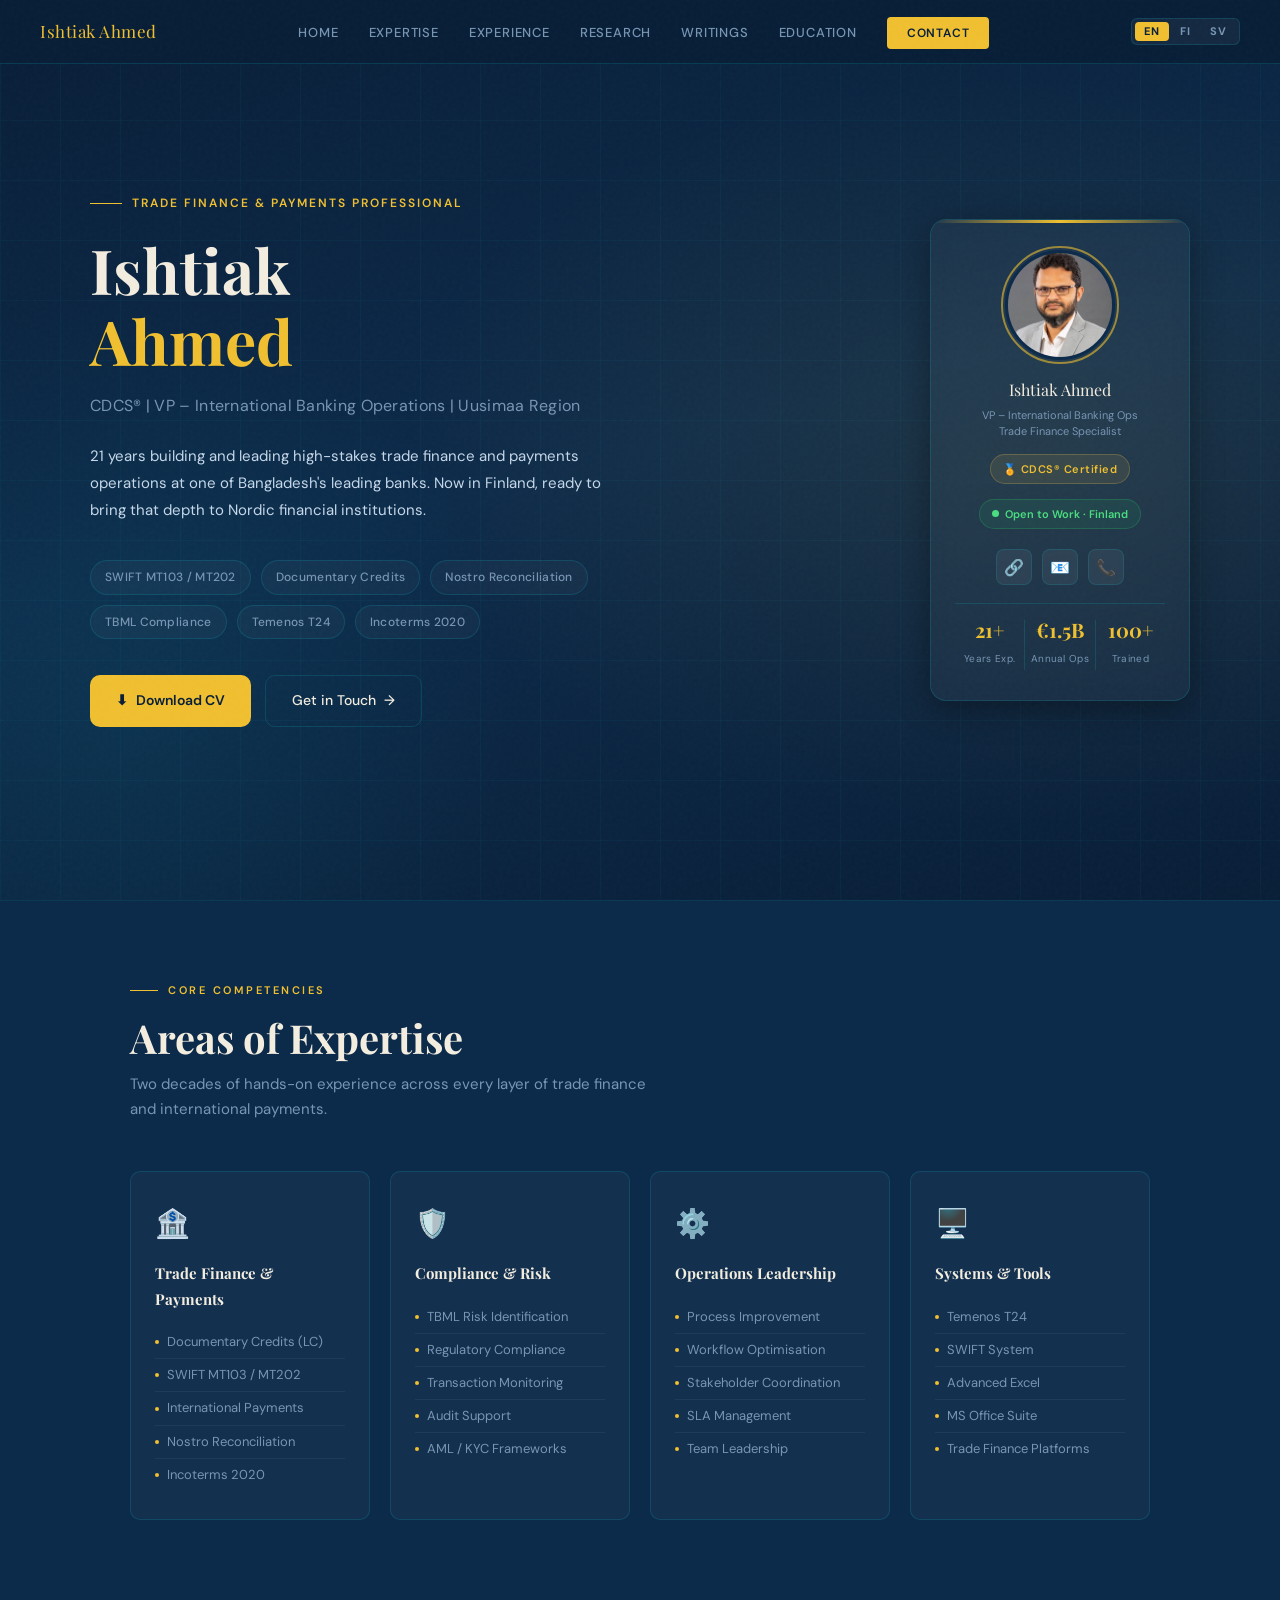
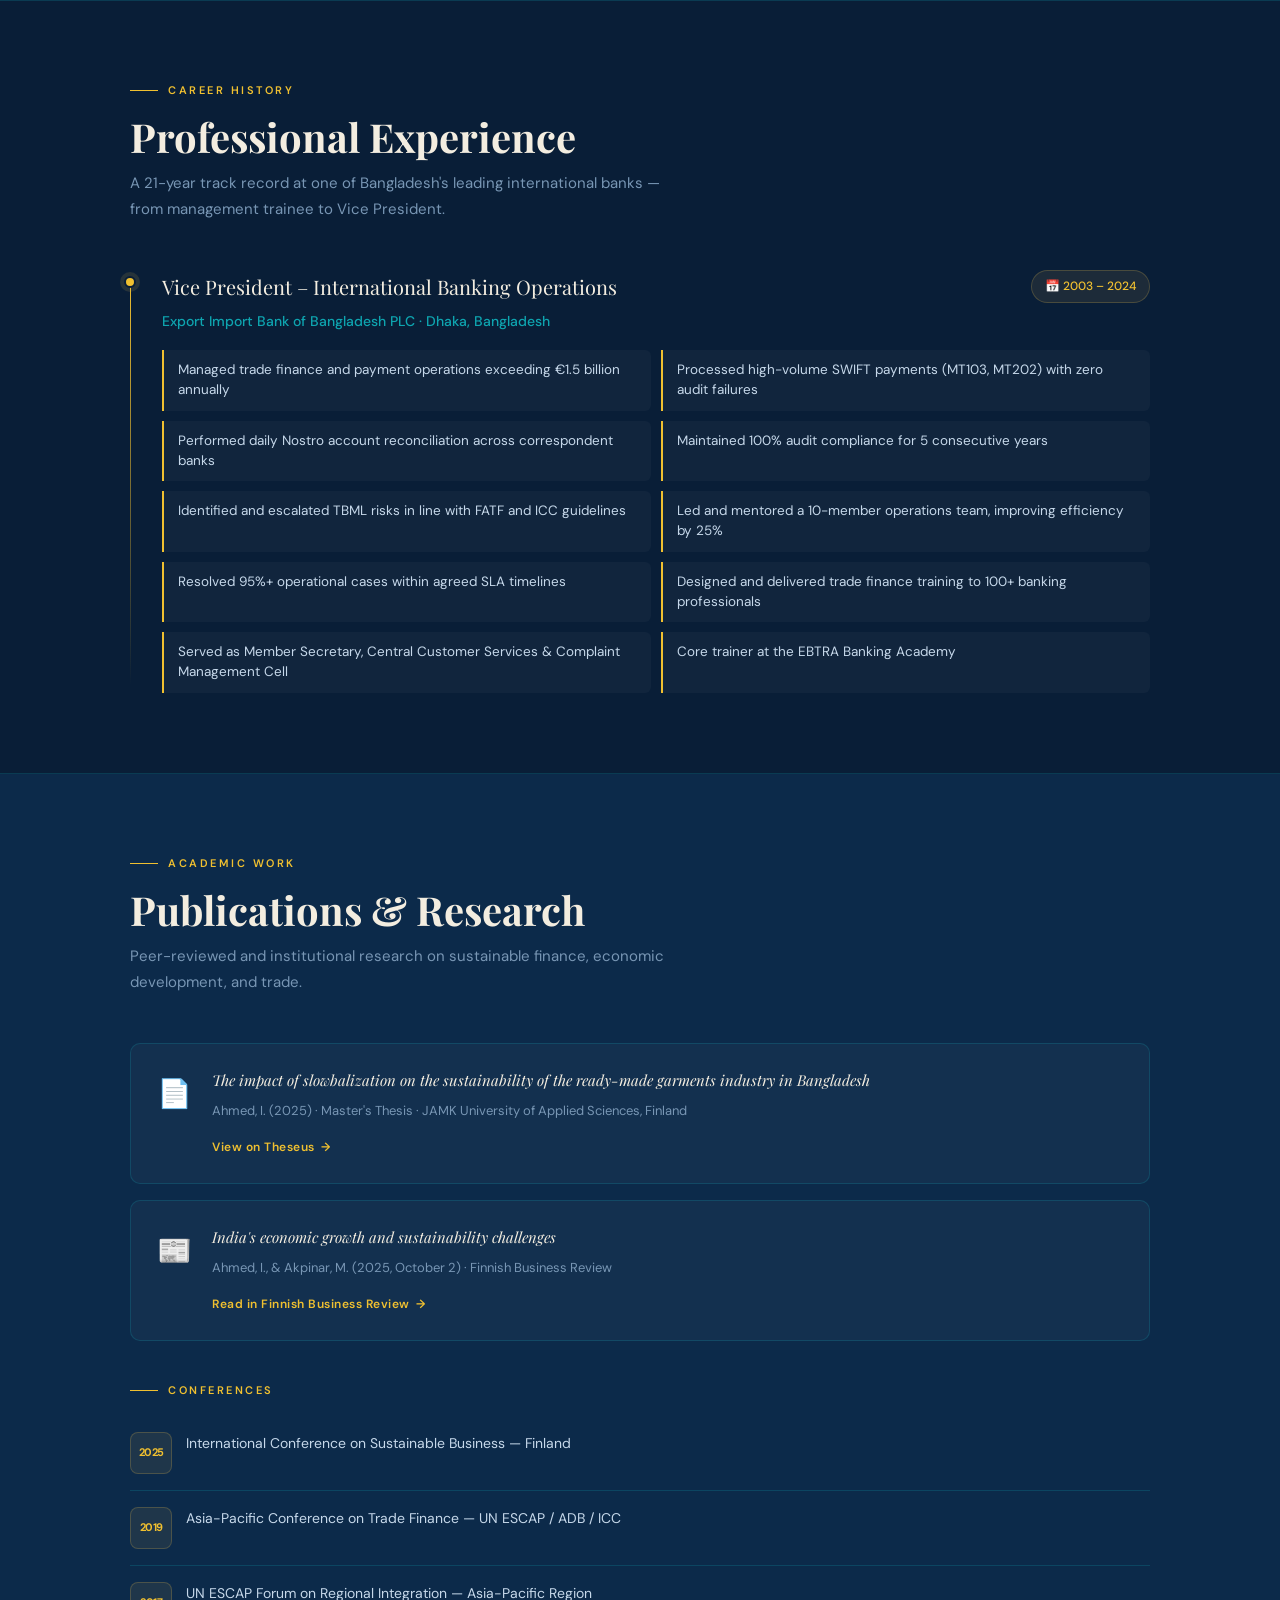
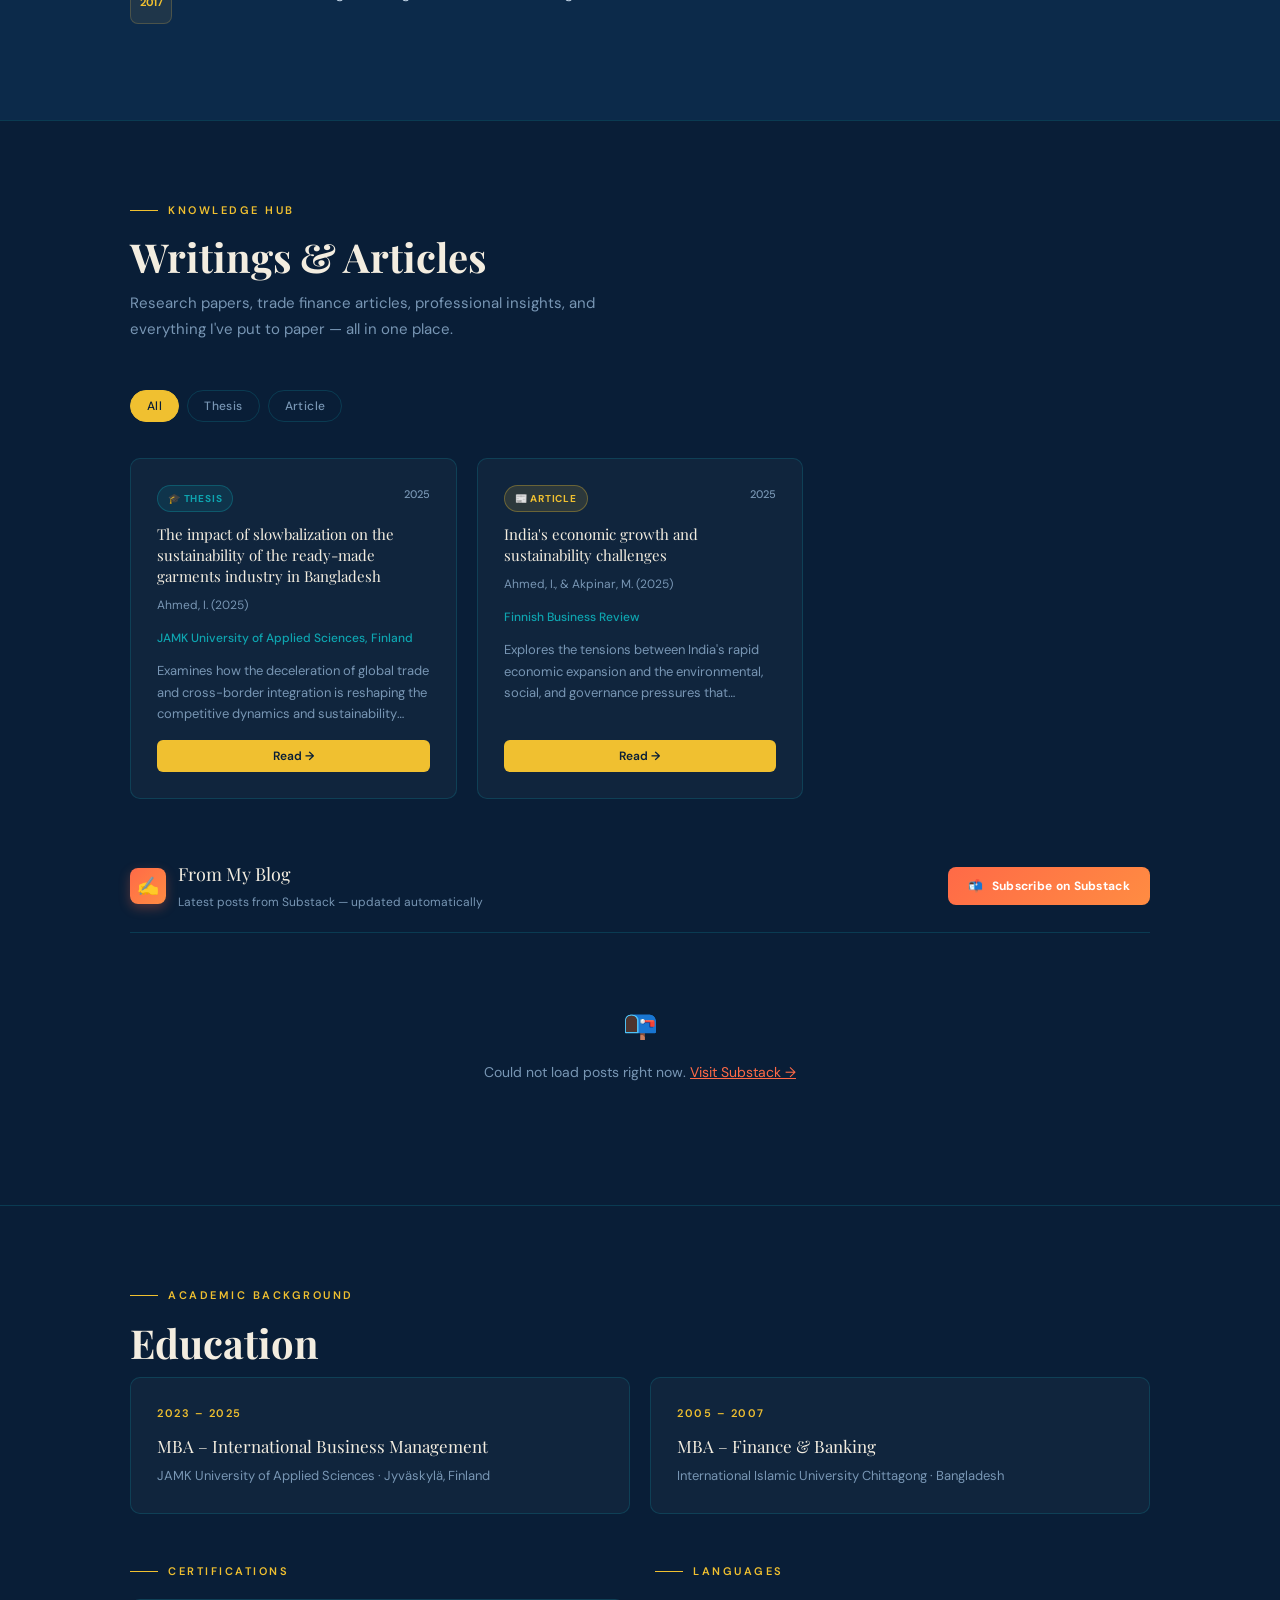
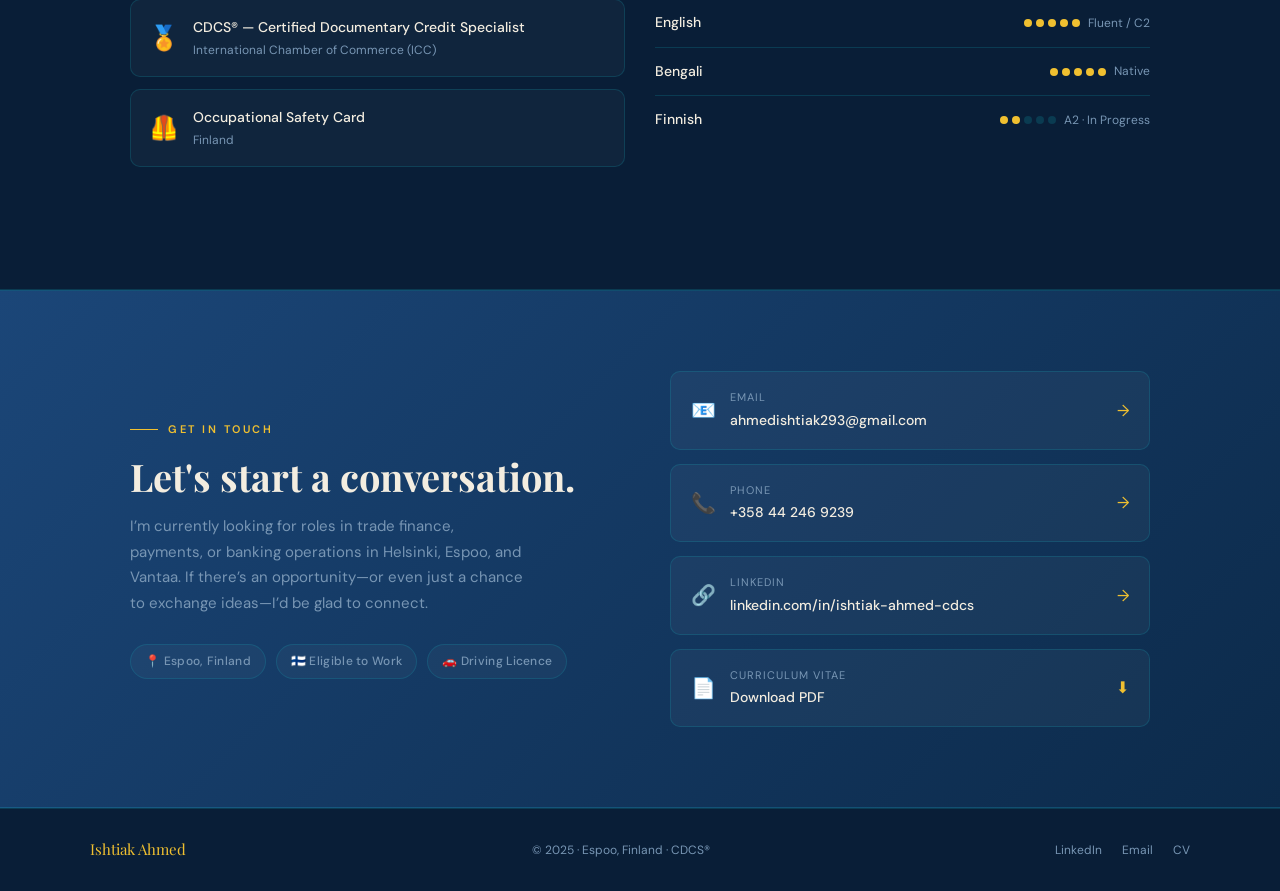
==== index.html @ c233788e "Update index.html" ====
<!DOCTYPE html>
<html lang="en">
<head>
<meta charset="UTF-8">
<meta name="viewport" content="width=device-width, initial-scale=1.0">
<title>Ishtiak Ahmed | Trade Finance & Payments Specialist</title>
<meta name="description" content="Banking and financial operations professional with 21+ years of experience in trade finance, SWIFT payments, and cross-border transactions. Based in Finland.">
<meta property="og:title" content="Ishtiak Ahmed | Trade Finance & Payments Specialist">
<meta property="og:description" content="21+ years in trade finance, SWIFT operations, and banking. CDCS certified. Based in Espoo, Finland.">
<link rel="preconnect" href="https://fonts.googleapis.com">
<link rel="preconnect" href="https://fonts.gstatic.com" crossorigin>
<link href="https://fonts.googleapis.com/css2?family=Playfair+Display:wght@500;700&family=DM+Sans:wght@300;400;500;600&display=swap" rel="stylesheet">

<style>
/* ─── VARIABLES ─── */
:root {
  --navy:      #091e37;        /* deep blue – primary background   */
  --navy-mid:  #0c2a4a;        /* mid blue  – alternate sections   */
  --navy-light:#1b4678;        /* light blue – hover / card bg     */
  --gold:      #f0c030;        /* yellow    – primary highlight    */
  --gold-light:#f7d96a;        /* yellow light – hover state       */
  --off-white: #f3ede0;        /* beige     – headings / off-white */
  --text:      #c6d8ea;        /* soft blue-white body text        */
  --text-dim:  #7896b4;        /* muted blue-grey secondary text   */
  --accent:    #0ea5b0;        /* teal blue – links / accents      */
  --border:    rgba(14,165,176,0.22);  /* teal border                */
  --radius:    10px;
  --shadow:    0 8px 32px rgba(0,0,0,0.35);
  --font-head: 'Playfair Display', serif;
  --font-body: 'DM Sans', sans-serif;
  --transition: 0.35s cubic-bezier(0.4,0,0.2,1);
}

/* ─── RESET & BASE ─── */
*, *::before, *::after { box-sizing: border-box; margin: 0; padding: 0; }

html { scroll-behavior: smooth; }

body {
  font-family: var(--font-body);
  background: var(--navy);
  color: var(--text);
  line-height: 1.7;
  overflow-x: hidden;
}

::selection { background: var(--gold); color: var(--navy); }

a { color: inherit; text-decoration: none; }

img { max-width: 100%; display: block; }

/* ─── SCROLLBAR ─── */
::-webkit-scrollbar { width: 6px; }
::-webkit-scrollbar-track { background: var(--navy); }

::-webkit-scrollbar-thumb { background: var(--gold); border-radius: 3px; }

/* ─── NOISE TEXTURE OVERLAY ─── */
body::before {
  content: '';
  position: fixed;
  inset: 0;
  background-image: url("data:image/svg+xml,%3Csvg viewBox='0 0 256 256' xmlns='http://www.w3.org/2000/svg'%3E%3Cfilter id='n'%3E%3CfeTurbulence type='fractalNoise' baseFrequency='0.9' numOctaves='4' stitchTiles='stitch'/%3E%3C/filter%3E%3Crect width='100%25' height='100%25' filter='url(%23n)' opacity='1'/%3E%3C/svg%3E");
  opacity: 0.025;
  pointer-events: none;
  z-index: 9999;
}

/* ─── NAV ─── */
nav {
  position: fixed;
  top: 0; left: 0; right: 0;
  z-index: 1000;
  display: flex;
  align-items: center;
  justify-content: space-between;
  padding: 0 40px;
  height: 64px;
  background: rgba(9,30,55,0.87);
  backdrop-filter: blur(16px);
  border-bottom: 1px solid var(--border);
  transition: var(--transition);
}

nav.scrolled {
  height: 56px;
  background: rgba(9,30,55,0.98);
}

.nav-brand {
  font-family: var(--font-head);
  font-size: 17px;
  color: var(--gold);
  letter-spacing: 0.5px;
}

.nav-links {
  display: flex;
  gap: 30px;
  list-style: none;
}

.nav-links a {
  font-size: 13px;
  font-weight: 500;
  letter-spacing: 0.8px;
  text-transform: uppercase;
  color: var(--text-dim);
  transition: color var(--transition);
  position: relative;
}

.nav-links a::after {
  content: '';
  position: absolute;
  bottom: -3px; left: 0;
  width: 0; height: 1px;
  background: var(--gold);
  transition: width var(--transition);
}

.nav-links a:hover { color: var(--gold); }
.nav-links a:hover::after { width: 100%; }

.nav-cta {
  padding: 8px 20px;
  background: var(--gold);
  color: var(--navy) !important;
  border-radius: 4px;
  font-weight: 600 !important;
  font-size: 12px !important;
  transition: background var(--transition) !important;
}

.nav-cta::after { display: none !important; }
.nav-cta:hover { background: var(--gold-light) !important; color: var(--navy) !important; }

.hamburger {
  display: none;
  flex-direction: column;
  gap: 5px;
  cursor: pointer;
  padding: 4px;
}

.hamburger span {
  display: block;
  width: 22px;
  height: 2px;
  background: var(--gold);
  transition: var(--transition);
}

.mobile-nav {
  display: none;
  position: fixed;
  inset: 0;
  top: 64px;
  background: rgba(9,30,55,0.99);
  z-index: 999;
  flex-direction: column;
  align-items: center;
  justify-content: center;
  gap: 36px;
}

.mobile-nav.open { display: flex; }

.mobile-nav a {
  font-family: var(--font-head);
  font-size: 24px;
  color: var(--off-white);
  transition: color var(--transition);
}

.mobile-nav a:hover { color: var(--gold); }

/* ─── HERO ─── */
.hero {
  min-height: 100vh;
  display: flex;
  align-items: center;
  padding: 80px 40px 60px;
  position: relative;
  overflow: hidden;
}

.hero-bg {
  position: absolute;
  inset: 0;
  background:
    radial-gradient(ellipse 70% 60% at 80% 50%, rgba(240,192,48,0.08) 0%, transparent 70%),
    radial-gradient(ellipse 50% 80% at 10% 80%, rgba(14,165,176,0.09) 0%, transparent 60%),
    linear-gradient(165deg, #091e37 0%, #0c2a4a 50%, #091e37 100%);
}

.hero-grid-lines {
  position: absolute;
  inset: 0;
  background-image:
    linear-gradient(rgba(14,165,176,0.06) 1px, transparent 1px),
    linear-gradient(90deg, rgba(14,165,176,0.06) 1px, transparent 1px);
  background-size: 60px 60px;
}

.hero-content {
  position: relative;
  max-width: 1100px;
  margin: 0 auto;
  display: grid;
  grid-template-columns: 1fr auto;
  gap: 60px;
  align-items: center;
  width: 100%;
}

.hero-text { max-width: 640px; }

.hero-eyebrow {
  display: flex;
  align-items: center;
  gap: 10px;
  font-size: 12px;
  font-weight: 600;
  letter-spacing: 2px;
  text-transform: uppercase;
  color: var(--gold);
  margin-bottom: 20px;
  flex-wrap: nowrap;
}

.hero-eyebrow span:first-child {
  display: inline-block;
  width: 32px;
  min-width: 32px;
  height: 1px;
  background: var(--gold);
  flex-shrink: 0;
}

.hero-eyebrow span:last-child {
  white-space: nowrap;
}

.hero h1 {
  font-family: var(--font-head);
  font-size: clamp(36px, 5vw, 62px);
  line-height: 1.15;
  color: var(--off-white);
  margin-bottom: 16px;
}

.hero h1 em {
  font-style: normal;
  color: var(--gold);
}

.hero-title {
  font-size: 16px;
  font-weight: 400;
  color: var(--text-dim);
  margin-bottom: 24px;
  letter-spacing: 0.3px;
}

.hero-desc {
  font-size: 15px;
  color: var(--text);
  max-width: 520px;
  margin-bottom: 36px;
  line-height: 1.8;
}

.hero-tags {
  display: flex;
  flex-wrap: wrap;
  gap: 10px;
  margin-bottom: 36px;
}

.hero-tag {
  padding: 6px 14px;
  border: 1px solid var(--border);
  border-radius: 30px;
  font-size: 12px;
  font-weight: 500;
  color: var(--text-dim);
  background: rgba(255,255,255,0.03);
  letter-spacing: 0.3px;
}

.hero-actions {
  display: flex;
  gap: 14px;
  flex-wrap: wrap;
}

.btn-primary {
  display: inline-flex;
  align-items: center;
  gap: 8px;
  padding: 13px 26px;
  background: var(--gold);
  color: var(--navy);
  font-family: var(--font-body);
  font-size: 14px;
  font-weight: 600;
  border-radius: var(--radius);
  border: none;
  cursor: pointer;
  transition: background var(--transition), transform var(--transition);
}

.btn-primary:hover { background: var(--gold-light); transform: translateY(-2px); }

.btn-secondary {
  display: inline-flex;
  align-items: center;
  gap: 8px;
  padding: 13px 26px;
  background: transparent;
  color: var(--off-white);
  font-family: var(--font-body);
  font-size: 14px;
  font-weight: 500;
  border: 1px solid var(--border);
  border-radius: var(--radius);
  cursor: pointer;
  transition: border-color var(--transition), color var(--transition), transform var(--transition);
}

.btn-secondary:hover {
  border-color: var(--gold);
  color: var(--gold);
  transform: translateY(-2px);
}

/* HERO CARD */
.hero-card {
  width: 260px;
  flex-shrink: 0;
}

.profile-card {
  background: rgba(255,255,255,0.04);
  border: 1px solid var(--border);
  border-radius: 16px;
  padding: 30px 24px;
  text-align: center;
  backdrop-filter: blur(8px);
  box-shadow: var(--shadow);
  position: relative;
  overflow: hidden;
}

.profile-card::before {
  content: '';
  position: absolute;
  top: 0; left: 0; right: 0;
  height: 3px;
  background: linear-gradient(90deg, transparent, var(--gold), transparent);
}

.profile-img-wrap {
  width: 110px;
  height: 110px;
  margin: 0 auto 16px;
  position: relative;
}

.profile-img-wrap::after {
  content: '';
  position: absolute;
  inset: -4px;
  border-radius: 50%;
  border: 2px solid var(--gold);
  opacity: 0.6;
}

.profile-img-wrap img {
  width: 110px;
  height: 110px;
  border-radius: 50%;
  object-fit: cover;
  border: 3px solid var(--navy-mid);
}

/* Placeholder when no photo */
.profile-placeholder {
  width: 110px;
  height: 110px;
  border-radius: 50%;
  background: linear-gradient(135deg, var(--navy-light), var(--navy-mid));
  display: flex;
  align-items: center;
  justify-content: center;
  font-family: var(--font-head);
  font-size: 36px;
  color: var(--gold);
  border: 3px solid var(--navy-mid);
}

.profile-name {
  font-family: var(--font-head);
  font-size: 16px;
  color: var(--off-white);
  margin-bottom: 4px;
}

.profile-role {
  font-size: 11px;
  color: var(--text-dim);
  margin-bottom: 14px;
  line-height: 1.5;
}

.cdcs-badge {
  display: inline-flex;
  align-items: center;
  gap: 6px;
  background: rgba(201,168,76,0.12);
  border: 1px solid rgba(201,168,76,0.3);
  color: var(--gold);
  padding: 5px 12px;
  border-radius: 20px;
  font-size: 11px;
  font-weight: 600;
  letter-spacing: 0.5px;
  margin-bottom: 14px;
}

.work-badge {
  display: inline-flex;
  align-items: center;
  gap: 6px;
  background: rgba(39,174,96,0.12);
  border: 1px solid rgba(39,174,96,0.3);
  color: #4ade80;
  padding: 5px 12px;
  border-radius: 20px;
  font-size: 11px;
  font-weight: 600;
  margin-bottom: 20px;
}

.work-badge::before {
  content: '';
  width: 7px;
  height: 7px;
  background: #4ade80;
  border-radius: 50%;
  animation: pulse-dot 2s infinite;
}

@keyframes pulse-dot {
  0%, 100% { opacity: 1; transform: scale(1); }
  50% { opacity: 0.6; transform: scale(0.8); }
}

.social-row {
  display: flex;
  justify-content: center;
  gap: 10px;
}

.social-btn {
  width: 36px;
  height: 36px;
  border-radius: 8px;
  background: rgba(255,255,255,0.06);
  border: 1px solid var(--border);
  display: flex;
  align-items: center;
  justify-content: center;
  font-size: 16px;
  transition: background var(--transition), border-color var(--transition), transform var(--transition);
  cursor: pointer;
}

.social-btn:hover {
  background: rgba(201,168,76,0.15);
  border-color: var(--gold);
  transform: translateY(-2px);
}

/* STATS ROW */
.stats-row {
  display: flex;
  gap: 0;
  border-top: 1px solid var(--border);
  margin-top: 18px;
  padding-top: 16px;
}

.stat {
  flex: 1;
  text-align: center;
  padding: 0 4px;
  border-right: 1px solid var(--border);
}

.stat:last-child { border-right: none; }

.stat-num {
  display: block;
  font-family: var(--font-head);
  font-size: 20px;
  color: var(--gold);
  font-weight: 700;
  line-height: 1;
  margin-bottom: 3px;
}

.stat-label {
  font-size: 10px;
  color: var(--text-dim);
  letter-spacing: 0.3px;
  line-height: 1.3;
}

/* ─── SECTION WRAPPER ─── */
.section {
  max-width: 1100px;
  margin: 0 auto;
  padding: 80px 40px;
}

.section-label {
  display: flex;
  align-items: center;
  gap: 10px;
  font-size: 11px;
  font-weight: 600;
  letter-spacing: 2.5px;
  text-transform: uppercase;
  color: var(--gold);
  margin-bottom: 14px;
  flex-wrap: nowrap;
}

.section-label span:first-child {
  display: inline-block;
  width: 28px;
  min-width: 28px;
  height: 1px;
  background: var(--gold);
  flex-shrink: 0;
}

.section-label span:last-child {
  white-space: nowrap;
}

.section-title {
  font-family: var(--font-head);
  font-size: clamp(28px, 4vw, 40px);
  color: var(--off-white);
  margin-bottom: 10px;
  line-height: 1.2;
}

.section-sub {
  font-size: 15px;
  color: var(--text-dim);
  max-width: 540px;
  margin-bottom: 48px;
  line-height: 1.7;
}

/* DIVIDER */
.divider {
  border: none;
  border-top: 1px solid var(--border);
  margin: 0;
}

/* ─── EXPERTISE SECTION ─── */
.expertise-section { background: var(--navy-mid); }

.expertise-grid {
  display: grid;
  grid-template-columns: repeat(auto-fill, minmax(230px, 1fr));
  gap: 20px;
}

.expertise-card {
  background: rgba(255,255,255,0.03);
  border: 1px solid var(--border);
  border-radius: var(--radius);
  padding: 28px 24px;
  transition: border-color var(--transition), transform var(--transition), background var(--transition);
  cursor: default;
}

.expertise-card:hover {
  border-color: rgba(201,168,76,0.5);
  background: rgba(201,168,76,0.04);
  transform: translateY(-4px);
}

.expertise-icon {
  font-size: 28px;
  margin-bottom: 14px;
}

.expertise-card h3 {
  font-family: var(--font-head);
  font-size: 15px;
  color: var(--off-white);
  margin-bottom: 14px;
}

.expertise-card ul {
  list-style: none;
  padding: 0;
}

.expertise-card li {
  font-size: 13px;
  color: var(--text-dim);
  padding: 5px 0;
  border-bottom: 1px solid rgba(255,255,255,0.05);
  display: flex;
  align-items: center;
  gap: 8px;
}

.expertise-card li:last-child { border-bottom: none; }

.expertise-card li::before {
  content: '';
  width: 4px;
  height: 4px;
  background: var(--gold);
  border-radius: 50%;
  flex-shrink: 0;
}

/* ─── EXPERIENCE ─── */
.experience-section { background: var(--navy); }

.timeline {
  position: relative;
  padding-left: 32px;
}

.timeline::before {
  content: '';
  position: absolute;
  left: 0; top: 8px; bottom: 8px;
  width: 1px;
  background: linear-gradient(to bottom, var(--gold), transparent);
}

.timeline-item {
  position: relative;
  margin-bottom: 50px;
  padding-bottom: 50px;
  border-bottom: 1px solid var(--border);
}

.timeline-item:last-child {
  border-bottom: none;
  margin-bottom: 0;
  padding-bottom: 0;
}

.timeline-dot {
  position: absolute;
  left: -38px; top: 6px;
  width: 12px;
  height: 12px;
  border-radius: 50%;
  background: var(--gold);
  border: 2px solid var(--navy);
  box-shadow: 0 0 0 4px rgba(201,168,76,0.15);
}

.timeline-header {
  display: flex;
  align-items: flex-start;
  justify-content: space-between;
  gap: 20px;
  margin-bottom: 6px;
  flex-wrap: wrap;
}

.timeline-role {
  font-family: var(--font-head);
  font-size: 20px;
  color: var(--off-white);
}

.timeline-date {
  display: inline-flex;
  align-items: center;
  gap: 6px;
  padding: 5px 13px;
  background: rgba(201,168,76,0.1);
  border: 1px solid rgba(201,168,76,0.25);
  border-radius: 20px;
  font-size: 12px;
  color: var(--gold);
  font-weight: 500;
  white-space: nowrap;
  flex-shrink: 0;
}

.timeline-org {
  font-size: 14px;
  color: var(--accent);
  margin-bottom: 16px;
  font-weight: 500;
}

.achievement-list {
  list-style: none;
  padding: 0;
  display: grid;
  grid-template-columns: 1fr 1fr;
  gap: 10px;
}

.achievement-list li {
  font-size: 13.5px;
  color: var(--text);
  padding: 10px 14px;
  background: rgba(255,255,255,0.03);
  border-left: 2px solid var(--gold);
  border-radius: 0 6px 6px 0;
  line-height: 1.5;
}

/* ─── PUBLICATIONS ─── */
.publications-section { background: var(--navy-mid); }

.pub-card {
  background: rgba(255,255,255,0.03);
  border: 1px solid var(--border);
  border-radius: var(--radius);
  padding: 24px 26px;
  margin-bottom: 16px;
  display: flex;
  gap: 20px;
  align-items: flex-start;
  transition: border-color var(--transition), transform var(--transition);
}

.pub-card:hover {
  border-color: rgba(201,168,76,0.4);
  transform: translateX(4px);
}

.pub-icon {
  font-size: 28px;
  flex-shrink: 0;
  margin-top: 2px;
}

.pub-body { flex: 1; }

.pub-title {
  font-family: var(--font-head);
  font-size: 15px;
  color: var(--off-white);
  margin-bottom: 6px;
  font-style: italic;
}

.pub-meta {
  font-size: 13px;
  color: var(--text-dim);
  margin-bottom: 10px;
}

.pub-link {
  display: inline-flex;
  align-items: center;
  gap: 6px;
  font-size: 12px;
  font-weight: 600;
  color: var(--gold);
  letter-spacing: 0.5px;
  transition: gap var(--transition);
}

.pub-link:hover { gap: 10px; }

/* ─── EDUCATION ─── */
.edu-grid {
  display: grid;
  grid-template-columns: 1fr 1fr;
  gap: 20px;
}

.edu-card {
  background: rgba(255,255,255,0.03);
  border: 1px solid var(--border);
  border-radius: var(--radius);
  padding: 26px;
  transition: border-color var(--transition);
  position: relative;
  overflow: hidden;
}

.edu-card::after {
  content: '';
  position: absolute;
  bottom: 0; left: 0; right: 0;
  height: 2px;
  background: linear-gradient(90deg, var(--gold), transparent);
  opacity: 0;
  transition: opacity var(--transition);
}

.edu-card:hover { border-color: rgba(201,168,76,0.4); }
.edu-card:hover::after { opacity: 1; }

.edu-year {
  font-size: 11px;
  font-weight: 600;
  letter-spacing: 1.5px;
  text-transform: uppercase;
  color: var(--gold);
  margin-bottom: 10px;
}

.edu-degree {
  font-family: var(--font-head);
  font-size: 17px;
  color: var(--off-white);
  margin-bottom: 4px;
}

.edu-school {
  font-size: 13px;
  color: var(--text-dim);
}

/* ─── CERTIFICATIONS & LANGUAGES ─── */
.certs-lang-grid {
  display: grid;
  grid-template-columns: 1fr 1fr;
  gap: 30px;
  margin-bottom: 30px;
}

.cert-item {
  display: flex;
  align-items: center;
  gap: 14px;
  padding: 16px 18px;
  background: rgba(255,255,255,0.03);
  border: 1px solid var(--border);
  border-radius: var(--radius);
  margin-bottom: 12px;
  transition: border-color var(--transition);
}

.cert-item:hover { border-color: rgba(201,168,76,0.4); }

.cert-icon { font-size: 24px; }

.cert-name {
  font-size: 14px;
  color: var(--off-white);
  font-weight: 500;
}

.cert-body { font-size: 12px; color: var(--text-dim); }

.lang-item {
  display: flex;
  align-items: center;
  justify-content: space-between;
  padding: 12px 0;
  border-bottom: 1px solid var(--border);
}

.lang-item:last-child { border-bottom: none; }

.lang-name { font-size: 14px; color: var(--off-white); font-weight: 500; }

.lang-level {
  display: flex;
  align-items: center;
  gap: 8px;
  font-size: 12px;
  color: var(--text-dim);
}

.lang-dots { display: flex; gap: 4px; }

.lang-dot {
  width: 8px; height: 8px;
  border-radius: 50%;
  background: var(--border);
}

.lang-dot.filled { background: var(--gold); }

/* ─── CONFERENCES ─── */
.conf-list { list-style: none; padding: 0; }

.conf-list li {
  display: flex;
  align-items: flex-start;
  gap: 14px;
  padding: 16px 0;
  border-bottom: 1px solid var(--border);
  font-size: 14px;
  color: var(--text);
}

.conf-list li:last-child { border-bottom: none; }

.conf-year {
  flex-shrink: 0;
  width: 42px;
  height: 42px;
  border-radius: 8px;
  background: rgba(201,168,76,0.1);
  border: 1px solid rgba(201,168,76,0.25);
  display: flex;
  align-items: center;
  justify-content: center;
  font-size: 11px;
  font-weight: 700;
  color: var(--gold);
  letter-spacing: -0.5px;
}

/* ─── CONTACT ─── */
.contact-section {
  background: linear-gradient(135deg, var(--navy-light), var(--navy-mid));
  border-top: 1px solid var(--border);
  border-bottom: 1px solid var(--border);
}

.contact-grid {
  display: grid;
  grid-template-columns: 1fr 1fr;
  gap: 60px;
  align-items: center;
}

.contact-cta h2 {
  font-family: var(--font-head);
  font-size: clamp(28px, 3.5vw, 38px);
  color: var(--off-white);
  margin-bottom: 14px;
  line-height: 1.25;
}

.contact-cta p {
  font-size: 15px;
  color: var(--text-dim);
  margin-bottom: 28px;
  max-width: 400px;
}

.contact-details { display: flex; flex-direction: column; gap: 14px; }

.contact-item {
  display: flex;
  align-items: center;
  gap: 14px;
  padding: 16px 20px;
  background: rgba(255,255,255,0.04);
  border: 1px solid var(--border);
  border-radius: var(--radius);
  transition: border-color var(--transition), transform var(--transition);
  text-decoration: none;
  color: inherit;
}

.contact-item:hover {
  border-color: var(--gold);
  transform: translateX(4px);
}

.contact-item-icon { font-size: 20px; }

.contact-item-info { flex: 1; }

.contact-item-label {
  font-size: 11px;
  text-transform: uppercase;
  letter-spacing: 1px;
  color: var(--text-dim);
  margin-bottom: 2px;
}

.contact-item-value {
  font-size: 14px;
  color: var(--off-white);
  font-weight: 500;
}

.contact-item-arrow { color: var(--gold); font-size: 16px; }

/* ─── FOOTER ─── */
footer {
  background: var(--navy);
  border-top: 1px solid var(--border);
  padding: 28px 40px;
  text-align: center;
}

.footer-inner {
  max-width: 1100px;
  margin: 0 auto;
  display: flex;
  align-items: center;
  justify-content: space-between;
  gap: 20px;
  flex-wrap: wrap;
}

.footer-brand {
  font-family: var(--font-head);
  font-size: 15px;
  color: var(--gold);
}

.footer-copy {
  font-size: 12px;
  color: var(--text-dim);
}

.footer-links {
  display: flex;
  gap: 20px;
}

.footer-links a {
  font-size: 12px;
  color: var(--text-dim);
  transition: color var(--transition);
}

.footer-links a:hover { color: var(--gold); }

/* ─── SCROLL ANIMATIONS ─── */
.reveal {
  opacity: 0;
  transform: translateY(24px);
  transition: opacity 0.7s cubic-bezier(0.4,0,0.2,1),
              transform 0.7s cubic-bezier(0.4,0,0.2,1);
}

.reveal.visible {
  opacity: 1;
  transform: none;
}

.reveal-delay-1 { transition-delay: 0.1s; }
.reveal-delay-2 { transition-delay: 0.2s; }
.reveal-delay-3 { transition-delay: 0.3s; }
.reveal-delay-4 { transition-delay: 0.4s; }

/* ─── BACK TO TOP ─── */
.back-to-top {
  position: fixed;
  bottom: 28px; right: 28px;
  width: 44px; height: 44px;
  border-radius: 50%;
  background: var(--gold);
  color: var(--navy);
  border: none;
  cursor: pointer;
  font-size: 18px;
  display: flex;
  align-items: center;
  justify-content: center;
  z-index: 500;
  opacity: 0;
  transform: translateY(12px);
  transition: opacity var(--transition), transform var(--transition), background var(--transition);
  box-shadow: 0 4px 16px rgba(201,168,76,0.4);
}

.back-to-top.visible {
  opacity: 1;
  transform: none;
}

.back-to-top:hover { background: var(--gold-light); transform: translateY(-2px); }

/* ─── WRITINGS ─── */
.writings-section { background: var(--navy); }

.filter-bar {
  display: flex;
  flex-wrap: wrap;
  gap: 8px;
  margin-bottom: 36px;
}

.filter-btn {
  padding: 7px 16px;
  border-radius: 30px;
  border: 1px solid var(--border);
  background: transparent;
  color: var(--text-dim);
  font-family: var(--font-body);
  font-size: 12px;
  font-weight: 500;
  letter-spacing: 0.4px;
  cursor: pointer;
  transition: all var(--transition);
}

.filter-btn:hover,
.filter-btn.active {
  background: var(--gold);
  border-color: var(--gold);
  color: var(--navy);
}

.writings-grid {
  display: grid;
  grid-template-columns: repeat(auto-fill, minmax(300px, 1fr));
  gap: 20px;
}

.writing-card {
  background: rgba(255,255,255,0.03);
  border: 1px solid var(--border);
  border-radius: var(--radius);
  padding: 26px;
  display: flex;
  flex-direction: column;
  gap: 12px;
  transition: border-color var(--transition), transform var(--transition), background var(--transition);
  cursor: default;
}

.writing-card:hover {
  border-color: rgba(201,168,76,0.45);
  background: rgba(201,168,76,0.03);
  transform: translateY(-4px);
}

.writing-card-top {
  display: flex;
  align-items: flex-start;
  justify-content: space-between;
  gap: 10px;
}

.writing-type-badge {
  display: inline-flex;
  align-items: center;
  gap: 5px;
  padding: 4px 10px;
  border-radius: 20px;
  font-size: 10px;
  font-weight: 700;
  letter-spacing: 0.8px;
  text-transform: uppercase;
  flex-shrink: 0;
}

.badge-thesis     { background: rgba(14,165,176,0.12); border: 1px solid rgba(14,165,176,0.32);  color: var(--accent); }
.badge-article    { background: rgba(240,192,48,0.12); border: 1px solid rgba(240,192,48,0.32);  color: var(--gold); }
.badge-report     { background: rgba(39,174,96,0.12);  border: 1px solid rgba(39,174,96,0.3);   color: #4ade80; }
.badge-post       { background: rgba(168,85,247,0.12); border: 1px solid rgba(168,85,247,0.3);  color: #c084fc; }
.badge-conference { background: rgba(251,146,60,0.12); border: 1px solid rgba(251,146,60,0.3);  color: #fb923c; }
.badge-other      { background: rgba(156,163,175,0.12);border: 1px solid rgba(156,163,175,0.3); color: #9ca3af; }
.badge-blog       { background: rgba(255,106,71,0.12); border: 1px solid rgba(255,106,71,0.35); color: #ff6a47; }

/* ─── SUBSTACK BLOG FEED ─── */
.blog-feed-wrap {
  margin-top: 60px;
}

.blog-feed-header {
  display: flex;
  align-items: center;
  justify-content: space-between;
  flex-wrap: wrap;
  gap: 14px;
  margin-bottom: 28px;
  padding-bottom: 20px;
  border-bottom: 1px solid var(--border);
}

.blog-feed-header-left {
  display: flex;
  align-items: center;
  gap: 12px;
}

.substack-icon {
  width: 36px;
  height: 36px;
  background: linear-gradient(135deg, #ff6a47, #ff8c42);
  border-radius: 8px;
  display: flex;
  align-items: center;
  justify-content: center;
  font-size: 18px;
  flex-shrink: 0;
  box-shadow: 0 4px 12px rgba(255,106,71,0.3);
}

.blog-feed-title {
  font-family: var(--font-head);
  font-size: 18px;
  color: var(--off-white);
}

.blog-feed-sub {
  font-size: 12px;
  color: var(--text-dim);
  margin-top: 2px;
}

.btn-substack {
  display: inline-flex;
  align-items: center;
  gap: 8px;
  padding: 9px 20px;
  border-radius: 8px;
  background: linear-gradient(135deg, #ff6a47, #ff8c42);
  color: #fff;
  font-family: var(--font-body);
  font-size: 12px;
  font-weight: 700;
  letter-spacing: 0.3px;
  text-decoration: none;
  transition: all var(--transition);
  border: none;
  cursor: pointer;
  flex-shrink: 0;
}

.btn-substack:hover {
  transform: translateY(-2px);
  box-shadow: 0 6px 20px rgba(255,106,71,0.4);
}

/* Skeleton loading */
.blog-skeletons {
  display: grid;
  grid-template-columns: repeat(auto-fill, minmax(300px, 1fr));
  gap: 20px;
}

.blog-skeleton-card {
  background: rgba(255,255,255,0.03);
  border: 1px solid var(--border);
  border-radius: var(--radius);
  padding: 26px;
  display: flex;
  flex-direction: column;
  gap: 12px;
  animation: skeletonPulse 1.6s ease-in-out infinite;
}

.skel {
  background: rgba(255,255,255,0.06);
  border-radius: 4px;
}
.skel-badge { width: 70px; height: 22px; }
.skel-title-1 { width: 90%; height: 14px; }
.skel-title-2 { width: 65%; height: 14px; }
.skel-line { width: 100%; height: 11px; }
.skel-line-sm { width: 75%; height: 11px; }
.skel-btn { width: 100%; height: 36px; border-radius: 6px; margin-top: 8px; }

@keyframes skeletonPulse {
  0%, 100% { opacity: 1; }
  50%       { opacity: 0.45; }
}

/* Blog status message */
.blog-status {
  text-align: center;
  padding: 40px 20px;
  color: var(--text-dim);
  font-size: 14px;
  display: flex;
  flex-direction: column;
  align-items: center;
  gap: 12px;
}

.blog-status a {
  color: #ff6a47;
  text-decoration: underline;
}

.blog-status-icon { font-size: 28px; }

.writing-year {
  font-size: 11px;
  color: var(--text-dim);
  font-weight: 500;
  flex-shrink: 0;
}

.writing-title {
  font-family: var(--font-head);
  font-size: 15px;
  color: var(--off-white);
  line-height: 1.4;
}

.writing-authors {
  font-size: 12px;
  color: var(--text-dim);
  margin-top: -4px;
}

.writing-venue {
  font-size: 12px;
  color: var(--accent);
  font-weight: 500;
}

.writing-excerpt {
  font-size: 13px;
  color: var(--text-dim);
  line-height: 1.65;
  display: -webkit-box;
  -webkit-line-clamp: 3;
  -webkit-box-orient: vertical;
  overflow: hidden;
}

.writing-actions {
  display: flex;
  gap: 10px;
  margin-top: auto;
  padding-top: 4px;
}

.writing-btn {
  display: inline-flex;
  align-items: center;
  gap: 6px;
  padding: 8px 16px;
  border-radius: 6px;
  font-family: var(--font-body);
  font-size: 12px;
  font-weight: 600;
  cursor: pointer;
  border: none;
  transition: all var(--transition);
  text-decoration: none;
}

.writing-btn-read {
  background: var(--gold);
  color: var(--navy);
  flex: 1;
  justify-content: center;
}

.writing-btn-read:hover { background: var(--gold-light); transform: translateY(-1px); }

.writing-btn-dl {
  background: rgba(255,255,255,0.06);
  border: 1px solid var(--border);
  color: var(--text-dim);
}

.writing-btn-dl:hover {
  border-color: var(--gold);
  color: var(--gold);
  background: rgba(201,168,76,0.08);
  transform: translateY(-1px);
}

.writings-empty {
  grid-column: 1 / -1;
  text-align: center;
  padding: 50px 20px;
  color: var(--text-dim);
  font-size: 14px;
}

/* ADD WRITING GUIDE */
.writings-guide {
  margin-top: 40px;
  padding: 22px 26px;
  background: rgba(255,255,255,0.02);
  border: 1px dashed rgba(201,168,76,0.25);
  border-radius: var(--radius);
  display: flex;
  gap: 16px;
  align-items: flex-start;
}

.writings-guide-icon { font-size: 22px; flex-shrink: 0; margin-top: 2px; }

.writings-guide h4 {
  font-size: 13px;
  font-weight: 600;
  color: var(--off-white);
  margin-bottom: 6px;
}

.writings-guide p {
  font-size: 12px;
  color: var(--text-dim);
  line-height: 1.7;
  margin-bottom: 4px;
}

.writings-guide code {
  font-size: 11px;
  background: rgba(201,168,76,0.1);
  color: var(--gold);
  padding: 1px 6px;
  border-radius: 4px;
  font-family: 'Courier New', monospace;
}

/* ─── MODAL ─── */
.modal-overlay {
  position: fixed;
  inset: 0;
  background: rgba(4,16,32,0.93);
  backdrop-filter: blur(10px);
  z-index: 2000;
  display: flex;
  align-items: center;
  justify-content: center;
  padding: 20px;
  opacity: 0;
  pointer-events: none;
  transition: opacity 0.3s ease;
}

.modal-overlay.open {
  opacity: 1;
  pointer-events: all;
}

.modal {
  background: var(--navy-mid);
  border: 1px solid var(--border);
  border-radius: 14px;
  width: 100%;
  max-width: 900px;
  max-height: 90vh;
  display: flex;
  flex-direction: column;
  box-shadow: 0 24px 80px rgba(0,0,0,0.6);
  transform: scale(0.96) translateY(12px);
  transition: transform 0.3s cubic-bezier(0.4,0,0.2,1);
  overflow: hidden;
}

.modal-overlay.open .modal {
  transform: scale(1) translateY(0);
}

.modal-header {
  display: flex;
  align-items: flex-start;
  gap: 16px;
  padding: 22px 24px 18px;
  border-bottom: 1px solid var(--border);
  flex-shrink: 0;
}

.modal-title-wrap { flex: 1; min-width: 0; }

.modal-badge { margin-bottom: 8px; }

.modal-title {
  font-family: var(--font-head);
  font-size: 17px;
  color: var(--off-white);
  line-height: 1.35;
  margin-bottom: 4px;
}

.modal-meta {
  font-size: 12px;
  color: var(--text-dim);
}

.modal-header-actions {
  display: flex;
  gap: 8px;
  flex-shrink: 0;
  align-items: flex-start;
}

.modal-close {
  width: 34px; height: 34px;
  border-radius: 8px;
  background: rgba(255,255,255,0.06);
  border: 1px solid var(--border);
  color: var(--text-dim);
  font-size: 18px;
  display: flex;
  align-items: center;
  justify-content: center;
  cursor: pointer;
  transition: all var(--transition);
  line-height: 1;
}

.modal-close:hover { background: rgba(255,0,0,0.1); border-color: rgba(255,0,0,0.3); color: #f87171; }

.modal-body {
  flex: 1;
  overflow: hidden;
  position: relative;
  min-height: 400px;
  background: #1a1a1a;
}

.modal-iframe {
  width: 100%;
  height: 100%;
  min-height: 500px;
  border: none;
  display: block;
}

.modal-ext-link {
  display: flex;
  flex-direction: column;
  align-items: center;
  justify-content: center;
  height: 100%;
  min-height: 260px;
  gap: 16px;
  padding: 40px;
  text-align: center;
}

.modal-ext-icon { font-size: 48px; }

.modal-ext-text { font-size: 14px; color: var(--text-dim); line-height: 1.6; max-width: 320px; }

.modal-ext-btn {
  display: inline-flex;
  align-items: center;
  gap: 8px;
  padding: 12px 24px;
  background: var(--gold);
  color: var(--navy);
  border-radius: 8px;
  font-weight: 600;
  font-size: 14px;
  text-decoration: none;
  transition: background var(--transition);
  margin-top: 6px;
}

.modal-ext-btn:hover { background: var(--gold-light); }

/* ─── LANGUAGE SWITCHER ─── */
.nav-right {
  display: flex;
  align-items: center;
  gap: 10px;
}

.lang-switcher {
  display: flex;
  align-items: center;
  gap: 2px;
  background: rgba(255,255,255,0.05);
  border: 1px solid var(--border);
  border-radius: 6px;
  padding: 3px;
}

.lang-btn {
  padding: 4px 9px;
  border-radius: 4px;
  border: none;
  background: transparent;
  color: var(--text-dim);
  font-family: var(--font-body);
  font-size: 11px;
  font-weight: 700;
  letter-spacing: 0.8px;
  cursor: pointer;
  transition: all var(--transition);
  line-height: 1;
}

.lang-btn.active {
  background: var(--gold);
  color: var(--navy);
}

.lang-btn:hover:not(.active) {
  color: var(--off-white);
  background: rgba(255,255,255,0.08);
}

/* ─── RESPONSIVE ─── */
@media (max-width: 900px) {
  nav { padding: 0 24px; }
  .nav-links { display: none; }
  .hamburger { display: flex; }

  .hero { padding: 90px 24px 50px; }
  .hero-content { grid-template-columns: 1fr; gap: 40px; }
  .hero-card { width: 100%; max-width: 320px; margin: 0 auto; }

  .section { padding: 60px 24px; }

  .achievement-list { grid-template-columns: 1fr; }
  .edu-grid { grid-template-columns: 1fr; }
  .certs-lang-grid { grid-template-columns: 1fr; }
  .contact-grid { grid-template-columns: 1fr; gap: 40px; }
  .footer-inner { flex-direction: column; text-align: center; }
}

@media (max-width: 600px) {
  .writings-grid { grid-template-columns: 1fr; }
  .modal { max-height: 95vh; }
  .modal-iframe { min-height: 380px; }
  .hero-actions { flex-direction: column; }
  .btn-primary, .btn-secondary { justify-content: center; }
}
</style>
</head>
<body>

<!-- NAV -->
<nav id="mainNav">
  <div class="nav-brand">Ishtiak Ahmed</div>
  <ul class="nav-links">
    <li><a href="https://ahmedishtiak.com" data-i18n="nav_home">Home</a></li>
    <li><a href="#expertise" data-i18n="nav_expertise">Expertise</a></li>
    <li><a href="#experience" data-i18n="nav_experience">Experience</a></li>
    <li><a href="#publications" data-i18n="nav_research">Research</a></li>
    <li><a href="#writings" data-i18n="nav_writings">Writings</a></li>
    <li><a href="#education" data-i18n="nav_education">Education</a></li>
    <li><a href="#contact" class="nav-cta" data-i18n="nav_contact">Contact</a></li>
  </ul>
  <div class="nav-right">
    <div class="lang-switcher" id="langSwitcher">
      <button class="lang-btn active" data-lang="en">EN</button>
      <button class="lang-btn" data-lang="fi">FI</button>
      <button class="lang-btn" data-lang="sv">SV</button>
    </div>
    <div class="hamburger" id="hamburger" aria-label="Menu">
      <span></span><span></span><span></span>
    </div>
  </div>
</nav>

<!-- MOBILE NAV -->
<div class="mobile-nav" id="mobileNav">
  <a href="https://ahmedishtiak.com" class="mobile-link" data-i18n="nav_home">Home</a>
  <a href="#expertise" class="mobile-link" data-i18n="nav_expertise">Expertise</a>
  <a href="#experience" class="mobile-link" data-i18n="nav_experience">Experience</a>
  <a href="#publications" class="mobile-link" data-i18n="nav_research">Research</a>
  <a href="#writings" class="mobile-link" data-i18n="nav_writings">Writings</a>
  <a href="#education" class="mobile-link" data-i18n="nav_education">Education</a>
  <a href="#contact" class="mobile-link" data-i18n="nav_contact">Contact</a>
</div>

<!-- HERO -->
<section class="hero" id="home">
  <div class="hero-bg"></div>
  <div class="hero-grid-lines"></div>

  <div class="hero-content">
    <div class="hero-text">
      <div class="hero-eyebrow">
        <span></span>
        <span data-i18n="hero_eyebrow">Trade Finance & Payments Professional</span>
      </div>

      <h1>
        Ishtiak<br><em>Ahmed</em>
      </h1>

      <p class="hero-title" data-i18n="hero_title">CDCS® | VP – International Banking Operations | Uusimaa Region</p>

      <p class="hero-desc" data-i18n="hero_desc">
        21 years building and leading high-stakes trade finance and payments operations at one of Bangladesh's
        leading banks. Now in Finland, ready to bring that depth to Nordic financial institutions.
      </p>

      <div class="hero-tags">
        <span class="hero-tag">SWIFT MT103 / MT202</span>
        <span class="hero-tag">Documentary Credits</span>
        <span class="hero-tag">Nostro Reconciliation</span>
        <span class="hero-tag">TBML Compliance</span>
        <span class="hero-tag">Temenos T24</span>
        <span class="hero-tag">Incoterms 2020</span>
      </div>

      <div class="hero-actions">
        <a href="Ishtiak_Ahmed_CV.pdf" download class="btn-primary">
          ⬇ <span data-i18n="btn_cv">Download CV</span>
        </a>
        <a href="#contact" class="btn-secondary">
          <span data-i18n="btn_contact">Get in Touch</span> →
        </a>
      </div>
    </div>

    <!-- PROFILE CARD -->
    <div class="hero-card">
      <div class="profile-card">
        <div class="profile-img-wrap">
          <!-- If profile.jpg is present it will load; otherwise shows initials -->
          <img src="profile.jpg" alt="Ishtiak Ahmed"
               onerror="this.style.display='none'; this.nextElementSibling.style.display='flex';">
          <div class="profile-placeholder" style="display:none;">IA</div>
        </div>

        <p class="profile-name">Ishtiak Ahmed</p>
        <p class="profile-role" data-i18n="profile_role">VP – International Banking Ops<br>Trade Finance Specialist</p>

        <div class="cdcs-badge">🏅 CDCS® Certified</div><br>
        <div class="work-badge" data-i18n="work_badge">Open to Work · Finland</div>

        <div class="social-row">
          <a href="https://www.linkedin.com/in/ishtiak-ahmed-cdcs/" target="_blank"
             class="social-btn" title="LinkedIn">🔗</a>
          <a href="mailto:ahmedishtiak293@gmail.com" class="social-btn" title="Email">📧</a>
          <a href="tel:+358442469239" class="social-btn" title="Phone">📞</a>
        </div>

        <div class="stats-row">
          <div class="stat">
            <span class="stat-num">21+</span>
            <span class="stat-label" data-i18n="stat_years">Years Exp.</span>
          </div>
          <div class="stat">
            <span class="stat-num">€1.5B</span>
            <span class="stat-label" data-i18n="stat_ops">Annual Ops</span>
          </div>
          <div class="stat">
            <span class="stat-num">100+</span>
            <span class="stat-label" data-i18n="stat_trained">Trained</span>
          </div>
        </div>
      </div>
    </div>
  </div>
</section>

<hr class="divider">

<!-- EXPERTISE -->
<section class="expertise-section" id="expertise">
  <div class="section">
    <div class="reveal">
      <div class="section-label"><span></span> <span data-i18n="exp_label">Core Competencies</span></div>
      <h2 class="section-title" data-i18n="exp_title">Areas of Expertise</h2>
      <p class="section-sub" data-i18n="exp_sub">Two decades of hands-on experience across every layer of trade finance and international payments.</p>
    </div>

    <div class="expertise-grid">
      <div class="expertise-card reveal reveal-delay-1">
        <div class="expertise-icon">🏦</div>
        <h3 data-i18n="card_trade_title">Trade Finance & Payments</h3>
        <ul>
          <li>Documentary Credits (LC)</li>
          <li>SWIFT MT103 / MT202</li>
          <li>International Payments</li>
          <li>Nostro Reconciliation</li>
          <li>Incoterms 2020</li>
        </ul>
      </div>

      <div class="expertise-card reveal reveal-delay-2">
        <div class="expertise-icon">🛡️</div>
        <h3 data-i18n="card_comp_title">Compliance & Risk</h3>
        <ul>
          <li>TBML Risk Identification</li>
          <li>Regulatory Compliance</li>
          <li>Transaction Monitoring</li>
          <li>Audit Support</li>
          <li>AML / KYC Frameworks</li>
        </ul>
      </div>

      <div class="expertise-card reveal reveal-delay-3">
        <div class="expertise-icon">⚙️</div>
        <h3 data-i18n="card_ops_title">Operations Leadership</h3>
        <ul>
          <li data-i18n="ops_li1">Process Improvement</li>
          <li data-i18n="ops_li2">Workflow Optimisation</li>
          <li data-i18n="ops_li3">Stakeholder Coordination</li>
          <li>SLA Management</li>
          <li data-i18n="ops_li5">Team Leadership</li>
        </ul>
      </div>

      <div class="expertise-card reveal reveal-delay-4">
        <div class="expertise-icon">🖥️</div>
        <h3 data-i18n="card_sys_title">Systems & Tools</h3>
        <ul>
          <li>Temenos T24</li>
          <li>SWIFT System</li>
          <li>Advanced Excel</li>
          <li>MS Office Suite</li>
          <li data-i18n="sys_li5">Trade Finance Platforms</li>
        </ul>
      </div>
    </div>
  </div>
</section>

<hr class="divider">

<!-- EXPERIENCE -->
<section class="experience-section" id="experience">
  <div class="section">
    <div class="reveal">
      <div class="section-label"><span></span> <span data-i18n="career_label">Career History</span></div>
      <h2 class="section-title" data-i18n="career_title">Professional Experience</h2>
      <p class="section-sub" data-i18n="career_sub">A 21-year track record at one of Bangladesh's leading international banks — from management trainee to Vice President.</p>
    </div>

    <div class="timeline">
      <div class="timeline-item reveal">
        <div class="timeline-dot"></div>
        <div class="timeline-header">
          <div class="timeline-role" data-i18n="role_vp">Vice President – International Banking Operations</div>
          <div class="timeline-date">📅 2003 – 2024</div>
        </div>
        <div class="timeline-org" data-i18n="role_org">Export Import Bank of Bangladesh PLC · Dhaka, Bangladesh</div>
        <ul class="achievement-list">
          <li data-i18n="ach1">Managed trade finance and payment operations exceeding €1.5 billion annually</li>
          <li data-i18n="ach2">Processed high-volume SWIFT payments (MT103, MT202) with zero audit failures</li>
          <li data-i18n="ach3">Performed daily Nostro account reconciliation across correspondent banks</li>
          <li data-i18n="ach4">Maintained 100% audit compliance for 5 consecutive years</li>
          <li data-i18n="ach5">Identified and escalated TBML risks in line with FATF and ICC guidelines</li>
          <li data-i18n="ach6">Led and mentored a 10-member operations team, improving efficiency by 25%</li>
          <li data-i18n="ach7">Resolved 95%+ operational cases within agreed SLA timelines</li>
          <li data-i18n="ach8">Designed and delivered trade finance training to 100+ banking professionals</li>
          <li data-i18n="ach9">Served as Member Secretary, Central Customer Services & Complaint Management Cell</li>
          <li data-i18n="ach10">Core trainer at the EBTRA Banking Academy</li>
        </ul>
      </div>
    </div>
  </div>
</section>

<hr class="divider">

<!-- PUBLICATIONS -->
<section class="publications-section" id="publications">
  <div class="section">
    <div class="reveal">
      <div class="section-label"><span></span> <span data-i18n="pub_label">Academic Work</span></div>
      <h2 class="section-title" data-i18n="pub_title">Publications & Research</h2>
      <p class="section-sub" data-i18n="pub_sub">Peer-reviewed and institutional research on sustainable finance, economic development, and trade.</p>
    </div>

    <div class="reveal reveal-delay-1">
      <div class="pub-card">
        <div class="pub-icon">📄</div>
        <div class="pub-body">
          <div class="pub-title">The impact of slowbalization on the sustainability of the ready-made garments industry in Bangladesh</div>
          <div class="pub-meta">Ahmed, I. (2025) · <span data-i18n="pub1_type">Master's Thesis</span> · JAMK University of Applied Sciences, Finland</div>
          <a href="https://www.theseus.fi/handle/10024/888174" target="_blank" class="pub-link">
            <span data-i18n="pub1_link">View on Theseus</span> →
          </a>
        </div>
      </div>
    </div>

    <div class="reveal reveal-delay-2">
      <div class="pub-card">
        <div class="pub-icon">📰</div>
        <div class="pub-body">
          <div class="pub-title">India's economic growth and sustainability challenges</div>
          <div class="pub-meta">Ahmed, I., & Akpinar, M. (2025, October 2) · Finnish Business Review</div>
          <a href="https://verkkolehdet.jamk.fi/finnish-business-review/2025/10/02/indias-economic-growth-and-sustainability-challenges/"
             target="_blank" class="pub-link">
            <span data-i18n="pub2_link">Read in Finnish Business Review</span> →
          </a>
        </div>
      </div>
    </div>

    <!-- CONFERENCES -->
    <div class="reveal reveal-delay-3" style="margin-top: 40px;">
      <div class="section-label" style="margin-bottom: 16px;"><span></span> <span data-i18n="conf_label">Conferences</span></div>
      <ul class="conf-list">
        <li>
          <div class="conf-year">2025</div>
          <div data-i18n="conf1">International Conference on Sustainable Business — Finland</div>
        </li>
        <li>
          <div class="conf-year">2019</div>
          <div data-i18n="conf2">Asia-Pacific Conference on Trade Finance — UN ESCAP / ADB / ICC</div>
        </li>
        <li>
          <div class="conf-year">2017</div>
          <div data-i18n="conf3">UN ESCAP Forum on Regional Integration — Asia-Pacific Region</div>
        </li>
      </ul>
    </div>
  </div>
</section>

<hr class="divider">

<!-- WRITINGS -->
<section class="writings-section" id="writings">
  <div class="section">
    <div class="reveal">
      <div class="section-label"><span></span> <span data-i18n="wr_label">Knowledge Hub</span></div>
      <h2 class="section-title" data-i18n="wr_title">Writings & Articles</h2>
      <p class="section-sub" data-i18n="wr_sub">Research papers, trade finance articles, professional insights, and everything I've put to paper — all in one place.</p>
    </div>

    <div class="filter-bar reveal" id="filterBar">
      <!-- Rendered by JS -->
    </div>

    <div class="writings-grid reveal" id="writingsGrid">
      <!-- Rendered by JS -->
    </div>

    <!-- ── SUBSTACK BLOG FEED ── -->
    <div class="blog-feed-wrap reveal" id="blogFeedWrap">
      <div class="blog-feed-header">
        <div class="blog-feed-header-left">
          <div class="substack-icon">✍️</div>
          <div>
            <div class="blog-feed-title" data-i18n="blog_section_title">From My Blog</div>
            <div class="blog-feed-sub" data-i18n="blog_section_sub">Latest posts from Substack — updated automatically</div>
          </div>
        </div>
        <a id="substackSubscribeBtn" href="#" target="_blank" class="btn-substack">
          📬 <span data-i18n="blog_subscribe">Subscribe on Substack</span>
        </a>
      </div>

      <!-- Loading skeletons shown while fetching -->
      <div class="blog-skeletons" id="blogSkeletons">
        <div class="blog-skeleton-card"><div class="skel skel-badge"></div><div class="skel skel-title-1"></div><div class="skel skel-title-2"></div><div class="skel skel-line"></div><div class="skel skel-line-sm"></div><div class="skel skel-btn"></div></div>
        <div class="blog-skeleton-card"><div class="skel skel-badge"></div><div class="skel skel-title-1"></div><div class="skel skel-title-2"></div><div class="skel skel-line"></div><div class="skel skel-line-sm"></div><div class="skel skel-btn"></div></div>
        <div class="blog-skeleton-card"><div class="skel skel-badge"></div><div class="skel skel-title-1"></div><div class="skel skel-title-2"></div><div class="skel skel-line"></div><div class="skel skel-line-sm"></div><div class="skel skel-btn"></div></div>
      </div>

      <!-- Blog posts grid rendered here -->
      <div class="writings-grid" id="blogGrid" style="display:none;"></div>

      <!-- Error / empty state -->
      <div class="blog-status" id="blogStatus" style="display:none;">
        <span class="blog-status-icon">📭</span>
        <span id="blogStatusMsg" data-i18n="blog_not_configured">Blog not connected yet — check back soon.</span>
      </div>
    </div>

</section>

<!-- MODAL VIEWER -->
<div class="modal-overlay" id="modalOverlay">
  <div class="modal" id="modal">
    <div class="modal-header">
      <div class="modal-title-wrap">
        <div class="modal-badge" id="modalBadge"></div>
        <div class="modal-title" id="modalTitle"></div>
        <div class="modal-meta" id="modalMeta"></div>
      </div>
      <div class="modal-header-actions">
        <a id="modalDownload" href="#" download class="writing-btn writing-btn-dl" style="display:none;">⬇ Download</a>
        <button class="modal-close" id="modalClose" aria-label="Close">✕</button>
      </div>
    </div>
    <div class="modal-body" id="modalBody">
      <!-- content injected by JS -->
    </div>
  </div>
</div>

<hr class="divider">

<!-- EDUCATION -->
<section class="experience-section" id="education">
  <div class="section">
    <div class="reveal">
      <div class="section-label"><span></span> <span data-i18n="edu_label">Academic Background</span></div>
      <h2 class="section-title" data-i18n="edu_title">Education</h2>
    </div>

    <div class="edu-grid" style="margin-bottom: 48px;">
      <div class="edu-card reveal reveal-delay-1">
        <div class="edu-year">2023 – 2025</div>
        <div class="edu-degree" data-i18n="edu1_deg">MBA – International Business Management</div>
        <div class="edu-school">JAMK University of Applied Sciences · Jyväskylä, Finland</div>
      </div>
      <div class="edu-card reveal reveal-delay-2">
        <div class="edu-year">2005 – 2007</div>
        <div class="edu-degree" data-i18n="edu2_deg">MBA – Finance & Banking</div>
        <div class="edu-school">International Islamic University Chittagong · Bangladesh</div>
      </div>
    </div>

    <!-- CERTS + LANGUAGES -->
    <div class="certs-lang-grid">
      <div>
        <div class="section-label reveal" style="margin-bottom: 18px;"><span></span> <span data-i18n="cert_label">Certifications</span></div>
        <div class="cert-item reveal reveal-delay-1">
          <div class="cert-icon">🏅</div>
          <div>
            <div class="cert-name" data-i18n="cert1_name">CDCS® — Certified Documentary Credit Specialist</div>
            <div class="cert-body">International Chamber of Commerce (ICC)</div>
          </div>
        </div>
        <div class="cert-item reveal reveal-delay-2">
          <div class="cert-icon">🦺</div>
          <div>
            <div class="cert-name" data-i18n="cert2_name">Occupational Safety Card</div>
            <div class="cert-body" data-i18n="cert2_body">Finland</div>
          </div>
        </div>
      </div>

      <div>
        <div class="section-label reveal" style="margin-bottom: 18px;"><span></span> <span data-i18n="lang_label">Languages</span></div>
        <div class="reveal reveal-delay-1">
          <div class="lang-item">
            <span class="lang-name" data-i18n="lng1_name">English</span>
            <div class="lang-level">
              <div class="lang-dots">
                <div class="lang-dot filled"></div>
                <div class="lang-dot filled"></div>
                <div class="lang-dot filled"></div>
                <div class="lang-dot filled"></div>
                <div class="lang-dot filled"></div>
              </div>
              <span data-i18n="lng1_level">Fluent / C2</span>
            </div>
          </div>
          <div class="lang-item">
            <span class="lang-name" data-i18n="lng2_name">Bengali</span>
            <div class="lang-level">
              <div class="lang-dots">
                <div class="lang-dot filled"></div>
                <div class="lang-dot filled"></div>
                <div class="lang-dot filled"></div>
                <div class="lang-dot filled"></div>
                <div class="lang-dot filled"></div>
              </div>
              <span data-i18n="lng2_level">Native</span>
            </div>
          </div>
          <div class="lang-item">
            <span class="lang-name" data-i18n="lng3_name">Finnish</span>
            <div class="lang-level">
              <div class="lang-dots">
                <div class="lang-dot filled"></div>
                <div class="lang-dot filled"></div>
                <div class="lang-dot"></div>
                <div class="lang-dot"></div>
                <div class="lang-dot"></div>
              </div>
              <span data-i18n="lng3_level">A2 · In Progress</span>
            </div>
          </div>
        </div>
      </div>
    </div>
  </div>
</section>

<hr class="divider">

<!-- CONTACT -->
<section class="contact-section" id="contact">
  <div class="section">
    <div class="contact-grid">
      <div class="contact-cta reveal">
        <div class="section-label" style="margin-bottom: 14px;"><span></span> Get in Touch</div>
        <h2>Let's start a conversation.</h2>
        <p>
          I’m currently looking for roles in trade finance, payments, or banking operations in Helsinki, Espoo, and Vantaa. If there’s an opportunity—or even just a chance to exchange ideas—I’d be glad to connect.
        </p>
        <div class="hero-tags" style="margin-bottom: 0;">
          <span class="hero-tag">📍 Espoo, Finland</span>
          <span class="hero-tag">🇫🇮 Eligible to Work</span>
          <span class="hero-tag">🚗 Driving Licence</span>
        </div>
      </div>

      <div class="contact-details reveal reveal-delay-2">
        <a href="mailto:ahmedishtiak293@gmail.com" class="contact-item">
          <div class="contact-item-icon">📧</div>
          <div class="contact-item-info">
            <div class="contact-item-label" data-i18n="ci_email">Email</div>
            <div class="contact-item-value">ahmedishtiak293@gmail.com</div>
          </div>
          <div class="contact-item-arrow">→</div>
        </a>

        <a href="tel:+358442469239" class="contact-item">
          <div class="contact-item-icon">📞</div>
          <div class="contact-item-info">
            <div class="contact-item-label" data-i18n="ci_phone">Phone</div>
            <div class="contact-item-value">+358 44 246 9239</div>
          </div>
          <div class="contact-item-arrow">→</div>
        </a>

        <a href="https://www.linkedin.com/in/ishtiak-ahmed-cdcs/" target="_blank" class="contact-item">
          <div class="contact-item-icon">🔗</div>
          <div class="contact-item-info">
            <div class="contact-item-label">LinkedIn</div>
            <div class="contact-item-value">linkedin.com/in/ishtiak-ahmed-cdcs</div>
          </div>
          <div class="contact-item-arrow">→</div>
        </a>

        <a href="Ishtiak_Ahmed_CV.pdf" download class="contact-item">
          <div class="contact-item-icon">📄</div>
          <div class="contact-item-info">
            <div class="contact-item-label" data-i18n="ci_cv_label">Curriculum Vitae</div>
            <div class="contact-item-value" data-i18n="ci_cv_val">Download PDF</div>
          </div>
          <div class="contact-item-arrow">⬇</div>
        </a>
      </div>
    </div>
  </div>
</section>

<!-- FOOTER -->
<footer>
  <div class="footer-inner">
    <div class="footer-brand">Ishtiak Ahmed</div>
    <div class="footer-copy" data-i18n="footer_copy">© 2025 · Espoo, Finland · CDCS®</div>
    <div class="footer-links">
      <a href="https://www.linkedin.com/in/ishtiak-ahmed-cdcs/" target="_blank">LinkedIn</a>
      <a href="mailto:ahmedishtiak293@gmail.com">Email</a>
      <a href="Ishtiak_Ahmed_CV.pdf" download>CV</a>
    </div>
  </div>
</footer>

<!-- BACK TO TOP -->
<button class="back-to-top" id="backToTop" aria-label="Back to top">↑</button>

<script>
// ── NAV SCROLL EFFECT ──
const nav = document.getElementById('mainNav');
window.addEventListener('scroll', () => {
  nav.classList.toggle('scrolled', window.scrollY > 50);
  document.getElementById('backToTop').classList.toggle('visible', window.scrollY > 300);
});

// ── HAMBURGER ──
const hamburger = document.getElementById('hamburger');
const mobileNav = document.getElementById('mobileNav');
let menuOpen = false;

hamburger.addEventListener('click', () => {
  menuOpen = !menuOpen;
  mobileNav.classList.toggle('open', menuOpen);
  document.body.style.overflow = menuOpen ? 'hidden' : '';
});

document.querySelectorAll('.mobile-link').forEach(link => {
  link.addEventListener('click', () => {
    menuOpen = false;
    mobileNav.classList.remove('open');
    document.body.style.overflow = '';
  });
});

// ── SCROLL REVEAL ──
const reveals = document.querySelectorAll('.reveal');
const observer = new IntersectionObserver((entries) => {
  entries.forEach(entry => {
    if (entry.isIntersecting) {
      entry.target.classList.add('visible');
      observer.unobserve(entry.target);
    }
  });
}, { threshold: 0.12, rootMargin: '0px 0px -40px 0px' });

reveals.forEach(el => observer.observe(el));

// ── BACK TO TOP ──
document.getElementById('backToTop').addEventListener('click', () => {
  window.scrollTo({ top: 0, behavior: 'smooth' });
});

// ═══════════════════════════════════════════════════════════
// WRITINGS DATA  —  Add your articles, papers, posts here.
//
// Fields:
//   title     (required) — Full title of the piece
//   type      (required) — 'Thesis' | 'Article' | 'Report' | 'Post' | 'Conference' | 'Other'
//   authors   (required) — Author string, e.g. "Ahmed, I. (2025)"
//   venue     (optional) — Journal, platform, institution
//   year      (required) — e.g. 2025
//   excerpt   (optional) — One or two sentence description
//   file      (optional) — Path to PDF, e.g. "writings/my-paper.pdf"
//                          (null if hosted externally)
//   url       (optional) — External URL (used if file is null)
// ═══════════════════════════════════════════════════════════
const WRITINGS = [
  {
    title: "The impact of slowbalization on the sustainability of the ready-made garments industry in Bangladesh",
    type: "Thesis",
    authors: "Ahmed, I. (2025)",
    venue: "JAMK University of Applied Sciences, Finland",
    year: 2025,
    excerpt: "Examines how the deceleration of global trade and cross-border integration is reshaping the competitive dynamics and sustainability outlook of Bangladesh's largest export sector.",
    file: null,
    url: "https://www.theseus.fi/handle/10024/888174"
  },
  {
    title: "India's economic growth and sustainability challenges",
    type: "Article",
    authors: "Ahmed, I., & Akpinar, M. (2025)",
    venue: "Finnish Business Review",
    year: 2025,
    excerpt: "Explores the tensions between India's rapid economic expansion and the environmental, social, and governance pressures that accompany it — drawing on recent data and policy developments.",
    file: null,
    url: "https://verkkolehdet.jamk.fi/finnish-business-review/2025/10/02/indias-economic-growth-and-sustainability-challenges/"
  }
  // ── Add more entries below this line ──
  // {
  //   title: "TBML Red Flags in Documentary Credits",
  //   type: "Report",
  //   authors: "Ahmed, I. (2024)",
  //   venue: "Internal Training Paper, EXIM Bank",
  //   year: 2024,
  //   excerpt: "Practical guide to identifying trade-based money laundering indicators within LC workflows.",
  //   file: "writings/tbml-lc-guide.pdf",
  //   url: null
  // },
];

// ── TYPE CONFIG ──
const TYPE_CONFIG = {
  Thesis:     { badge: 'badge-thesis',     icon: '🎓' },
  Article:    { badge: 'badge-article',    icon: '📰' },
  Report:     { badge: 'badge-report',     icon: '📊' },
  Post:       { badge: 'badge-post',       icon: '✍️' },
  Conference: { badge: 'badge-conference', icon: '🎤' },
  Blog:       { badge: 'badge-blog',       icon: '✍️' },
  Other:      { badge: 'badge-other',      icon: '📄' }
};

// ── FILTER & RENDER ──
let activeFilter = 'All';

function getFilters() {
  const types = ['All', ...new Set(WRITINGS.map(w => w.type))];
  return types;
}

function renderFilters() {
  const bar = document.getElementById('filterBar');
  bar.innerHTML = getFilters().map(f =>
    `<button class="filter-btn ${f === activeFilter ? 'active' : ''}" data-filter="${f}">${f}</button>`
  ).join('');
  bar.querySelectorAll('.filter-btn').forEach(btn => {
    btn.addEventListener('click', () => {
      activeFilter = btn.dataset.filter;
      renderFilters();
      renderWritings();
    });
  });
}

function renderWritings() {
  const grid = document.getElementById('writingsGrid');
  const filtered = activeFilter === 'All' ? WRITINGS : WRITINGS.filter(w => w.type === activeFilter);

  if (!filtered.length) {
    grid.innerHTML = `<div class="writings-empty">No writings in this category yet.</div>`;
    return;
  }

  grid.innerHTML = filtered.map((w, i) => {
    const cfg = TYPE_CONFIG[w.type] || TYPE_CONFIG.Other;
    const hasFile = !!w.file;
    const hasUrl  = !!w.url;
    const canRead = hasFile || hasUrl;
    const dataIdx = WRITINGS.indexOf(w);

    return `
      <div class="writing-card reveal reveal-delay-${(i % 4) + 1}">
        <div class="writing-card-top">
          <span class="writing-type-badge ${cfg.badge}">${cfg.icon} ${w.type}</span>
          <span class="writing-year">${w.year}</span>
        </div>
        <div class="writing-title">${w.title}</div>
        ${w.authors ? `<div class="writing-authors">${w.authors}</div>` : ''}
        ${w.venue   ? `<div class="writing-venue">${w.venue}</div>` : ''}
        ${w.excerpt ? `<div class="writing-excerpt">${w.excerpt}</div>` : ''}
        <div class="writing-actions">
          ${canRead
            ? `<button class="writing-btn writing-btn-read" onclick="openModal(${dataIdx})">Read →</button>`
            : `<button class="writing-btn writing-btn-read" disabled style="opacity:0.4;cursor:default;">Coming Soon</button>`
          }
          ${hasFile
            ? `<a href="${w.file}" download class="writing-btn writing-btn-dl" title="Download PDF">⬇</a>`
            : ''
          }
        </div>
      </div>
    `;
  }).join('');

  // Re-observe new cards
  grid.querySelectorAll('.reveal:not(.visible)').forEach(el => observer.observe(el));
}

// ── MODAL ──
function openModal(idx) {
  const w   = WRITINGS[idx];
  const cfg = TYPE_CONFIG[w.type] || TYPE_CONFIG.Other;
  const overlay = document.getElementById('modalOverlay');
  const body    = document.getElementById('modalBody');
  const dlBtn   = document.getElementById('modalDownload');

  document.getElementById('modalTitle').textContent = w.title;
  document.getElementById('modalMeta').textContent =
    [w.authors, w.venue].filter(Boolean).join(' · ');
  document.getElementById('modalBadge').innerHTML =
    `<span class="writing-type-badge ${cfg.badge}">${cfg.icon} ${w.type}</span>`;

  if (w.file) {
    dlBtn.href = w.file;
    dlBtn.style.display = 'inline-flex';
    body.innerHTML = `<iframe class="modal-iframe" src="${w.file}" title="${w.title}"></iframe>`;
  } else if (w.url) {
    dlBtn.style.display = 'none';
    body.innerHTML = `
      <div class="modal-ext-link">
        <div class="modal-ext-icon">${cfg.icon}</div>
        <p class="modal-ext-text">This piece is hosted externally. Click below to read it in full on the original platform.</p>
        <a href="${w.url}" target="_blank" rel="noopener" class="modal-ext-btn">
          Open — ${w.venue || 'External Link'} ↗
        </a>
      </div>`;
  }

  overlay.classList.add('open');
  document.body.style.overflow = 'hidden';
}

function closeModal() {
  const overlay = document.getElementById('modalOverlay');
  overlay.classList.remove('open');
  document.body.style.overflow = '';
  setTimeout(() => { document.getElementById('modalBody').innerHTML = ''; }, 300);
}

document.getElementById('modalClose').addEventListener('click', closeModal);
document.getElementById('modalOverlay').addEventListener('click', e => {
  if (e.target === document.getElementById('modalOverlay')) closeModal();
});
document.addEventListener('keydown', e => { if (e.key === 'Escape') closeModal(); });

// Init writings
renderFilters();
renderWritings();
const sections = document.querySelectorAll('section[id]');
const navLinks = document.querySelectorAll('.nav-links a:not(.nav-cta)');

const sectionObserver = new IntersectionObserver((entries) => {
  entries.forEach(entry => {
    if (entry.isIntersecting) {
      const id = entry.target.id;
      navLinks.forEach(link => {
        link.style.color = link.getAttribute('href') === `#${id}` ? 'var(--accent)' : '';
      });
    }
  });
}, { threshold: 0.4 });

sections.forEach(s => sectionObserver.observe(s));

// ── PROFILE IMAGE FALLBACK ──
// Already handled inline with onerror above

// ══════════════════════════════════════════════════════════════
// ── SUBSTACK BLOG FEED ──
// ══════════════════════════════════════════════════════════════

const SUBSTACK_USERNAME = 'ahmedishtiak';

const SUBSTACK_URL  = `https://${SUBSTACK_USERNAME}.substack.com`;
const SUBSTACK_API  = `${SUBSTACK_URL}/api/v1/posts?limit=6&offset=0`;

const blogSkeletons  = document.getElementById('blogSkeletons');
const blogGrid       = document.getElementById('blogGrid');
const blogStatus     = document.getElementById('blogStatus');
const blogStatusMsg  = document.getElementById('blogStatusMsg');
const subscribeBtn   = document.getElementById('substackSubscribeBtn');

subscribeBtn.href = SUBSTACK_URL;

function fmtDate(dateStr) {
  if (!dateStr) return '';
  const d = new Date(dateStr);
  if (isNaN(d)) return '';
  return d.toLocaleDateString('en-GB', { month: 'short', year: 'numeric' });
}

function renderBlogCard(post, i) {
  const cfg     = TYPE_CONFIG.Blog;
  const title   = post.title || post.name || 'Untitled Post';
  const excerpt = (post.subtitle || post.description || '').slice(0, 180) + (post.subtitle?.length > 180 ? '…' : '');
  const dateStr = fmtDate(post.post_date || post.published_at);
  const link    = post.canonical_url || `${SUBSTACK_URL}/p/${post.slug}`;

  return `
    <div class="writing-card reveal reveal-delay-${(i % 4) + 1}">
      <div class="writing-card-top">
        <span class="writing-type-badge ${cfg.badge}">${cfg.icon} Blog</span>
        <span class="writing-year">${dateStr}</span>
      </div>
      <div class="writing-title">${title}</div>
      <div class="writing-venue" style="color:#ff6a47;">Substack</div>
      ${excerpt ? `<div class="writing-excerpt">${excerpt}</div>` : ''}
      <div class="writing-actions">
        <a href="${link}" target="_blank" rel="noopener" class="writing-btn writing-btn-read"
           style="text-decoration:none; justify-content:center;">
          <span data-i18n="blog_read_btn">Read on Substack →</span>
        </a>
      </div>
    </div>
  `;
}

async function fetchSubstackPosts() {
  try {
    const res = await fetch(SUBSTACK_API);
    if (!res.ok) throw new Error(`HTTP ${res.status}`);
    const posts = await res.json();

    if (!Array.isArray(posts) || posts.length === 0) {
      // No posts yet — show friendly empty state
      blogSkeletons.style.display = 'none';
      blogStatus.style.display    = 'flex';
      const t = TRANSLATIONS[currentLang] || TRANSLATIONS.en;
      blogStatusMsg.textContent   = t.blog_not_configured || 'Blog not connected yet — check back soon.';
      return;
    }

    blogSkeletons.style.display = 'none';
    blogGrid.style.display      = 'grid';
    blogGrid.innerHTML = posts.map((post, i) => renderBlogCard(post, i)).join('');

    // Re-observe for scroll reveal
    blogGrid.querySelectorAll('.reveal:not(.visible)').forEach(el => observer.observe(el));

    // Apply current language translations
    const t = TRANSLATIONS[currentLang] || TRANSLATIONS.en;
    blogGrid.querySelectorAll('[data-i18n]').forEach(el => {
      const key = el.getAttribute('data-i18n');
      if (t[key]) el.innerHTML = t[key];
    });

  } catch (err) {
    blogSkeletons.style.display = 'none';
    blogStatus.style.display    = 'flex';
    const t = TRANSLATIONS[currentLang] || TRANSLATIONS.en;
    blogStatusMsg.innerHTML =
      (t.blog_error || 'Could not load posts right now.') +
      ` <a href="${SUBSTACK_URL}" target="_blank" rel="noopener">Visit Substack →</a>`;
    console.warn('[Substack Feed]', err.message);
  }
}

fetchSubstackPosts();

// ══════════════════════════════════════════════════════════════
const TRANSLATIONS = {
  en: {
    // Nav
    nav_home: 'Home', nav_expertise: 'Expertise', nav_experience: 'Experience',
    nav_research: 'Research', nav_writings: 'Writings', nav_education: 'Education',
    nav_contact: 'Contact',
    // Hero
    hero_eyebrow: 'Trade Finance & Payments Professional',
    hero_title: 'CDCS® | VP – International Banking Operations | Uusimaa Region',
    hero_desc: '21 years building and leading high-stakes trade finance and payments operations at one of Bangladesh\'s leading banks. Now in Finland, ready to bring that depth to Nordic financial institutions.',
    btn_cv: 'Download CV', btn_contact: 'Get in Touch',
    profile_role: 'VP – International Banking Ops<br>Trade Finance Specialist',
    work_badge: 'Open to Work · Finland',
    stat_years: 'Years Exp.', stat_ops: 'Annual Ops', stat_trained: 'Trained',
    // Expertise
    exp_label: 'Core Competencies', exp_title: 'Areas of Expertise',
    exp_sub: 'Two decades of hands-on experience across every layer of trade finance and international payments.',
    card_trade_title: 'Trade Finance & Payments', card_comp_title: 'Compliance & Risk',
    card_ops_title: 'Operations Leadership', card_sys_title: 'Systems & Tools',
    ops_li1: 'Process Improvement', ops_li2: 'Workflow Optimisation',
    ops_li3: 'Stakeholder Coordination', ops_li5: 'Team Leadership',
    sys_li5: 'Trade Finance Platforms',
    // Experience
    career_label: 'Career History', career_title: 'Professional Experience',
    career_sub: 'A 21-year track record at one of Bangladesh\'s leading international banks — from management trainee to Vice President.',
    role_vp: 'Vice President – International Banking Operations',
    role_org: 'Export Import Bank of Bangladesh PLC · Dhaka, Bangladesh',
    ach1: 'Managed trade finance and payment operations exceeding €1.5 billion annually',
    ach2: 'Processed high-volume SWIFT payments (MT103, MT202) with zero audit failures',
    ach3: 'Performed daily Nostro account reconciliation across correspondent banks',
    ach4: 'Maintained 100% audit compliance for 5 consecutive years',
    ach5: 'Identified and escalated TBML risks in line with FATF and ICC guidelines',
    ach6: 'Led and mentored a 10-member operations team, improving efficiency by 25%',
    ach7: 'Resolved 95%+ operational cases within agreed SLA timelines',
    ach8: 'Designed and delivered trade finance training to 100+ banking professionals',
    ach9: 'Served as Member Secretary, Central Customer Services & Complaint Management Cell',
    ach10: 'Core trainer at the EBTRA Banking Academy',
    // Publications
    pub_label: 'Academic Work', pub_title: 'Publications & Research',
    pub_sub: 'Peer-reviewed and institutional research on sustainable finance, economic development, and trade.',
    pub1_type: 'Master\'s Thesis', pub1_link: 'View on Theseus', pub2_link: 'Read in Finnish Business Review',
    conf_label: 'Conferences',
    conf1: 'International Conference on Sustainable Business — Finland',
    conf2: 'Asia-Pacific Conference on Trade Finance — UN ESCAP / ADB / ICC',
    conf3: 'UN ESCAP Forum on Regional Integration — Asia-Pacific Region',
    // Writings
    wr_label: 'Knowledge Hub', wr_title: 'Writings & Articles',
    wr_sub: 'Research papers, trade finance articles, professional insights, and everything I\'ve put to paper — all in one place.',
    // Education
    edu_label: 'Academic Background', edu_title: 'Education',
    edu1_deg: 'MBA – International Business Management', edu2_deg: 'MBA – Finance & Banking',
    cert_label: 'Certifications',
    cert1_name: 'CDCS® — Certified Documentary Credit Specialist',
    cert2_name: 'Occupational Safety Card', cert2_body: 'Finland',
    lang_label: 'Languages',
    lng1_name: 'English', lng1_level: 'Fluent / C2',
    lng2_name: 'Bengali', lng2_level: 'Native',
    lng3_name: 'Finnish', lng3_level: 'A2 · In Progress',
    // Contact
    contact_label: 'Get in Touch', contact_h2: 'Let\'s start a conversation.',
    contact_p: 'I\'m currently looking for roles in trade finance, payments, or banking operations in Helsinki, Espoo, and Vantaa. If there\'s an opportunity—or even just a chance to exchange ideas—I\'d be glad to connect.',
    tag_eligible: '🇫🇮 Eligible to Work', tag_driving: '🚗 Driving Licence',
    ci_email: 'Email', ci_phone: 'Phone', ci_cv_label: 'Curriculum Vitae', ci_cv_val: 'Download PDF',
    footer_copy: '© 2025 · Espoo, Finland · CDCS®',
    // Blog feed
    blog_section_title: 'From My Blog',
    blog_section_sub: 'Latest posts from Substack — updated automatically',
    blog_subscribe: 'Subscribe on Substack',
    blog_read_btn: 'Read on Substack →',
    blog_not_configured: 'Blog not connected yet — check back soon.',
    blog_error: 'Could not load posts right now.',
  },

  fi: {
    // Nav
    nav_home: 'Etusivu', nav_expertise: 'Osaaminen', nav_experience: 'Kokemus',
    nav_research: 'Tutkimus', nav_writings: 'Kirjoitukset', nav_education: 'Koulutus',
    nav_contact: 'Yhteystiedot',
    // Hero
    hero_eyebrow: 'Kaupparahoitus- ja maksuasiantuntija',
    hero_title: 'CDCS® | VP – Kansainväliset pankkioperaatiot | Uudenmaan alue',
    hero_desc: '21 vuotta kansainvälisten kaupparahoitus- ja maksuoperaatioiden johtamista Bangladeshin johtavassa pankissa. Nyt Suomessa – valmis tuomaan syvän asiantuntemuksensa pohjoismaisiin rahoituslaitoksiin.',
    btn_cv: 'Lataa CV', btn_contact: 'Ota yhteyttä',
    profile_role: 'VP – Kansainväliset pankkioperaatiot<br>Kaupparahoitusasiantuntija',
    work_badge: 'Avoin työpaikalle · Suomi',
    stat_years: 'Vuotta kokemusta', stat_ops: 'Vuosittaiset operaatiot', stat_trained: 'Koulutettuja',
    // Expertise
    exp_label: 'Ydinosaaminen', exp_title: 'Asiantuntemusalueet',
    exp_sub: 'Kahden vuosikymmenen käytännön kokemus kaupparahoituksen ja kansainvälisten maksujen kaikilta osa-alueilta.',
    card_trade_title: 'Kaupparahoitus ja maksut', card_comp_title: 'Vaatimustenmukaisuus ja riskienhallinta',
    card_ops_title: 'Operatiivinen johtajuus', card_sys_title: 'Järjestelmät ja työkalut',
    ops_li1: 'Prosessien kehittäminen', ops_li2: 'Työnkulun optimointi',
    ops_li3: 'Sidosryhmäyhteistyö', ops_li5: 'Tiimin johtaminen',
    sys_li5: 'Kaupparahoitusalustat',
    // Experience
    career_label: 'Työhistoria', career_title: 'Työkokemus',
    career_sub: '21 vuoden ura Bangladeshin johtavassa kansainvälisessä pankissa – trainee-ohjelmasta varatoimitusjohtajaksi.',
    role_vp: 'Varajohtaja – Kansainväliset pankkioperaatiot',
    role_org: 'Export Import Bank of Bangladesh PLC · Dhaka, Bangladesh',
    ach1: 'Hallitsi yli 1,5 miljardin euron vuotuisia kaupparahoitus- ja maksuoperaatioita',
    ach2: 'Käsitteli suuren volyymin SWIFT-maksuja (MT103, MT202) ilman yhtään auditointivirhettä',
    ach3: 'Suoritti päivittäisen Nostro-tilin täsmäytyksen kirjeenvaihtopankkien välillä',
    ach4: 'Ylläpiti 100 %:n auditointinoudatusta viiden peräkkäisen vuoden ajan',
    ach5: 'Tunnisti ja raportoi TBML-riskejä FATF:n ja ICC:n ohjeiden mukaisesti',
    ach6: 'Johti ja mentoroi 10 hengen operatiivista tiimiä, parantaen tehokkuutta 25 %',
    ach7: 'Ratkaisi yli 95 % operatiivisista tapauksista sovittujen SLA-aikataulujen puitteissa',
    ach8: 'Suunnitteli ja toteutti kaupparahoituskoulutuksia yli 100 pankkialan ammattilaiselle',
    ach9: 'Toimi sihteerinä asiakaspalvelu- ja valitusten hallintakeskuksessa',
    ach10: 'Keskeinen kouluttaja EBTRA-pankkiakatemiassa',
    // Publications
    pub_label: 'Akateeminen työ', pub_title: 'Julkaisut ja tutkimus',
    pub_sub: 'Vertaisarvioitu ja institutionaalinen tutkimus kestävästä rahoituksesta, taloudellisesta kehityksestä ja kaupasta.',
    pub1_type: 'Pro gradu -tutkielma', pub1_link: 'Katso Theseuksessa', pub2_link: 'Lue Finnish Business Review -lehdessä',
    conf_label: 'Konferenssit',
    conf1: 'Kansainvälinen kestävän liiketoiminnan konferenssi — Suomi',
    conf2: 'Aasian ja Tyynenmeren kaupparahoituskonferenssi — UN ESCAP / ADB / ICC',
    conf3: 'UN ESCAP -foorumi alueellisesta integraatiosta — Aasian ja Tyynenmeren alue',
    // Writings
    wr_label: 'Tietokeskus', wr_title: 'Kirjoitukset ja artikkelit',
    wr_sub: 'Tutkimuspapereita, kaupparahoitusartikkeleita, ammatillisia näkemyksiä ja kaikkea muuta kirjoittamaani – kaikki yhdessä paikassa.',
    // Education
    edu_label: 'Akateeminen tausta', edu_title: 'Koulutus',
    edu1_deg: 'MBA – Kansainvälinen liiketoiminnan johtaminen', edu2_deg: 'MBA – Rahoitus ja pankkitoiminta',
    cert_label: 'Sertifikaatit',
    cert1_name: 'CDCS® — Sertifioitu remburssispesialisti',
    cert2_name: 'Työturvallisuuskortti', cert2_body: 'Suomi',
    lang_label: 'Kielet',
    lng1_name: 'Englanti', lng1_level: 'Sujuva / C2',
    lng2_name: 'Bengali', lng2_level: 'Äidinkieli',
    lng3_name: 'Suomi', lng3_level: 'A2 · Opiskelu käynnissä',
    // Contact
    contact_label: 'Ota yhteyttä', contact_h2: 'Aloitetaan keskustelu.',
    contact_p: 'Etsin tällä hetkellä töitä kaupparahoituksen, maksujen tai pankkioperaatioiden parissa Helsingistä, Espoosta tai Vantaalta. Jos sinulla on tarjolla mahdollisuus – tai edes tilaisuus vaihtaa ajatuksia – otan mielelläni yhteyttä.',
    tag_eligible: '🇫🇮 Työlupa Suomessa', tag_driving: '🚗 Ajokortti',
    ci_email: 'Sähköposti', ci_phone: 'Puhelin', ci_cv_label: 'Ansioluettelo', ci_cv_val: 'Lataa PDF',
    footer_copy: '© 2025 · Espoo, Suomi · CDCS®',
    // Blog feed
    blog_section_title: 'Blogistani',
    blog_section_sub: 'Uusimmat kirjoitukset Substackista — päivittyy automaattisesti',
    blog_subscribe: 'Tilaa Substackissa',
    blog_read_btn: 'Lue Substackissa →',
    blog_not_configured: 'Blogia ei ole vielä yhdistetty — tule pian takaisin.',
    blog_error: 'Kirjoitusten lataaminen epäonnistui.',
  },

  sv: {
    // Nav
    nav_home: 'Hem', nav_expertise: 'Kompetens', nav_experience: 'Erfarenhet',
    nav_research: 'Forskning', nav_writings: 'Skrifter', nav_education: 'Utbildning',
    nav_contact: 'Kontakt',
    // Hero
    hero_eyebrow: 'Specialist inom handelsfinansiering och betalningar',
    hero_title: 'CDCS® | VP – Internationell bankverksamhet | Nyland',
    hero_desc: '21 år av uppbyggnad och ledning av avancerade handelsfinansieringsoperationer vid en av Bangladeshs ledande banker. Nu i Finland – redo att bidra med denna kompetens till nordiska finansinstitut.',
    btn_cv: 'Ladda ned CV', btn_contact: 'Kontakta mig',
    profile_role: 'VP – Internationell bankverksamhet<br>Specialist inom handelsfinansiering',
    work_badge: 'Öppen för arbete · Finland',
    stat_years: 'Års erfarenhet', stat_ops: 'Årliga operationer', stat_trained: 'Utbildade',
    // Expertise
    exp_label: 'Kärnkompetens', exp_title: 'Expertisområden',
    exp_sub: 'Två decenniers praktisk erfarenhet inom alla delar av handelsfinansiering och internationella betalningar.',
    card_trade_title: 'Handelsfinansiering och betalningar', card_comp_title: 'Compliance och riskhantering',
    card_ops_title: 'Operativt ledarskap', card_sys_title: 'System och verktyg',
    ops_li1: 'Processförbättring', ops_li2: 'Arbetsflödesoptimering',
    ops_li3: 'Intressentsamordning', ops_li5: 'Teamledarskap',
    sys_li5: 'Handelsfinansieringsplattformar',
    // Experience
    career_label: 'Karriärhistorik', career_title: 'Yrkeserfarenhet',
    career_sub: '21 år vid en av Bangladeshs ledande internationella banker – från trainee till vice verkställande direktör.',
    role_vp: 'Vice verkställande direktör – Internationell bankverksamhet',
    role_org: 'Export Import Bank of Bangladesh PLC · Dhaka, Bangladesh',
    ach1: 'Hanterade handelsfinansieringsoperationer på över 1,5 miljarder euro årligen',
    ach2: 'Behandlade SWIFT-betalningar (MT103, MT202) i stor volym utan revisionsavvikelser',
    ach3: 'Utförde daglig Nostro-kontoavstämning med korrespondentbanker',
    ach4: 'Upprätthöll 100 % revisionsefterlevnad under 5 år i följd',
    ach5: 'Identifierade och eskalerade TBML-risker i enlighet med FATF och ICC',
    ach6: 'Ledde och mentorerade ett operativt team på 10 personer, ökade effektiviteten med 25 %',
    ach7: 'Löste 95 %+ av operativa ärenden inom avtalade SLA-tider',
    ach8: 'Utformade och genomförde handelsfinansieringsutbildningar för 100+ bankproffs',
    ach9: 'Tjänstgjorde som sekreterare i central kundtjänst och klagomålshanteringscell',
    ach10: 'Kärntrainerare vid EBTRA Banking Academy',
    // Publications
    pub_label: 'Akademiskt arbete', pub_title: 'Publikationer och forskning',
    pub_sub: 'Kollegialt granskad och institutionell forskning om hållbar finansiering, ekonomisk utveckling och handel.',
    pub1_type: 'Masteruppsats', pub1_link: 'Visa på Theseus', pub2_link: 'Läs i Finnish Business Review',
    conf_label: 'Konferenser',
    conf1: 'Internationell konferens om hållbart näringsliv — Finland',
    conf2: 'Asien-Stillahavskonferens om handelsfinansiering — UN ESCAP / ADB / ICC',
    conf3: 'UN ESCAP-forum om regional integration — Asien-Stillahavsregionen',
    // Writings
    wr_label: 'Kunskapshubb', wr_title: 'Skrifter och artiklar',
    wr_sub: 'Forskningsrapporter, handelsfinansieringsartiklar, professionella insikter och allt jag satt på pränt – samlat på ett ställe.',
    // Education
    edu_label: 'Akademisk bakgrund', edu_title: 'Utbildning',
    edu1_deg: 'MBA – Internationell företagsledning', edu2_deg: 'MBA – Finans och bankverksamhet',
    cert_label: 'Certifieringar',
    cert1_name: 'CDCS® — Certifierad dokumentärkreditspecialist',
    cert2_name: 'Arbetstillståndskort', cert2_body: 'Finland',
    lang_label: 'Språk',
    lng1_name: 'Engelska', lng1_level: 'Flytande / C2',
    lng2_name: 'Bengali', lng2_level: 'Modersmål',
    lng3_name: 'Finska', lng3_level: 'A2 · Under inlärning',
    // Contact
    contact_label: 'Ta kontakt', contact_h2: 'Låt oss starta en konversation.',
    contact_p: 'Jag söker för närvarande tjänster inom handelsfinansiering, betalningar eller bankoperationer i Helsingfors, Esbo och Vanda. Om det finns en möjlighet – eller ens ett tillfälle att utbyta idéer – tar jag gärna kontakt.',
    tag_eligible: '🇫🇮 Arbetsberättigad', tag_driving: '🚗 Körkort',
    ci_email: 'E-post', ci_phone: 'Telefon', ci_cv_label: 'Curriculum Vitae', ci_cv_val: 'Ladda ned PDF',
    footer_copy: '© 2025 · Esbo, Finland · CDCS®',
    // Blog feed
    blog_section_title: 'Från min blogg',
    blog_section_sub: 'Senaste inlägg från Substack — uppdateras automatiskt',
    blog_subscribe: 'Prenumerera på Substack',
    blog_read_btn: 'Läs på Substack →',
    blog_not_configured: 'Bloggen är inte ansluten än — kom tillbaka snart.',
    blog_error: 'Kunde inte ladda inlägg just nu.',
  }
};

let currentLang = 'en';

function applyLanguage(lang) {
  if (!TRANSLATIONS[lang]) return;
  currentLang = lang;
  const t = TRANSLATIONS[lang];

  document.querySelectorAll('[data-i18n]').forEach(el => {
    const key = el.getAttribute('data-i18n');
    if (t[key] !== undefined) {
      el.innerHTML = t[key];
    }
  });

  // Refresh blog status message text if visible
  if (blogStatus && blogStatus.style.display !== 'none' && blogStatusMsg) {
    const isError = blogStatusMsg.innerHTML.includes('Visit Substack');
    if (!isError) {
      blogStatusMsg.textContent = t.blog_not_configured || 'Blog not connected yet — check back soon.';
    }
  }

  // Update html lang attribute
  document.documentElement.lang = lang;

  // Update active button state
  document.querySelectorAll('.lang-btn').forEach(btn => {
    btn.classList.toggle('active', btn.dataset.lang === lang);
  });

  // Persist preference
  try { localStorage.setItem('preferredLang', lang); } catch(e) {}
}

// Wire up buttons
document.querySelectorAll('.lang-btn').forEach(btn => {
  btn.addEventListener('click', () => applyLanguage(btn.dataset.lang));
});

// Restore saved preference on load
try {
  const saved = localStorage.getItem('preferredLang');
  if (saved && TRANSLATIONS[saved]) applyLanguage(saved);
} catch(e) {}
</script>
</body>
</html>
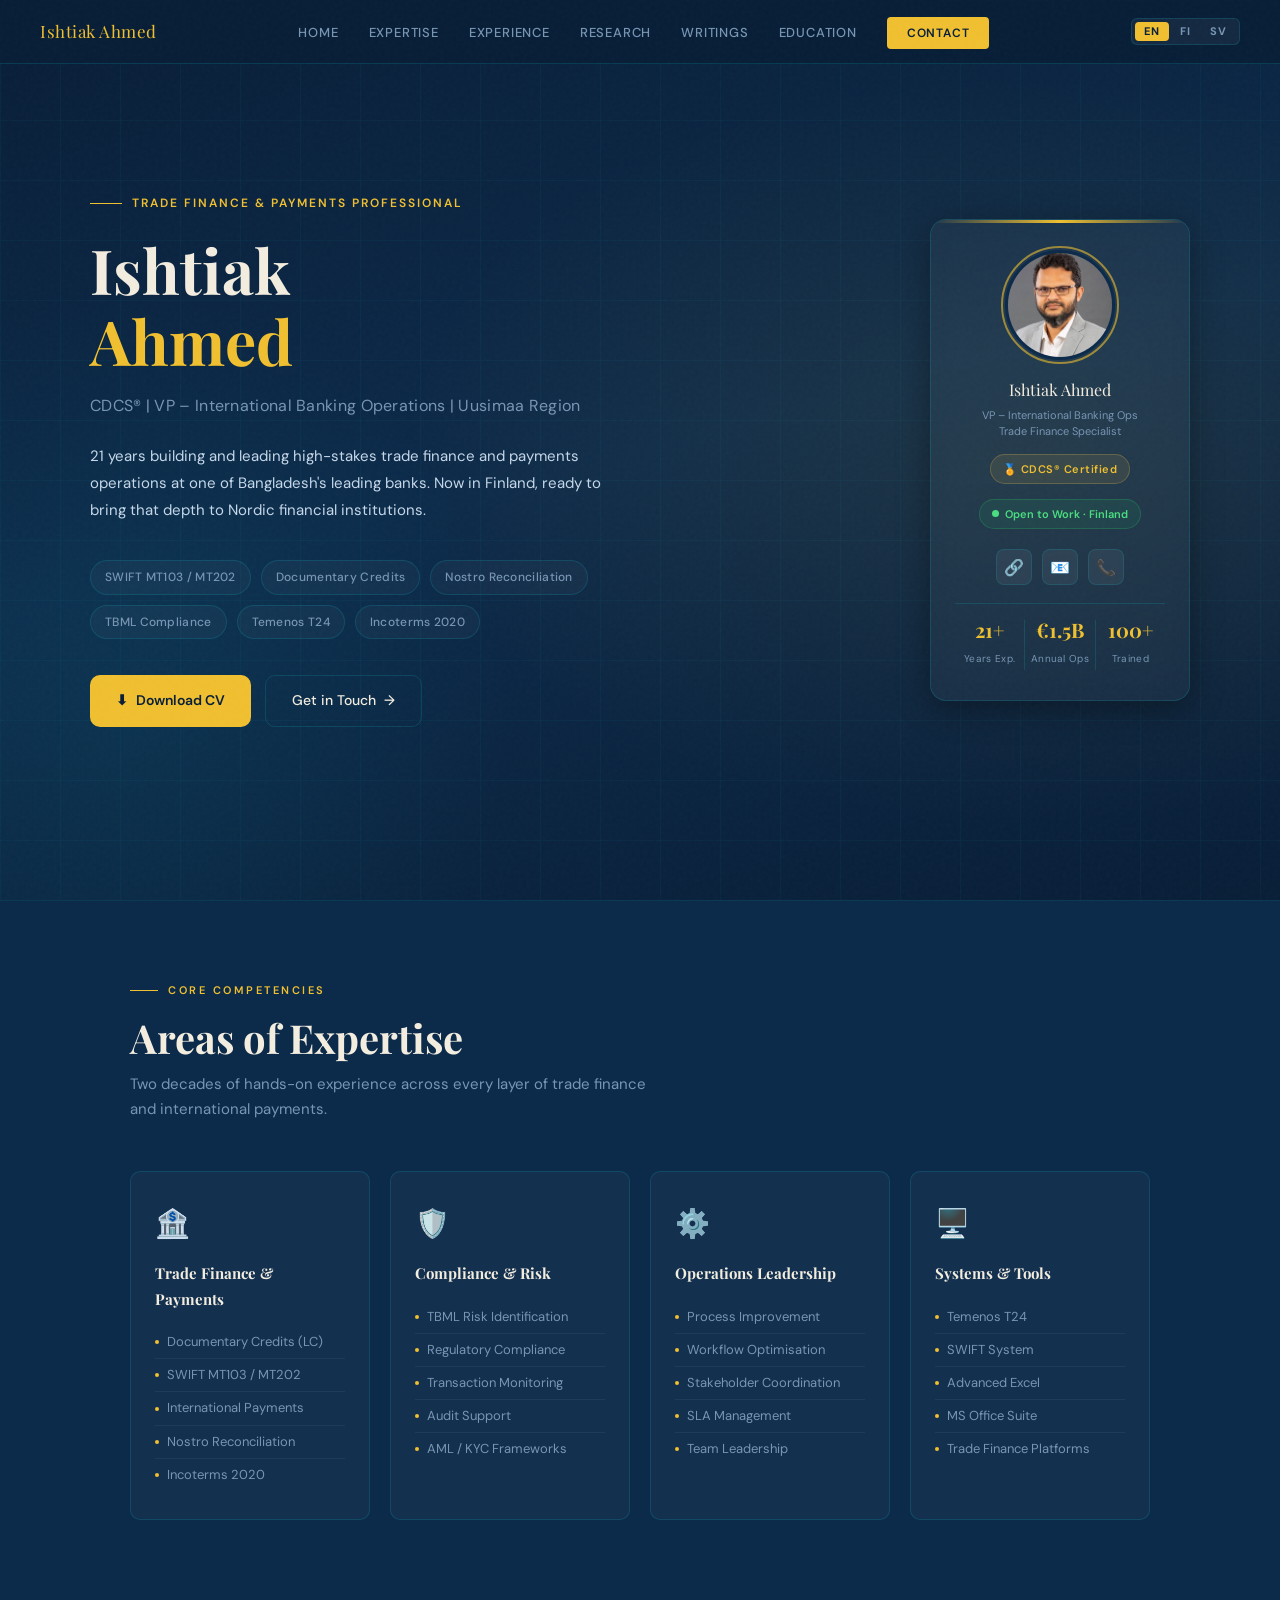
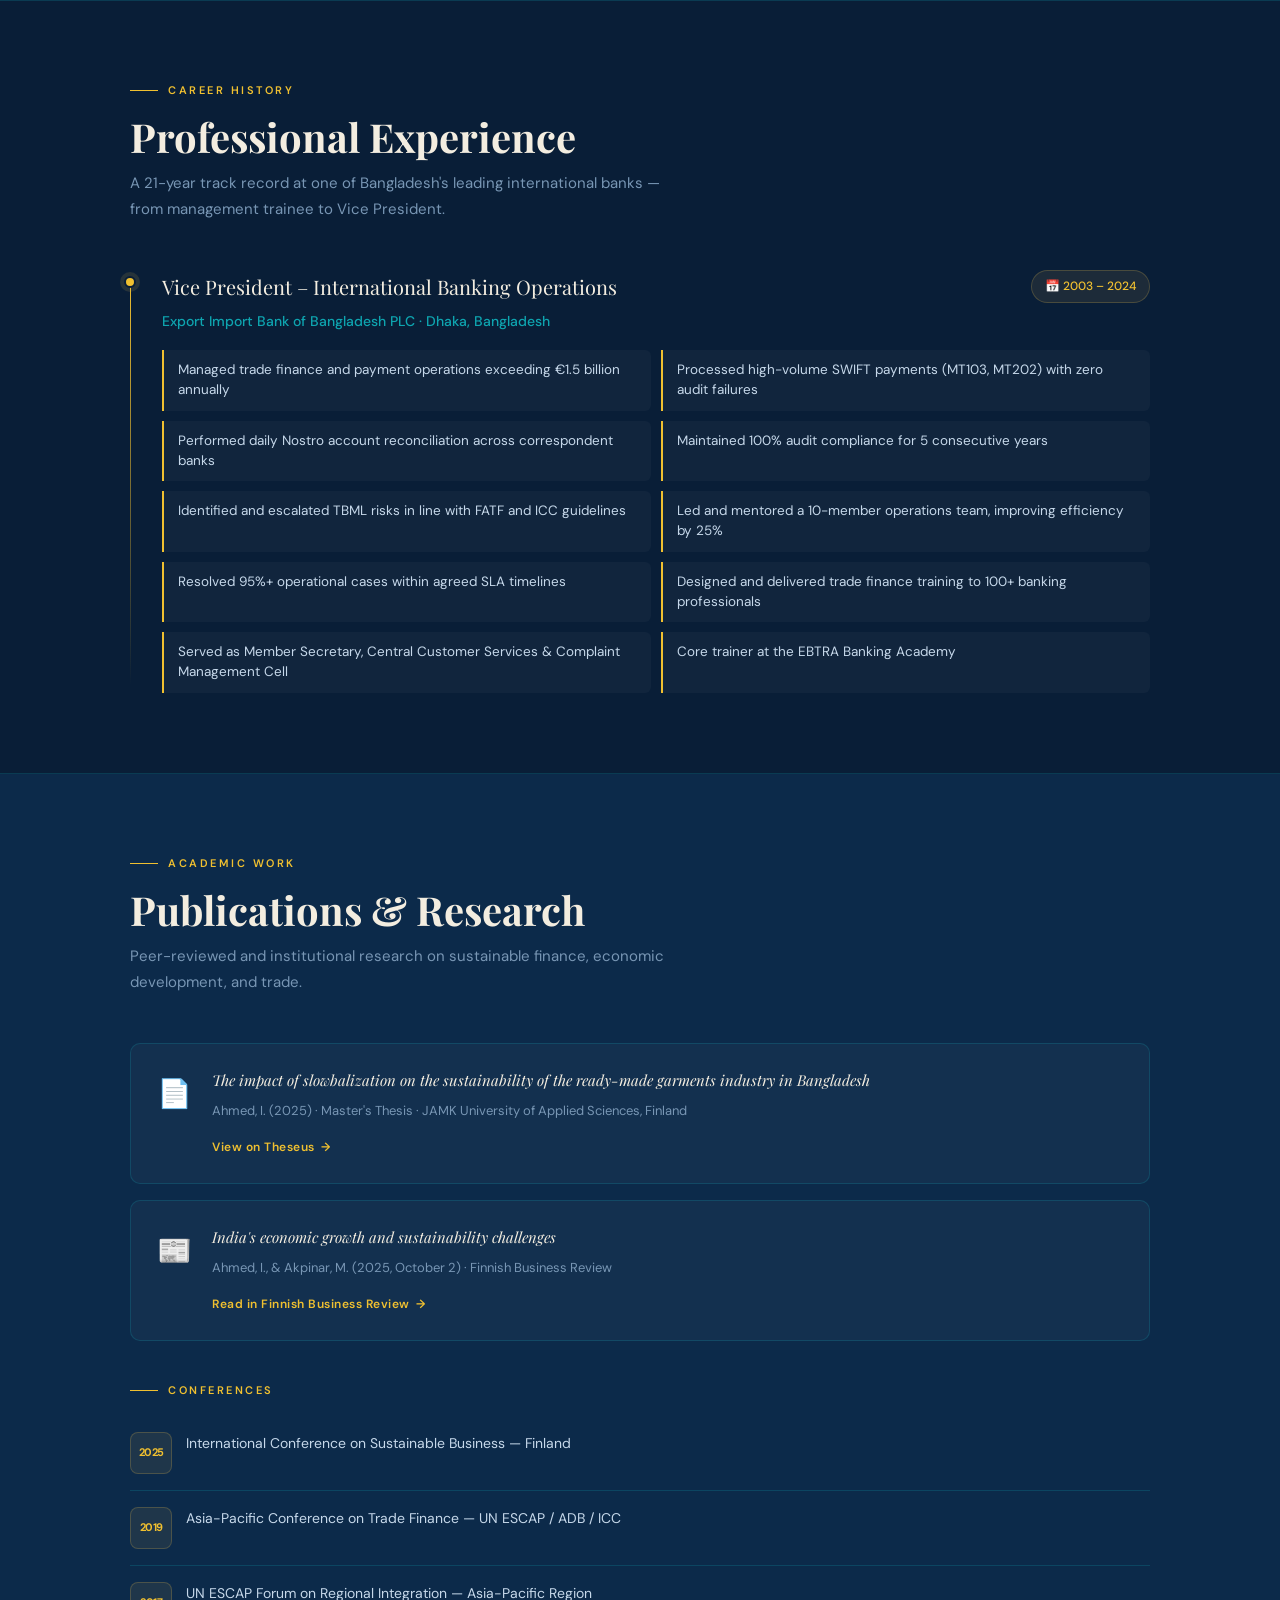
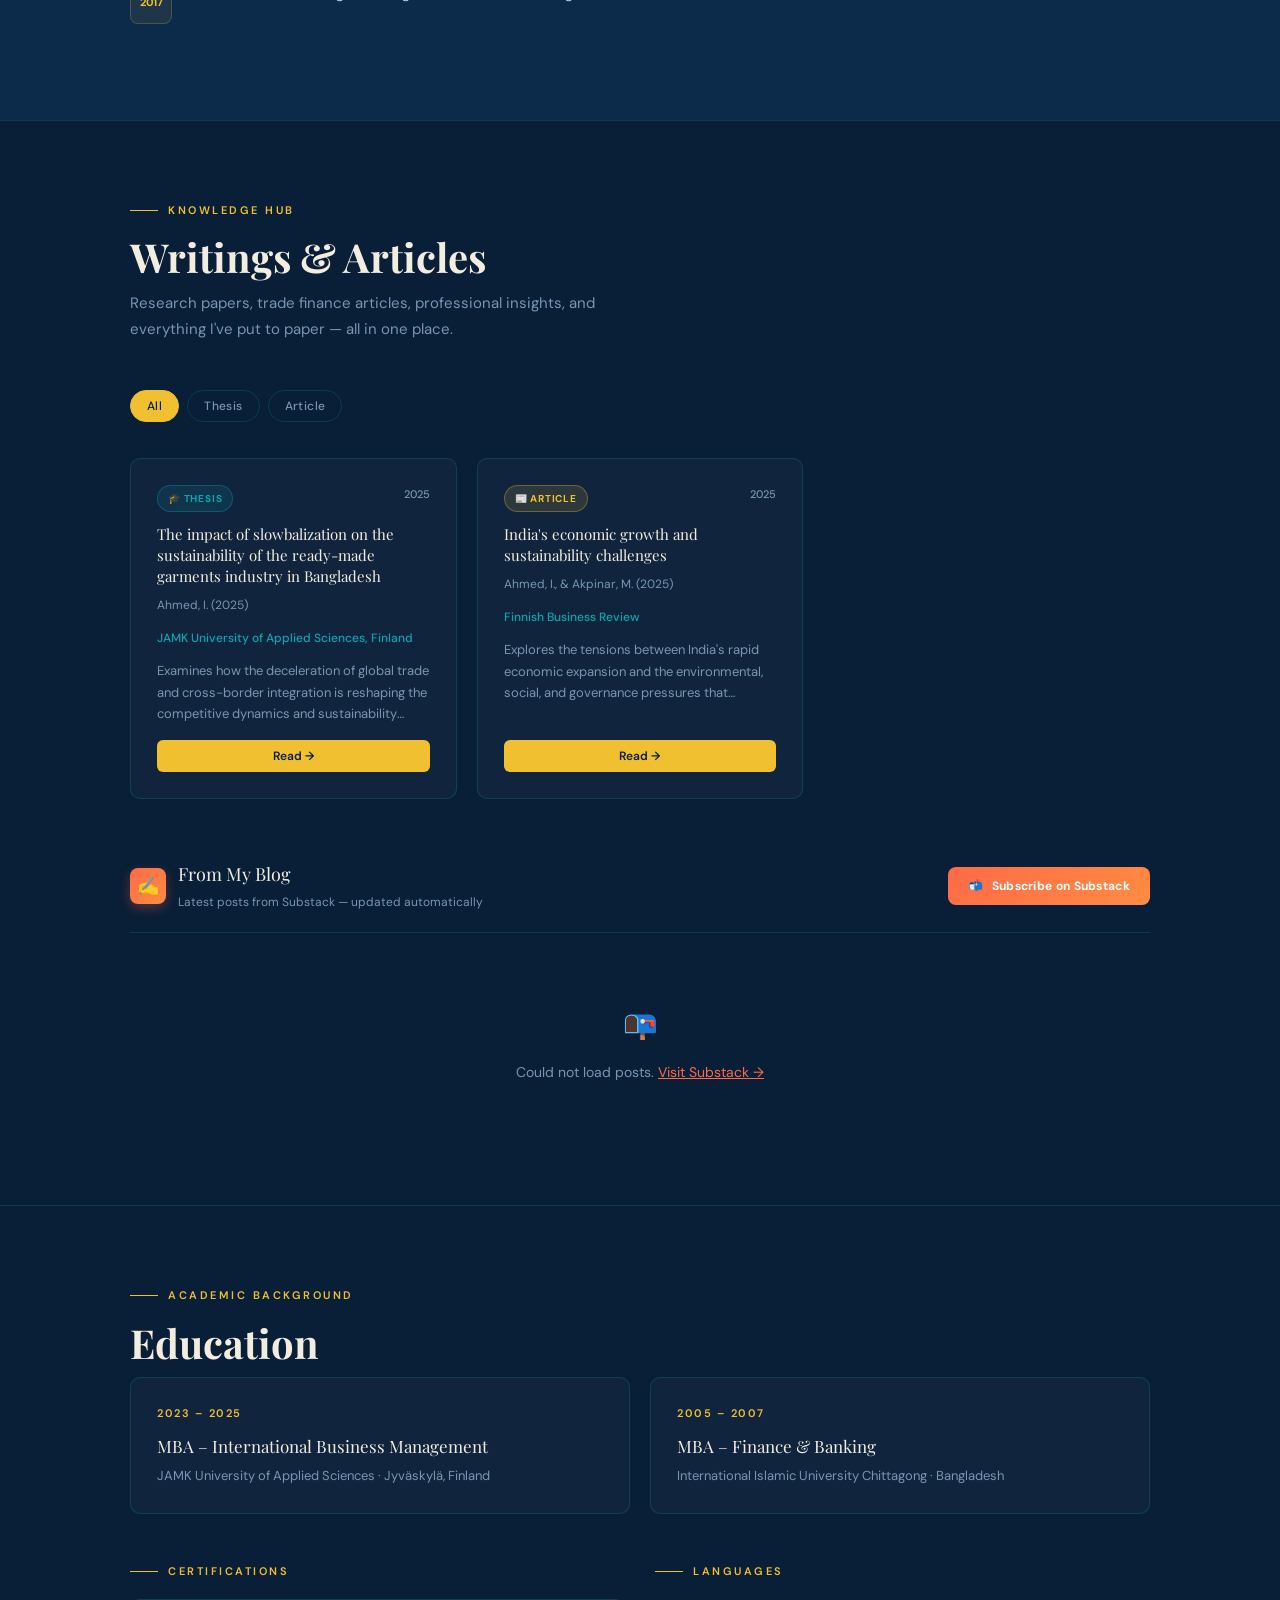
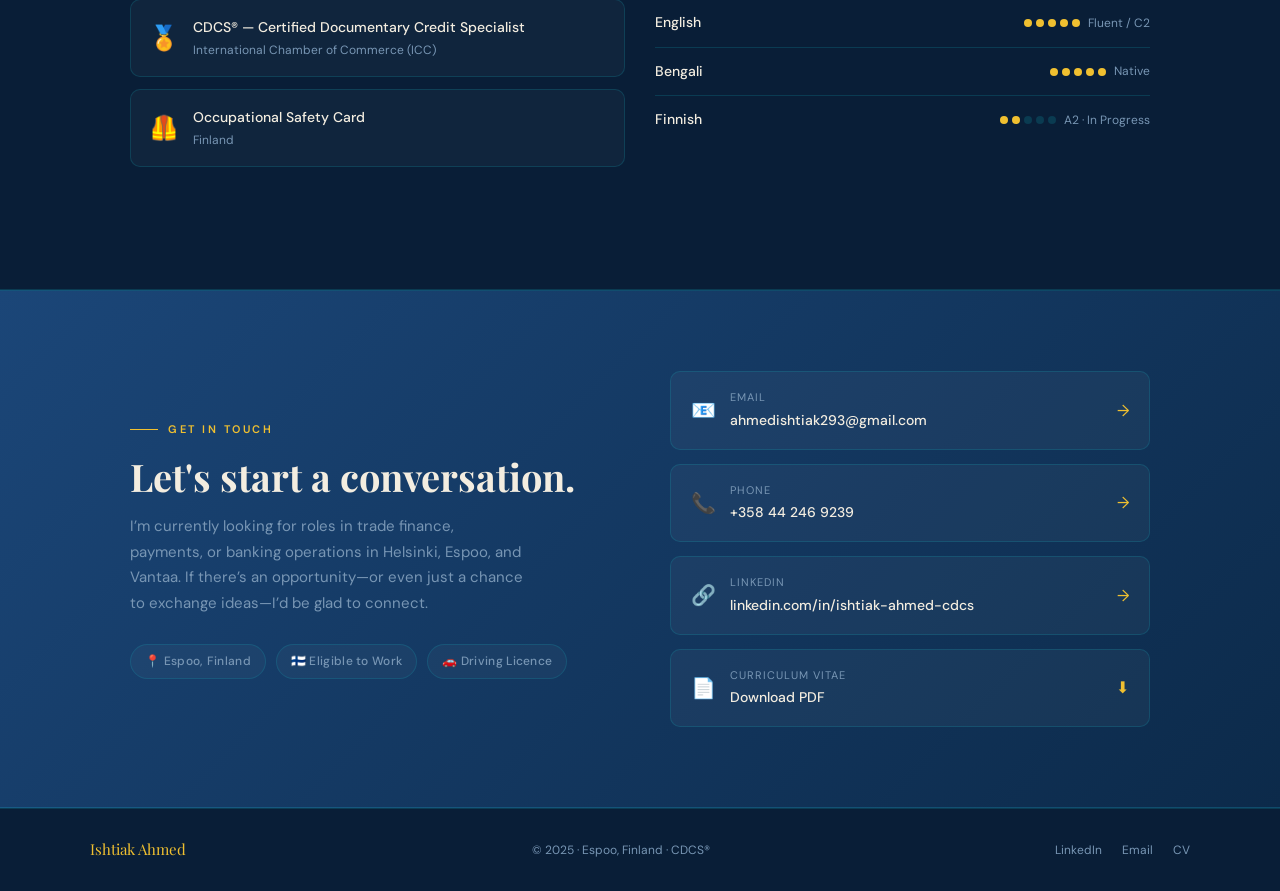
==== commit 52a9c2f3: "Update index.html" ====
--- a/index.html
+++ b/index.html
@@ -2392,15 +2392,16 @@
 // ══════════════════════════════════════════════════════════════
 
 const SUBSTACK_USERNAME = 'ahmedishtiak';
-
-const SUBSTACK_URL  = `https://${SUBSTACK_USERNAME}.substack.com`;
-const SUBSTACK_API  = `${SUBSTACK_URL}/api/v1/posts?limit=6&offset=0`;
-
-const blogSkeletons  = document.getElementById('blogSkeletons');
-const blogGrid       = document.getElementById('blogGrid');
-const blogStatus     = document.getElementById('blogStatus');
-const blogStatusMsg  = document.getElementById('blogStatusMsg');
-const subscribeBtn   = document.getElementById('substackSubscribeBtn');
+const SUBSTACK_URL      = `https://${SUBSTACK_USERNAME}.substack.com`;
+const SUBSTACK_API      = `${SUBSTACK_URL}/api/v1/posts?limit=6&offset=0`;
+// allorigins wraps the response to bypass CORS
+const PROXY_URL         = `https://api.allorigins.win/get?url=${encodeURIComponent(SUBSTACK_API)}`;
+
+const blogSkeletons = document.getElementById('blogSkeletons');
+const blogGrid      = document.getElementById('blogGrid');
+const blogStatus    = document.getElementById('blogStatus');
+const blogStatusMsg = document.getElementById('blogStatusMsg');
+const subscribeBtn  = document.getElementById('substackSubscribeBtn');
 
 subscribeBtn.href = SUBSTACK_URL;
 
@@ -2414,9 +2415,10 @@
 function renderBlogCard(post, i) {
   const cfg     = TYPE_CONFIG.Blog;
   const title   = post.title || post.name || 'Untitled Post';
-  const excerpt = (post.subtitle || post.description || '').slice(0, 180) + (post.subtitle?.length > 180 ? '…' : '');
+  const excerpt = post.subtitle || post.description || '';
+  const trimmed = excerpt.length > 180 ? excerpt.slice(0, 180) + '…' : excerpt;
   const dateStr = fmtDate(post.post_date || post.published_at);
-  const link    = post.canonical_url || `${SUBSTACK_URL}/p/${post.slug}`;
+  const link    = post.canonical_url || `${SUBSTACK_URL}/p/${post.slug || ''}`;
 
   return `
     <div class="writing-card reveal reveal-delay-${(i % 4) + 1}">
@@ -2426,55 +2428,76 @@
       </div>
       <div class="writing-title">${title}</div>
       <div class="writing-venue" style="color:#ff6a47;">Substack</div>
-      ${excerpt ? `<div class="writing-excerpt">${excerpt}</div>` : ''}
+      ${trimmed ? `<div class="writing-excerpt">${trimmed}</div>` : ''}
       <div class="writing-actions">
-        <a href="${link}" target="_blank" rel="noopener" class="writing-btn writing-btn-read"
+        <a href="${link}" target="_blank" rel="noopener"
+           class="writing-btn writing-btn-read"
            style="text-decoration:none; justify-content:center;">
           <span data-i18n="blog_read_btn">Read on Substack →</span>
         </a>
       </div>
-    </div>
-  `;
+    </div>`;
+}
+
+function showPosts(posts) {
+  blogSkeletons.style.display = 'none';
+  blogGrid.style.display      = 'grid';
+  blogGrid.innerHTML = posts.map((p, i) => renderBlogCard(p, i)).join('');
+  blogGrid.querySelectorAll('.reveal:not(.visible)').forEach(el => observer.observe(el));
+  const t = TRANSLATIONS[currentLang] || TRANSLATIONS.en;
+  blogGrid.querySelectorAll('[data-i18n]').forEach(el => {
+    const key = el.getAttribute('data-i18n');
+    if (t[key]) el.innerHTML = t[key];
+  });
+}
+
+function showEmpty() {
+  blogSkeletons.style.display = 'none';
+  blogStatus.style.display    = 'flex';
+  const t = TRANSLATIONS[currentLang] || TRANSLATIONS.en;
+  blogStatusMsg.innerHTML =
+    (t.blog_not_configured || 'No posts yet — check back soon.') +
+    ` <a href="${SUBSTACK_URL}" target="_blank" rel="noopener" style="color:#ff6a47;">Visit Substack →</a>`;
+}
+
+function showError(err) {
+  blogSkeletons.style.display = 'none';
+  blogStatus.style.display    = 'flex';
+  blogStatusMsg.innerHTML =
+    `Could not load posts. <a href="${SUBSTACK_URL}" target="_blank" rel="noopener" style="color:#ff6a47;">Visit Substack →</a>`;
+  console.warn('[Substack Feed]', err);
+}
+
+async function tryFetch(url, parseAsProxy) {
+  const res = await fetch(url, { cache: 'no-cache' });
+  if (!res.ok) throw new Error(`HTTP ${res.status}`);
+  if (parseAsProxy) {
+    const wrapper = await res.json();
+    if (!wrapper.contents) throw new Error('Empty proxy response');
+    return JSON.parse(wrapper.contents);
+  }
+  return res.json();
 }
 
 async function fetchSubstackPosts() {
+  let posts = null;
+
+  // Strategy 1 — allorigins proxy (bypasses CORS)
   try {
-    const res = await fetch(SUBSTACK_API);
-    if (!res.ok) throw new Error(`HTTP ${res.status}`);
-    const posts = await res.json();
-
-    if (!Array.isArray(posts) || posts.length === 0) {
-      // No posts yet — show friendly empty state
-      blogSkeletons.style.display = 'none';
-      blogStatus.style.display    = 'flex';
-      const t = TRANSLATIONS[currentLang] || TRANSLATIONS.en;
-      blogStatusMsg.textContent   = t.blog_not_configured || 'Blog not connected yet — check back soon.';
-      return;
+    posts = await tryFetch(PROXY_URL, true);
+  } catch (e1) {
+    console.warn('[Substack] Proxy failed, trying direct…', e1.message);
+    // Strategy 2 — direct fetch (works if Substack relaxes CORS)
+    try {
+      posts = await tryFetch(SUBSTACK_API, false);
+    } catch (e2) {
+      console.warn('[Substack] Direct fetch also failed.', e2.message);
     }
-
-    blogSkeletons.style.display = 'none';
-    blogGrid.style.display      = 'grid';
-    blogGrid.innerHTML = posts.map((post, i) => renderBlogCard(post, i)).join('');
-
-    // Re-observe for scroll reveal
-    blogGrid.querySelectorAll('.reveal:not(.visible)').forEach(el => observer.observe(el));
-
-    // Apply current language translations
-    const t = TRANSLATIONS[currentLang] || TRANSLATIONS.en;
-    blogGrid.querySelectorAll('[data-i18n]').forEach(el => {
-      const key = el.getAttribute('data-i18n');
-      if (t[key]) el.innerHTML = t[key];
-    });
-
-  } catch (err) {
-    blogSkeletons.style.display = 'none';
-    blogStatus.style.display    = 'flex';
-    const t = TRANSLATIONS[currentLang] || TRANSLATIONS.en;
-    blogStatusMsg.innerHTML =
-      (t.blog_error || 'Could not load posts right now.') +
-      ` <a href="${SUBSTACK_URL}" target="_blank" rel="noopener">Visit Substack →</a>`;
-    console.warn('[Substack Feed]', err.message);
   }
+
+  if (!posts) { showError('All fetch strategies failed'); return; }
+  if (!Array.isArray(posts) || posts.length === 0) { showEmpty(); return; }
+  showPosts(posts);
 }
 
 fetchSubstackPosts();
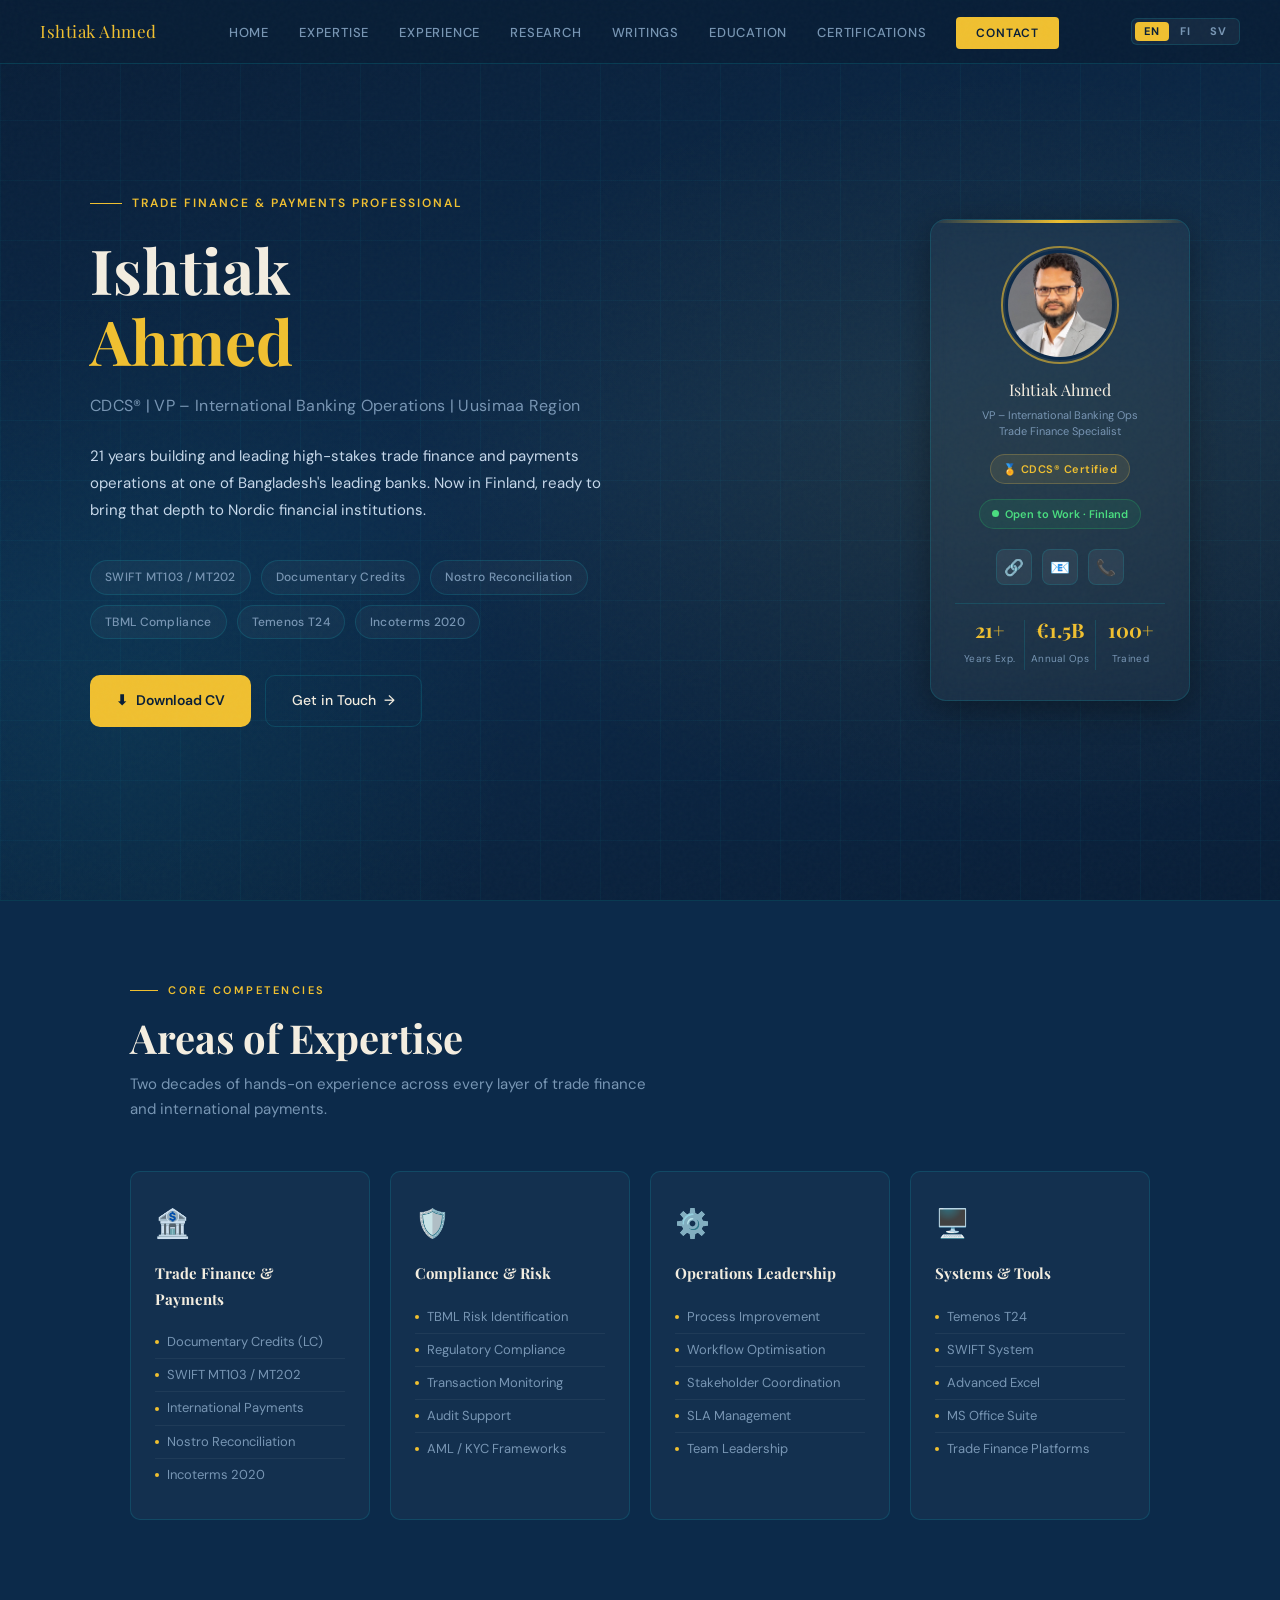
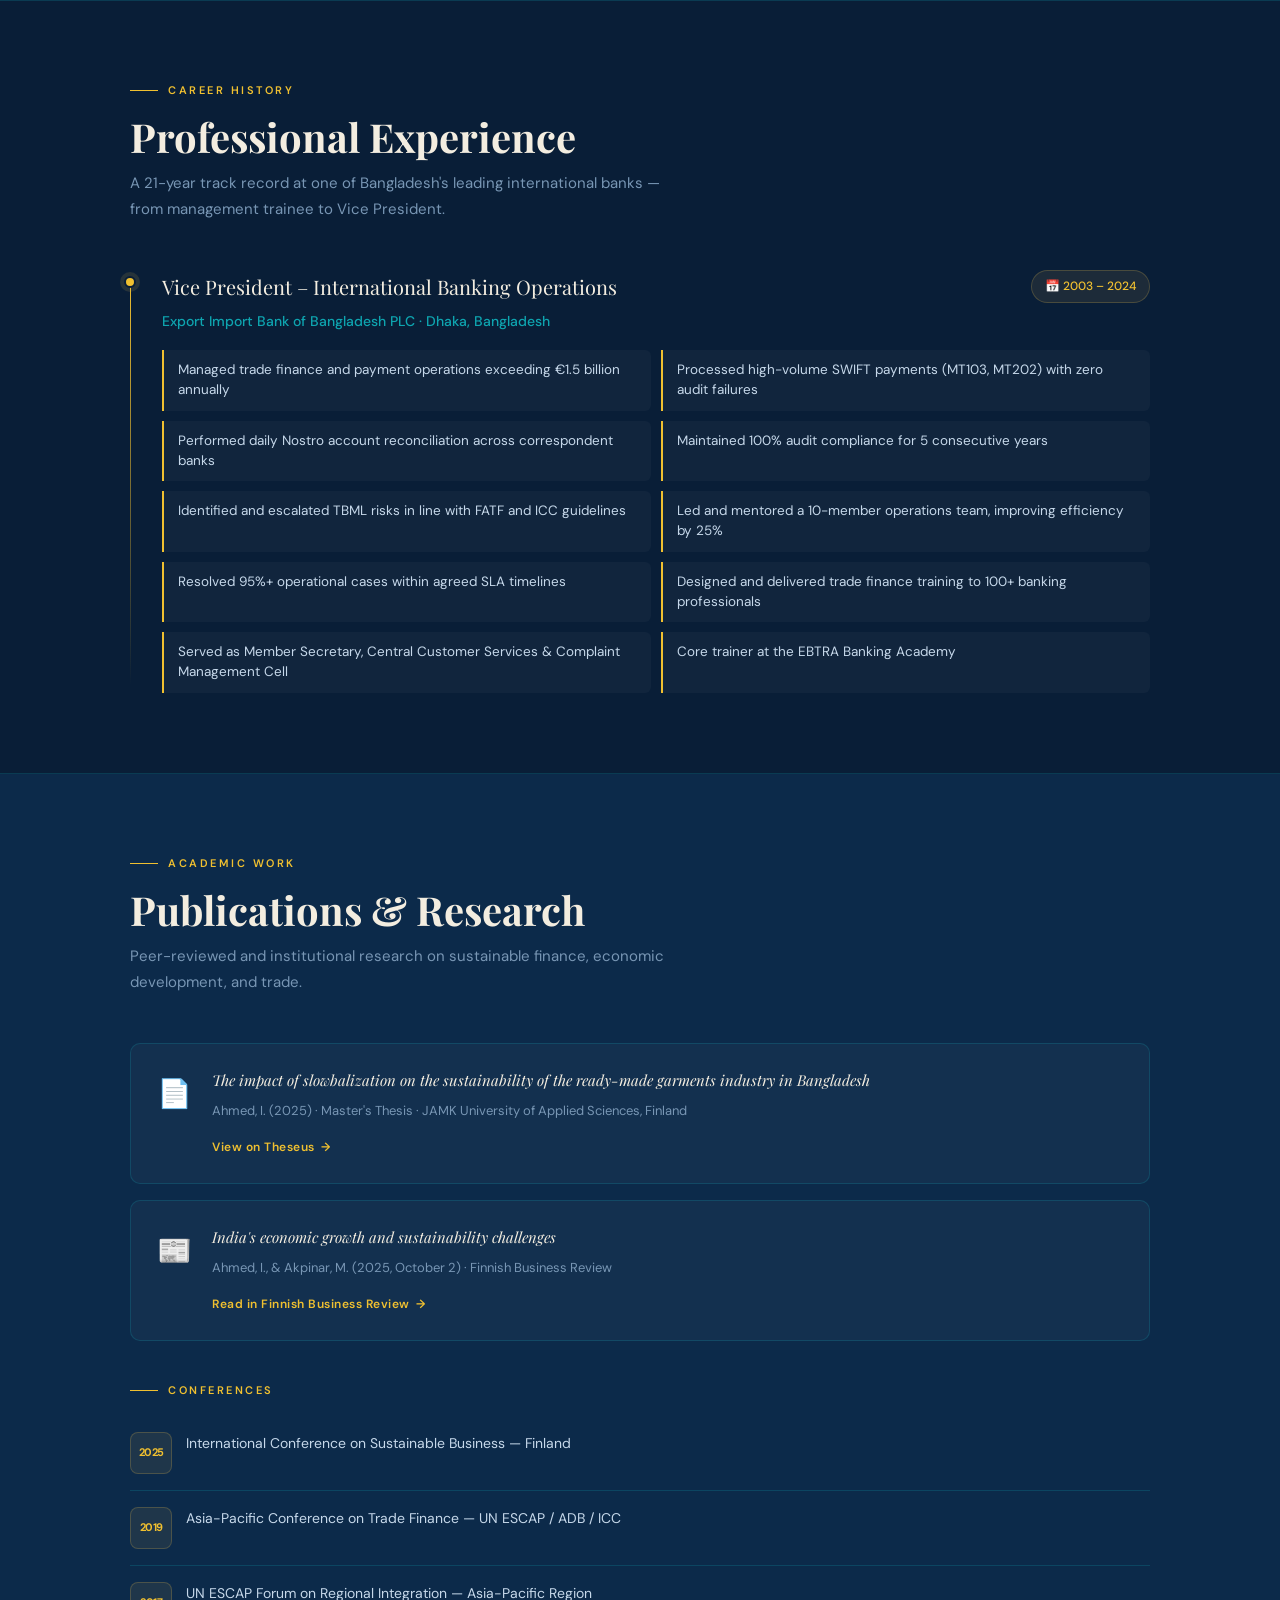
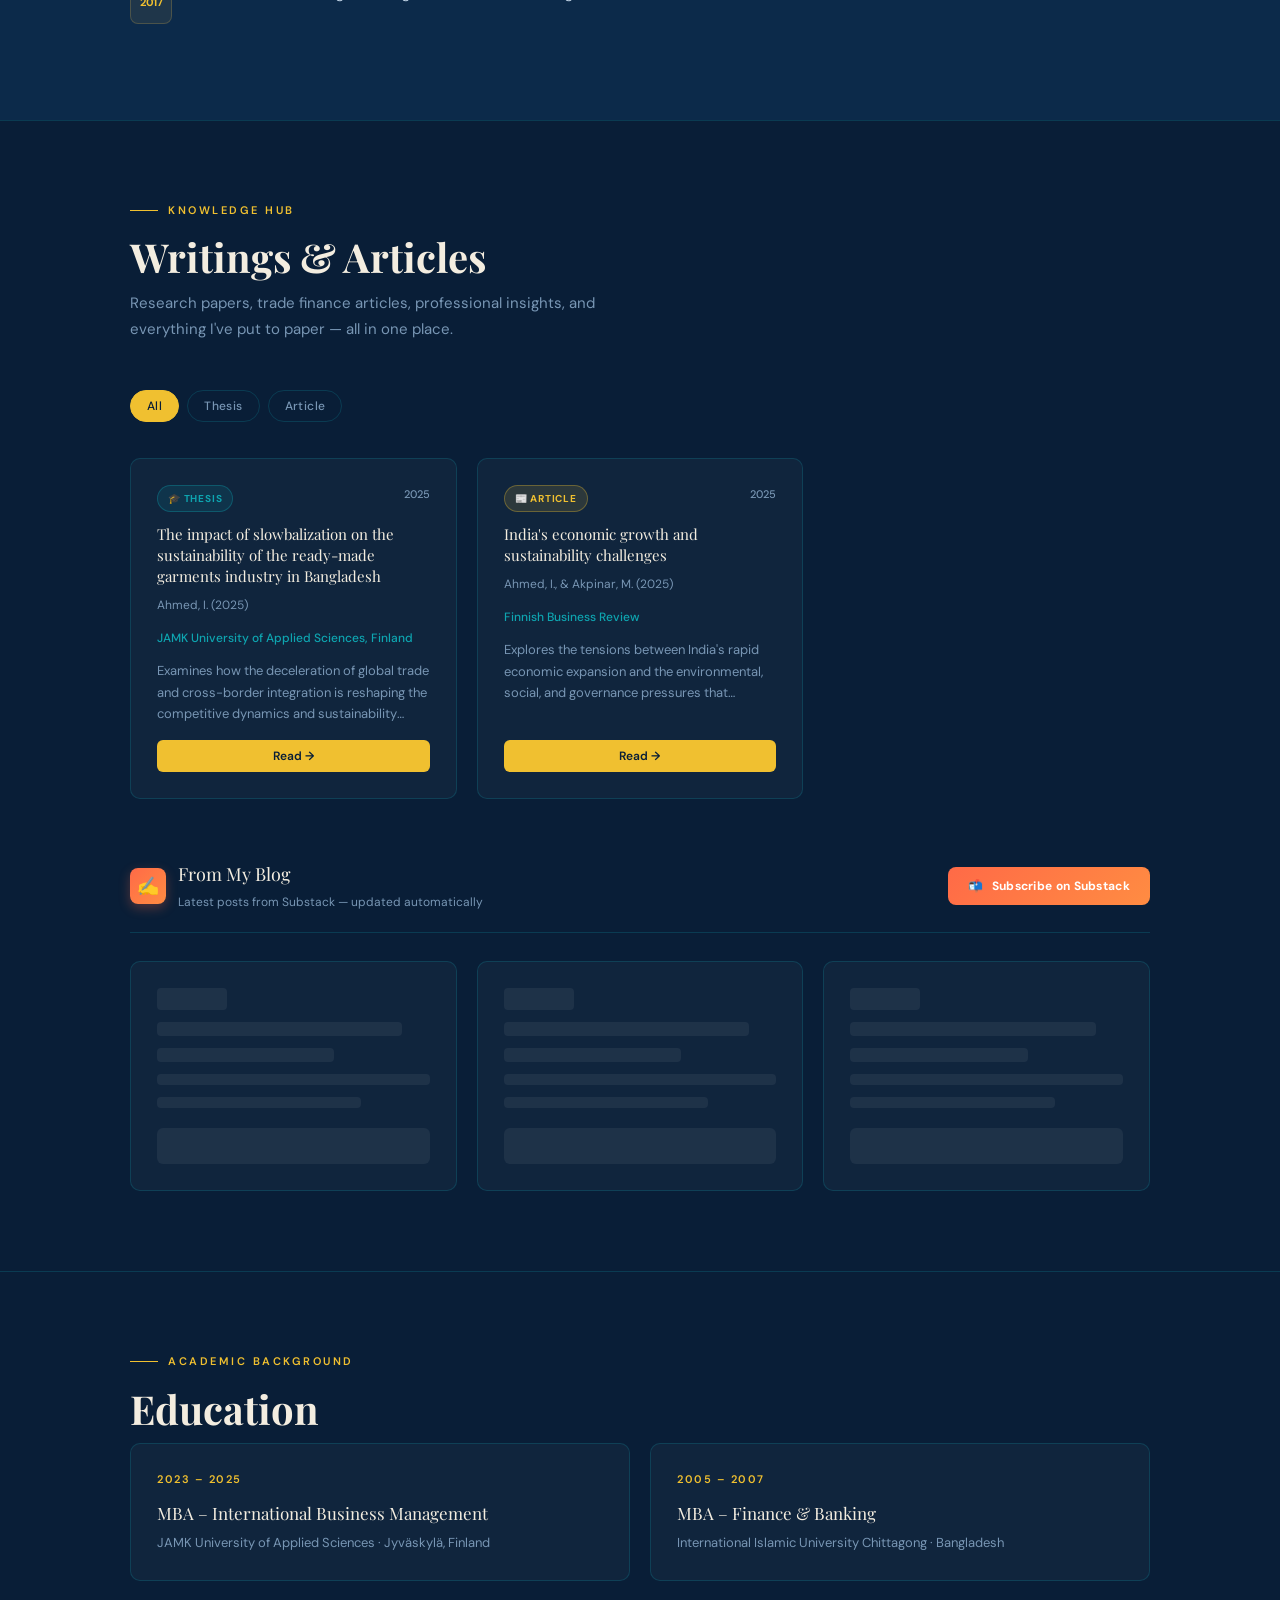
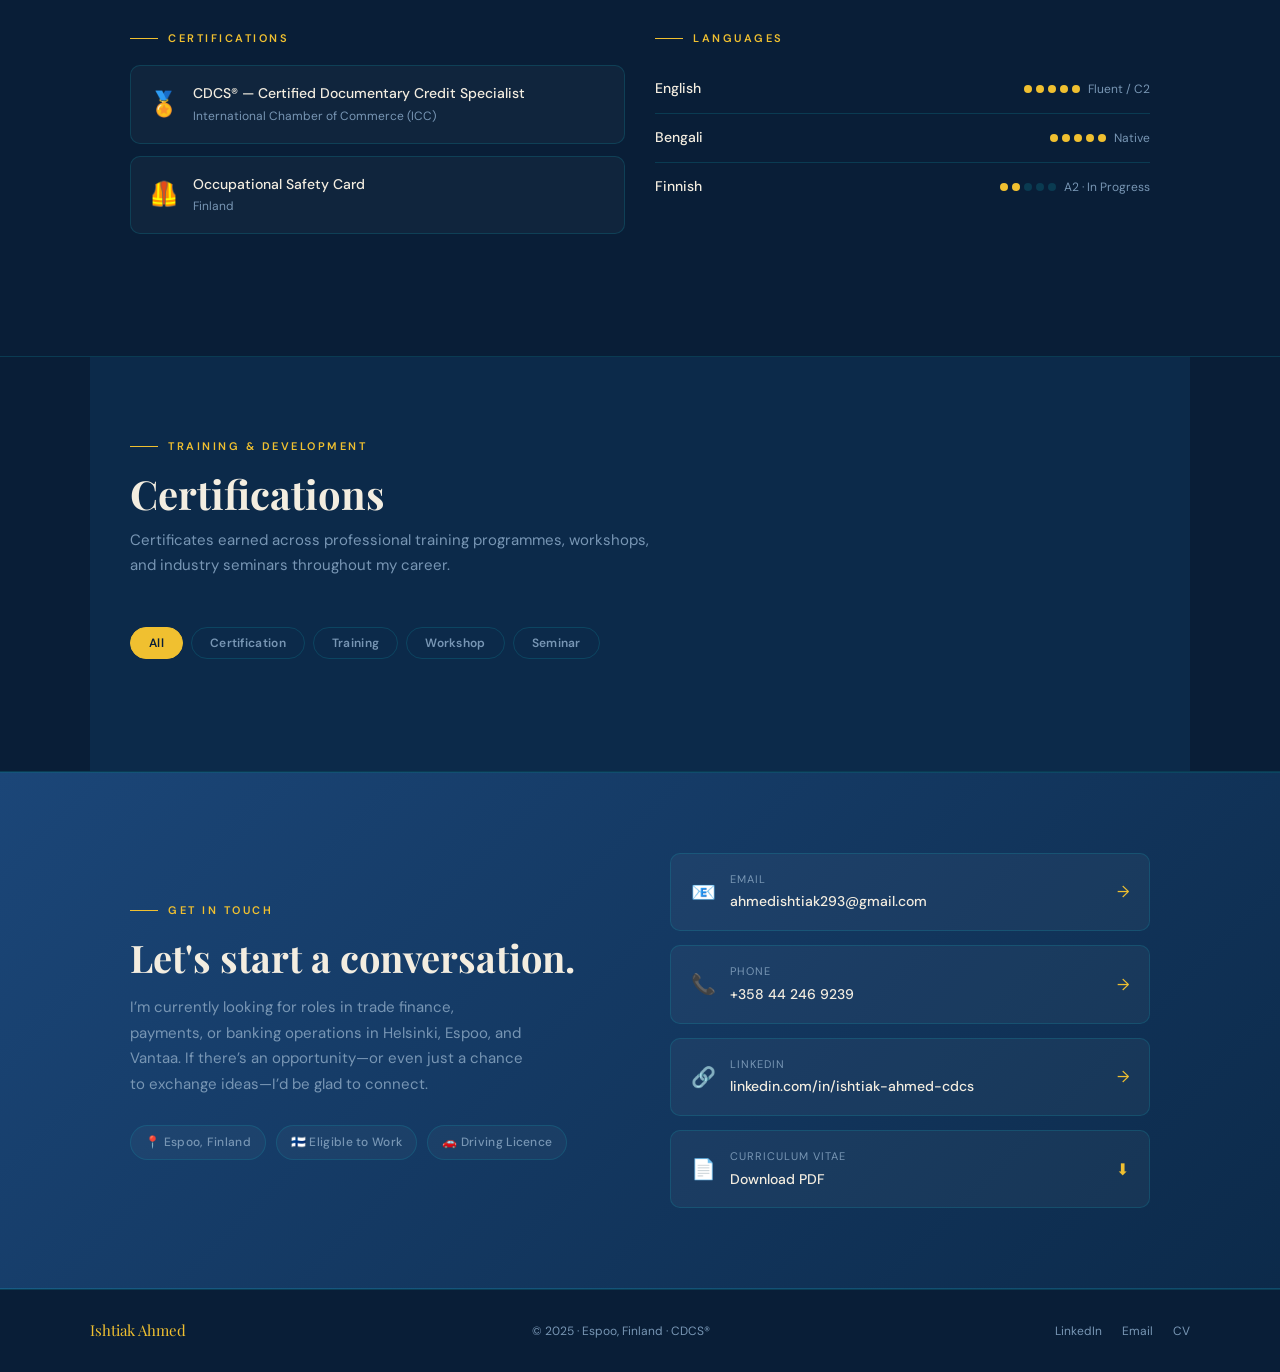
==== commit 59e68f23: "Update index.html" ====
--- a/index.html
+++ b/index.html
@@ -1559,7 +1559,166 @@
 
 .modal-ext-btn:hover { background: var(--gold-light); }
 
-/* ─── LANGUAGE SWITCHER ─── */
+/* ─── CERTIFICATIONS SECTION ─── */
+.cert-section-bg { background: var(--navy-mid, #0f1e35); }
+
+.cert-cards-grid {
+  display: grid;
+  grid-template-columns: repeat(auto-fill, minmax(280px, 1fr));
+  gap: 22px;
+  margin-top: 10px;
+}
+
+.cert-card {
+  background: var(--card-bg);
+  border: 1px solid var(--border);
+  border-radius: var(--radius);
+  overflow: hidden;
+  display: flex;
+  flex-direction: column;
+  transition: transform var(--transition), border-color var(--transition), box-shadow var(--transition);
+}
+
+.cert-card:hover {
+  transform: translateY(-4px);
+  border-color: rgba(201,168,76,0.4);
+  box-shadow: 0 12px 36px rgba(0,0,0,0.25);
+}
+
+.cert-card-bar {
+  height: 4px;
+  width: 100%;
+  background: linear-gradient(90deg, var(--gold), var(--accent));
+}
+
+.cert-card-bar.training  { background: linear-gradient(90deg, #3b82f6, #60a5fa); }
+.cert-card-bar.workshop  { background: linear-gradient(90deg, #8b5cf6, #a78bfa); }
+.cert-card-bar.seminar   { background: linear-gradient(90deg, #10b981, #34d399); }
+.cert-card-bar.cert      { background: linear-gradient(90deg, var(--gold), #e2b44b); }
+
+.cert-card-body {
+  padding: 22px 22px 18px;
+  display: flex;
+  flex-direction: column;
+  flex: 1;
+  gap: 10px;
+}
+
+.cert-card-top {
+  display: flex;
+  align-items: center;
+  justify-content: space-between;
+  gap: 8px;
+  flex-wrap: wrap;
+}
+
+.cert-type-badge {
+  font-size: 10px;
+  font-weight: 700;
+  letter-spacing: 0.8px;
+  text-transform: uppercase;
+  padding: 3px 10px;
+  border-radius: 20px;
+}
+
+.cert-type-badge.training  { background: rgba(59,130,246,0.12); border: 1px solid rgba(59,130,246,0.3); color: #60a5fa; }
+.cert-type-badge.workshop  { background: rgba(139,92,246,0.12); border: 1px solid rgba(139,92,246,0.3); color: #a78bfa; }
+.cert-type-badge.seminar   { background: rgba(16,185,129,0.12); border: 1px solid rgba(16,185,129,0.3); color: #34d399; }
+.cert-type-badge.cert      { background: rgba(201,168,76,0.12); border: 1px solid rgba(201,168,76,0.3); color: var(--gold); }
+
+.cert-card-year {
+  font-size: 12px;
+  color: var(--text-dim);
+  white-space: nowrap;
+}
+
+.cert-card-title {
+  font-family: var(--font-head);
+  font-size: 15px;
+  color: var(--off-white);
+  line-height: 1.4;
+  flex: 1;
+}
+
+.cert-card-issuer {
+  font-size: 12px;
+  color: var(--accent);
+  font-weight: 500;
+}
+
+.cert-card-id {
+  font-size: 11px;
+  color: var(--text-dim);
+  font-family: monospace;
+  letter-spacing: 0.5px;
+}
+
+.cert-card-footer {
+  padding: 0 22px 18px;
+}
+
+.cert-view-btn {
+  display: flex;
+  align-items: center;
+  justify-content: center;
+  gap: 6px;
+  width: 100%;
+  padding: 10px;
+  border-radius: 8px;
+  background: transparent;
+  border: 1px solid var(--border);
+  color: var(--text-dim);
+  font-family: var(--font-body);
+  font-size: 12px;
+  font-weight: 600;
+  letter-spacing: 0.3px;
+  cursor: pointer;
+  text-decoration: none;
+  transition: all var(--transition);
+}
+
+.cert-view-btn:hover {
+  border-color: var(--gold);
+  color: var(--gold);
+  background: rgba(201,168,76,0.06);
+}
+
+.cert-view-btn.no-file {
+  opacity: 0.4;
+  cursor: default;
+  pointer-events: none;
+}
+
+/* Filter tabs — reuse writings filter style */
+.cert-filters {
+  display: flex;
+  flex-wrap: wrap;
+  gap: 8px;
+  margin-bottom: 32px;
+}
+
+.cert-filter-btn {
+  padding: 7px 18px;
+  border-radius: 30px;
+  border: 1px solid var(--border);
+  background: transparent;
+  color: var(--text-dim);
+  font-family: var(--font-body);
+  font-size: 12px;
+  font-weight: 600;
+  cursor: pointer;
+  transition: all var(--transition);
+  letter-spacing: 0.3px;
+}
+
+.cert-filter-btn:hover,
+.cert-filter-btn.active {
+  background: var(--gold);
+  border-color: var(--gold);
+  color: var(--navy);
+}
+
+/* ─── END CERTIFICATIONS ─── */
 .nav-right {
   display: flex;
   align-items: center;
@@ -1621,11 +1780,54 @@
 }
 
 @media (max-width: 600px) {
+  /* prevent any content bleeding off screen */
+  body { overflow-x: hidden; }
+
   .writings-grid { grid-template-columns: 1fr; }
   .modal { max-height: 95vh; }
   .modal-iframe { min-height: 380px; }
   .hero-actions { flex-direction: column; }
   .btn-primary, .btn-secondary { justify-content: center; }
+
+  /* Hero eyebrow — allow wrapping on narrow screens */
+  .hero-eyebrow { flex-wrap: wrap; }
+  .hero-eyebrow span:last-child {
+    white-space: normal;
+    word-break: break-word;
+    font-size: 10px;
+    letter-spacing: 1.5px;
+  }
+
+  /* Hero title paragraph — prevent horizontal overflow */
+  .hero-title {
+    font-size: 13px;
+    line-height: 1.6;
+    overflow-wrap: break-word;
+    word-break: break-word;
+    white-space: normal;
+  }
+
+  /* Hero desc */
+  .hero-desc {
+    font-size: 14px;
+  }
+
+  /* Section labels — allow wrap */
+  .section-label { flex-wrap: wrap; }
+  .section-label span:last-child {
+    white-space: normal;
+    font-size: 10px;
+    letter-spacing: 1.5px;
+  }
+
+  /* Lang switcher — tighter on very small screens */
+  .lang-switcher { gap: 1px; padding: 2px; }
+  .lang-btn { padding: 4px 7px; font-size: 10px; }
+  .nav-brand { font-size: 15px; }
+
+  /* Blog subscribe button wraps neatly */
+  .blog-feed-header { flex-direction: column; align-items: flex-start; gap: 12px; }
+  .btn-substack { align-self: stretch; justify-content: center; }
 }
 </style>
 </head>
@@ -1641,6 +1843,7 @@
     <li><a href="#publications" data-i18n="nav_research">Research</a></li>
     <li><a href="#writings" data-i18n="nav_writings">Writings</a></li>
     <li><a href="#education" data-i18n="nav_education">Education</a></li>
+    <li><a href="#certifications" data-i18n="nav_certs">Certifications</a></li>
     <li><a href="#contact" class="nav-cta" data-i18n="nav_contact">Contact</a></li>
   </ul>
   <div class="nav-right">
@@ -1663,6 +1866,7 @@
   <a href="#publications" class="mobile-link" data-i18n="nav_research">Research</a>
   <a href="#writings" class="mobile-link" data-i18n="nav_writings">Writings</a>
   <a href="#education" class="mobile-link" data-i18n="nav_education">Education</a>
+  <a href="#certifications" class="mobile-link" data-i18n="nav_certs">Certifications</a>
   <a href="#contact" class="mobile-link" data-i18n="nav_contact">Contact</a>
 </div>
 
@@ -2074,6 +2278,29 @@
 
 <hr class="divider">
 
+<!-- CERTIFICATIONS -->
+<section class="cert-section-bg section" id="certifications">
+  <div class="reveal">
+    <div class="section-label"><span></span> <span data-i18n="certs_label">Training & Development</span></div>
+    <h2 class="section-title" data-i18n="certs_title">Certifications</h2>
+    <p class="section-sub" data-i18n="certs_sub">Certificates earned across professional training programmes, workshops, and industry seminars throughout my career.</p>
+  </div>
+
+  <!-- Filter tabs -->
+  <div class="cert-filters reveal">
+    <button class="cert-filter-btn active" data-filter="all" data-i18n="certs_filter_all">All</button>
+    <button class="cert-filter-btn" data-filter="cert"     data-i18n="certs_filter_cert">Certification</button>
+    <button class="cert-filter-btn" data-filter="training" data-i18n="certs_filter_training">Training</button>
+    <button class="cert-filter-btn" data-filter="workshop" data-i18n="certs_filter_workshop">Workshop</button>
+    <button class="cert-filter-btn" data-filter="seminar"  data-i18n="certs_filter_seminar">Seminar</button>
+  </div>
+
+  <!-- Cards grid -->
+  <div class="cert-cards-grid" id="certCardsGrid"></div>
+</section>
+
+<hr class="divider">
+
 <!-- CONTACT -->
 <section class="contact-section" id="contact">
   <div class="section">
@@ -2388,7 +2615,173 @@
 // Already handled inline with onerror above
 
 // ══════════════════════════════════════════════════════════════
-// ── SUBSTACK BLOG FEED ──
+// ── CERTIFICATIONS ──
+// ══════════════════════════════════════════════════════════════
+// To add a certificate: copy one object below, fill in the fields,
+// and set file: 'certificates/your-file.pdf' once you upload the scan.
+const CERTIFICATES = [
+  {
+    type: 'cert',
+    title: 'Certified Documentary Credit Specialist (CDCS®)',
+    issuer: 'International Chamber of Commerce (ICC) / LIBF',
+    year: '2014 · Renewed 2017, 2020, 2023, 2026',
+    id: 'CDCS-ICC',
+    file: null
+  },
+  {
+    type: 'training',
+    title: 'Trade-Based Money Laundering (TBML) — Prevention & Detection',
+    issuer: 'World Bank / IFC',
+    year: '2024',
+    id: null,
+    file: null
+  },
+  {
+    type: 'training',
+    title: 'Incoterms® 2020 — Practical Applications in Trade Finance',
+    issuer: 'Trade Finance Global (TFG)',
+    year: '2024',
+    id: null,
+    file: null
+  },
+  {
+    type: 'cert',
+    title: 'Occupational Safety Card',
+    issuer: 'Finnish Occupational Safety Authority',
+    year: '2023',
+    id: null,
+    file: null
+  },
+  {
+    type: 'training',
+    title: 'Documentary Credits — UCP 600 & ISBP 745',
+    issuer: 'EBTRA Banking Academy, Bangladesh',
+    year: '2015',
+    id: null,
+    file: null
+  },
+  {
+    type: 'seminar',
+    title: 'Asia-Pacific Conference on Trade Finance',
+    issuer: 'UN ESCAP / Asian Development Bank / ICC',
+    year: '2019',
+    id: null,
+    file: null
+  },
+  {
+    type: 'seminar',
+    title: 'UN ESCAP Forum on Regional Integration',
+    issuer: 'United Nations ESCAP',
+    year: '2017',
+    id: null,
+    file: null
+  },
+  {
+    type: 'workshop',
+    title: 'SWIFT Payment Operations & Correspondent Banking',
+    issuer: 'SWIFT Institute / Export Import Bank of Bangladesh',
+    year: '2010',
+    id: null,
+    file: null
+  },
+  {
+    type: 'seminar',
+    title: 'International Conference on Sustainable Business',
+    issuer: 'JAMK University of Applied Sciences, Finland',
+    year: '2025',
+    id: null,
+    file: null
+  },
+];
+
+const TYPE_LABELS = {
+  cert:     'Certification',
+  training: 'Training',
+  workshop: 'Workshop',
+  seminar:  'Seminar',
+};
+
+const TYPE_LABELS_FI = {
+  cert:     'Sertifikaatti',
+  training: 'Koulutus',
+  workshop: 'Työpaja',
+  seminar:  'Seminaari',
+};
+
+const TYPE_LABELS_SV = {
+  cert:     'Certifiering',
+  training: 'Utbildning',
+  workshop: 'Workshop',
+  seminar:  'Seminarium',
+};
+
+function getCertTypeLabel(type) {
+  const lang = currentLang || 'en';
+  if (lang === 'fi') return TYPE_LABELS_FI[type] || type;
+  if (lang === 'sv') return TYPE_LABELS_SV[type] || type;
+  return TYPE_LABELS[type] || type;
+}
+
+function getCertBtnLabel() {
+  if (currentLang === 'fi') return '📄 Näytä todistus';
+  if (currentLang === 'sv') return '📄 Visa certifikat';
+  return '📄 View Certificate';
+}
+
+function getCertNoneLabel() {
+  if (currentLang === 'fi') return '📄 Tulossa pian';
+  if (currentLang === 'sv') return '📄 Kommer snart';
+  return '📄 Coming Soon';
+}
+
+function renderCertCards(filter) {
+  const grid = document.getElementById('certCardsGrid');
+  const filtered = filter === 'all'
+    ? CERTIFICATES
+    : CERTIFICATES.filter(c => c.type === filter);
+
+  if (!filtered.length) {
+    grid.innerHTML = `<p style="color:var(--text-dim);font-size:14px;" data-i18n="certs_none">No certificates in this category yet.</p>`;
+    return;
+  }
+
+  grid.innerHTML = filtered.map((c, i) => `
+    <div class="cert-card reveal reveal-delay-${(i % 4) + 1}" data-type="${c.type}">
+      <div class="cert-card-bar ${c.type}"></div>
+      <div class="cert-card-body">
+        <div class="cert-card-top">
+          <span class="cert-type-badge ${c.type}">${getCertTypeLabel(c.type)}</span>
+          <span class="cert-card-year">${c.year}</span>
+        </div>
+        <div class="cert-card-title">${c.title}</div>
+        <div class="cert-card-issuer">${c.issuer}</div>
+        ${c.id ? `<div class="cert-card-id">ID: ${c.id}</div>` : ''}
+      </div>
+      <div class="cert-card-footer">
+        ${c.file
+          ? `<a href="${c.file}" target="_blank" rel="noopener" class="cert-view-btn">${getCertBtnLabel()}</a>`
+          : `<span class="cert-view-btn no-file">${getCertNoneLabel()}</span>`
+        }
+      </div>
+    </div>
+  `).join('');
+
+  // Trigger scroll reveal on new cards
+  grid.querySelectorAll('.reveal:not(.visible)').forEach(el => observer.observe(el));
+}
+
+// Filter button logic
+document.querySelectorAll('.cert-filter-btn').forEach(btn => {
+  btn.addEventListener('click', () => {
+    document.querySelectorAll('.cert-filter-btn').forEach(b => b.classList.remove('active'));
+    btn.classList.add('active');
+    renderCertCards(btn.dataset.filter);
+  });
+});
+
+// Initial render
+renderCertCards('all');
+
 // ══════════════════════════════════════════════════════════════
 
 const SUBSTACK_USERNAME = 'ahmedishtiak';
@@ -2505,10 +2898,14 @@
 // ══════════════════════════════════════════════════════════════
 const TRANSLATIONS = {
   en: {
-    // Nav
-    nav_home: 'Home', nav_expertise: 'Expertise', nav_experience: 'Experience',
-    nav_research: 'Research', nav_writings: 'Writings', nav_education: 'Education',
-    nav_contact: 'Contact',
+    nav_certs: 'Certifications',
+    // Certifications section
+    certs_label: 'Training & Development',
+    certs_title: 'Certifications',
+    certs_sub: 'Certificates earned across professional training programmes, workshops, and industry seminars throughout my career.',
+    certs_filter_all: 'All', certs_filter_cert: 'Certification',
+    certs_filter_training: 'Training', certs_filter_workshop: 'Workshop',
+    certs_filter_seminar: 'Seminar', certs_none: 'No certificates in this category yet.',
     // Hero
     hero_eyebrow: 'Trade Finance & Payments Professional',
     hero_title: 'CDCS® | VP – International Banking Operations | Uusimaa Region',
@@ -2577,10 +2974,14 @@
   },
 
   fi: {
-    // Nav
-    nav_home: 'Etusivu', nav_expertise: 'Osaaminen', nav_experience: 'Kokemus',
-    nav_research: 'Tutkimus', nav_writings: 'Kirjoitukset', nav_education: 'Koulutus',
-    nav_contact: 'Yhteystiedot',
+    nav_certs: 'Sertifikaatit',
+    // Certifications section
+    certs_label: 'Koulutus ja kehitys',
+    certs_title: 'Sertifikaatit',
+    certs_sub: 'Todistukset ammattikoulutuksista, työpajoista ja toimialaseminaareista urallani.',
+    certs_filter_all: 'Kaikki', certs_filter_cert: 'Sertifikaatti',
+    certs_filter_training: 'Koulutus', certs_filter_workshop: 'Työpaja',
+    certs_filter_seminar: 'Seminaari', certs_none: 'Ei vielä todistuksia tässä kategoriassa.',
     // Hero
     hero_eyebrow: 'Kaupparahoitus- ja maksuasiantuntija',
     hero_title: 'CDCS® | VP – Kansainväliset pankkioperaatiot | Uudenmaan alue',
@@ -2649,10 +3050,14 @@
   },
 
   sv: {
-    // Nav
-    nav_home: 'Hem', nav_expertise: 'Kompetens', nav_experience: 'Erfarenhet',
-    nav_research: 'Forskning', nav_writings: 'Skrifter', nav_education: 'Utbildning',
-    nav_contact: 'Kontakt',
+    nav_certs: 'Certifieringar',
+    // Certifications section
+    certs_label: 'Utbildning och utveckling',
+    certs_title: 'Certifieringar',
+    certs_sub: 'Certifikat från professionella utbildningar, workshops och branschseminarier under min karriär.',
+    certs_filter_all: 'Alla', certs_filter_cert: 'Certifiering',
+    certs_filter_training: 'Utbildning', certs_filter_workshop: 'Workshop',
+    certs_filter_seminar: 'Seminarium', certs_none: 'Inga certifikat i denna kategori ännu.',
     // Hero
     hero_eyebrow: 'Specialist inom handelsfinansiering och betalningar',
     hero_title: 'CDCS® | VP – Internationell bankverksamhet | Nyland',
@@ -2735,6 +3140,10 @@
     }
   });
 
+  // Refresh cert cards so type labels re-render in new language
+  const activeFilter = document.querySelector('.cert-filter-btn.active');
+  if (activeFilter) renderCertCards(activeFilter.dataset.filter);
+
   // Refresh blog status message text if visible
   if (blogStatus && blogStatus.style.display !== 'none' && blogStatusMsg) {
     const isError = blogStatusMsg.innerHTML.includes('Visit Substack');
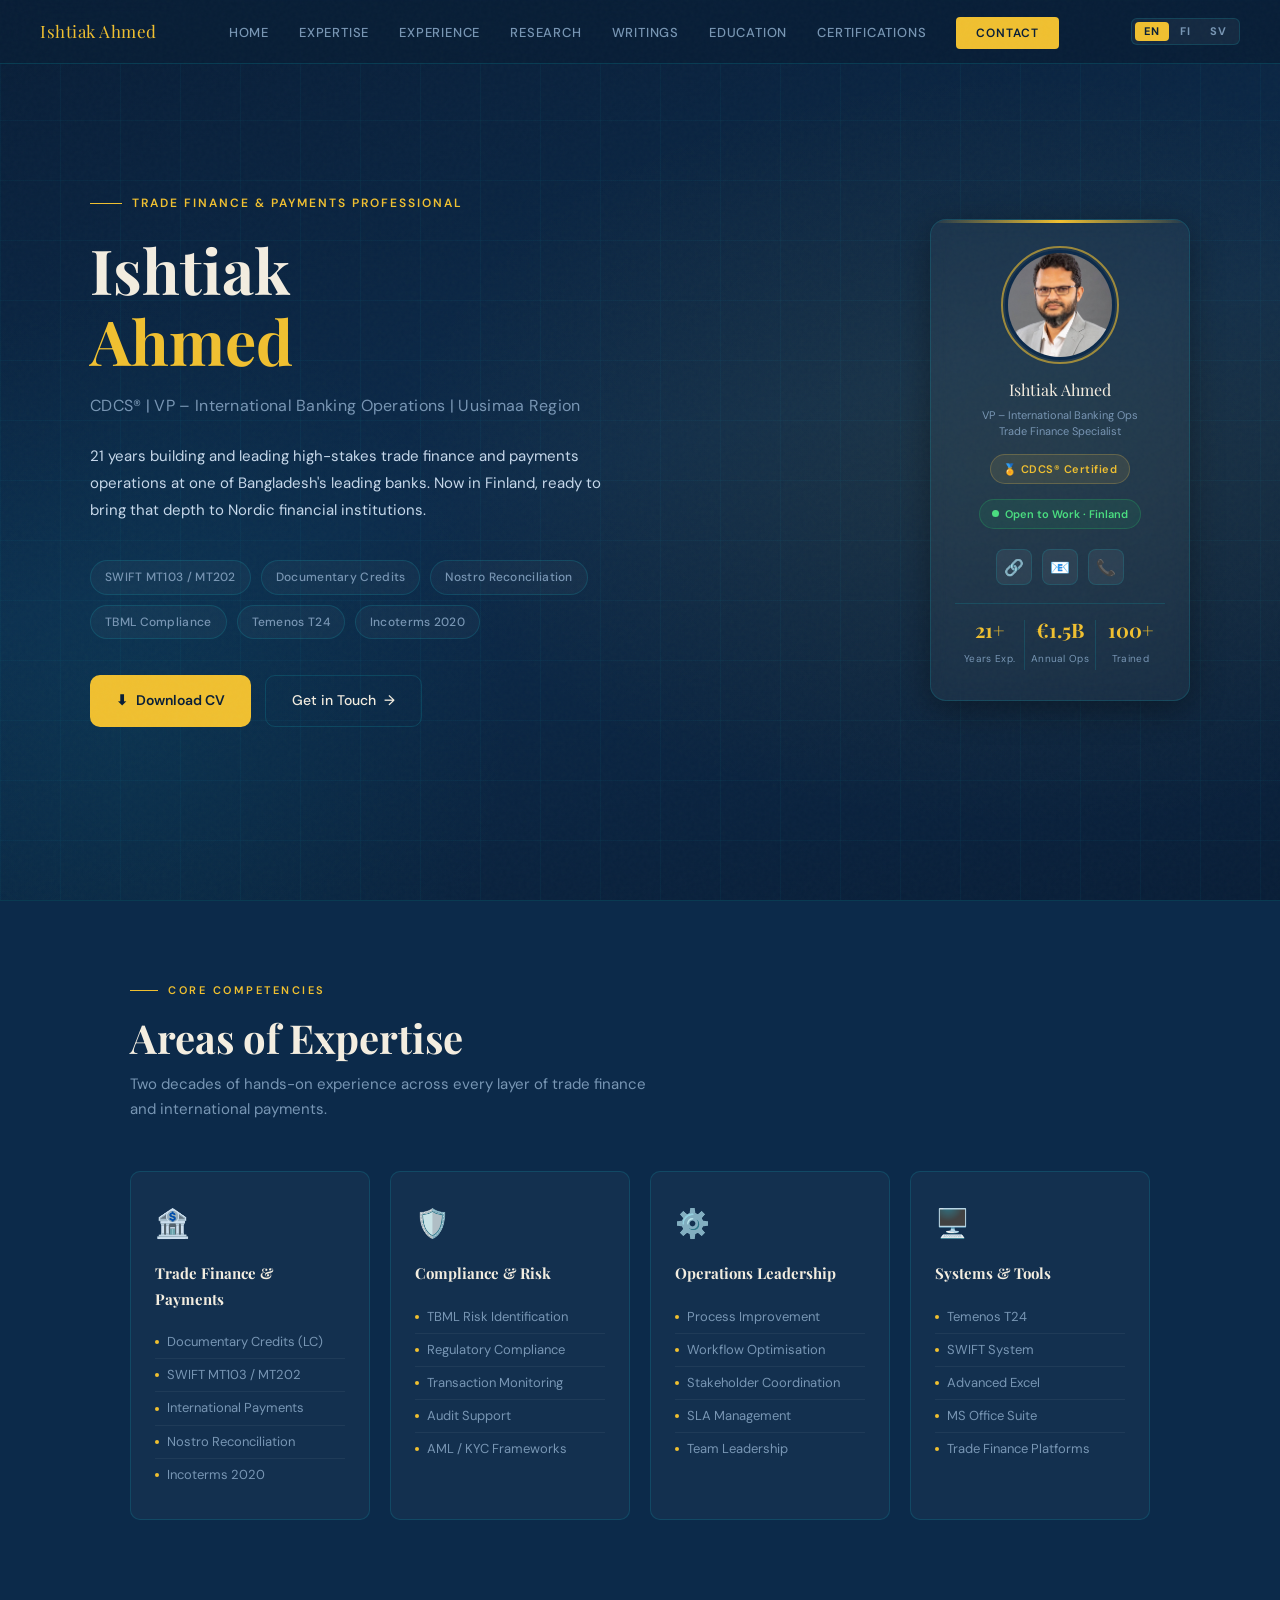
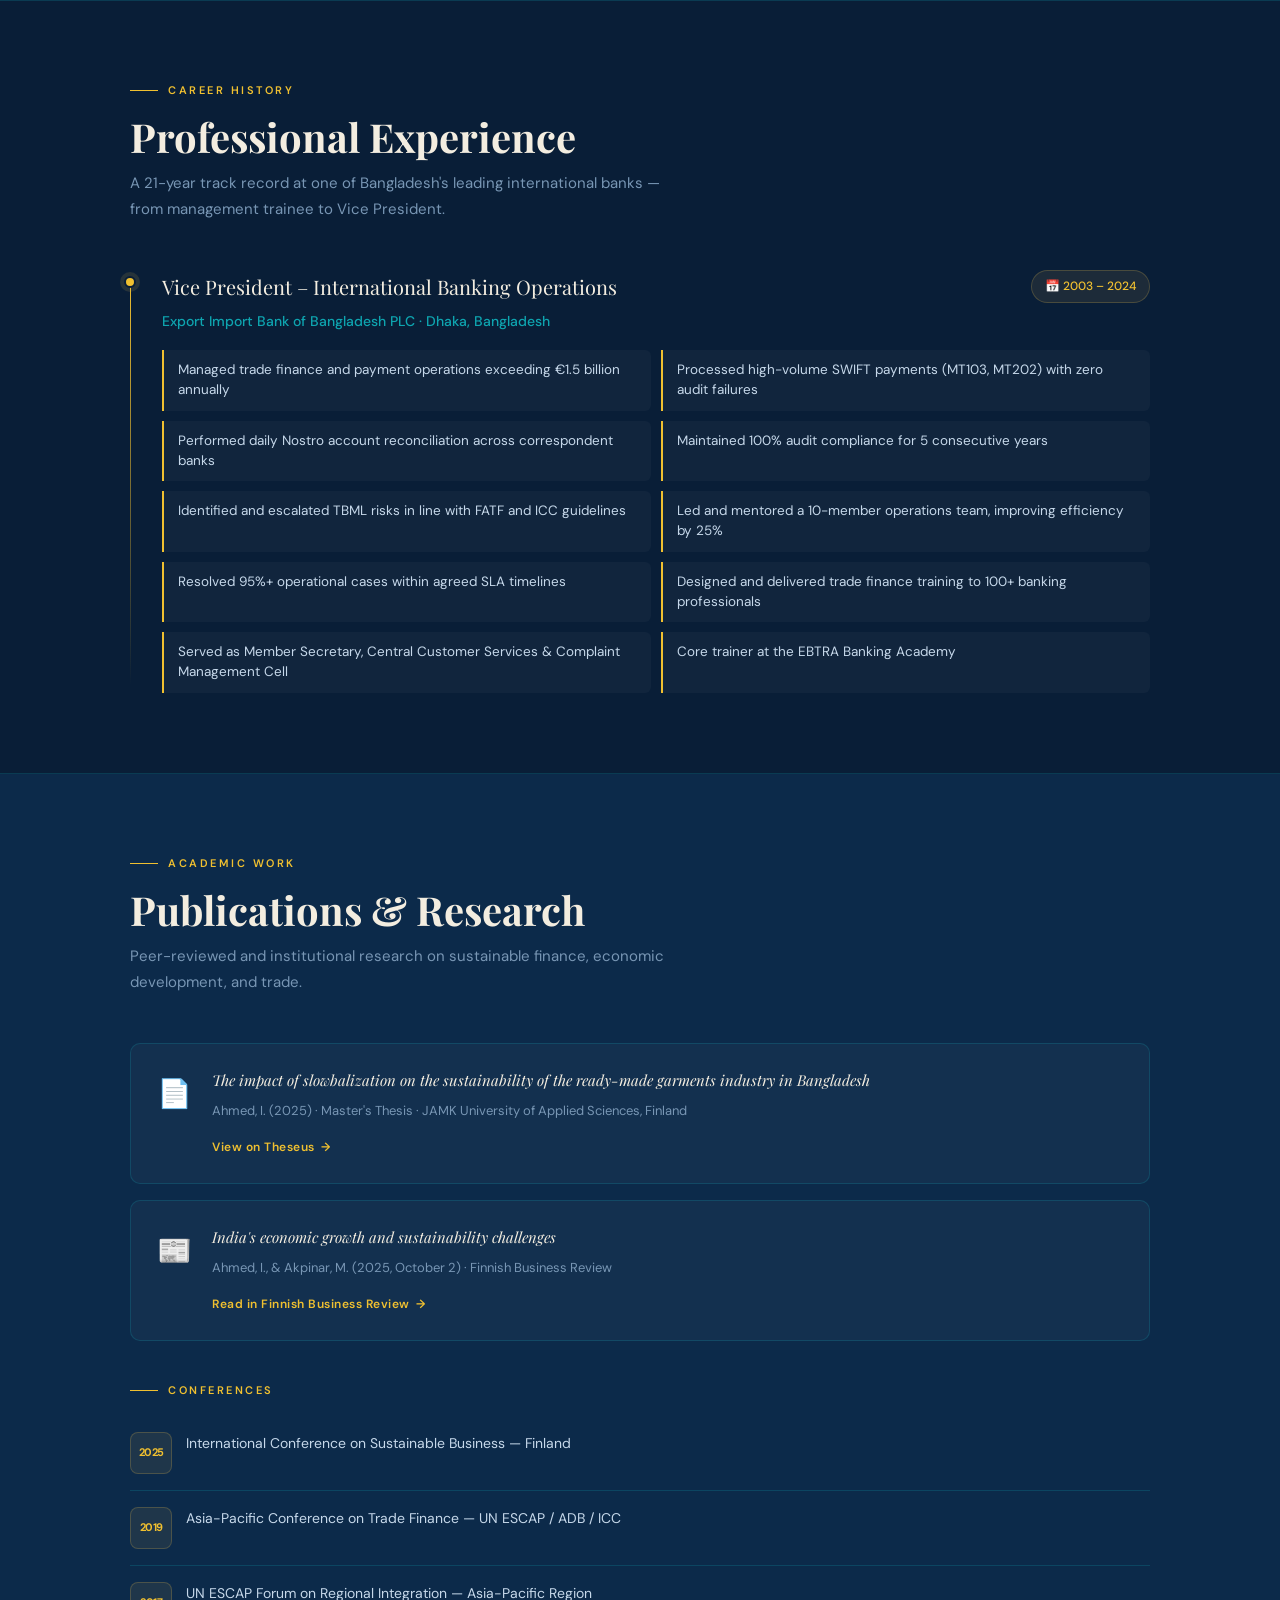
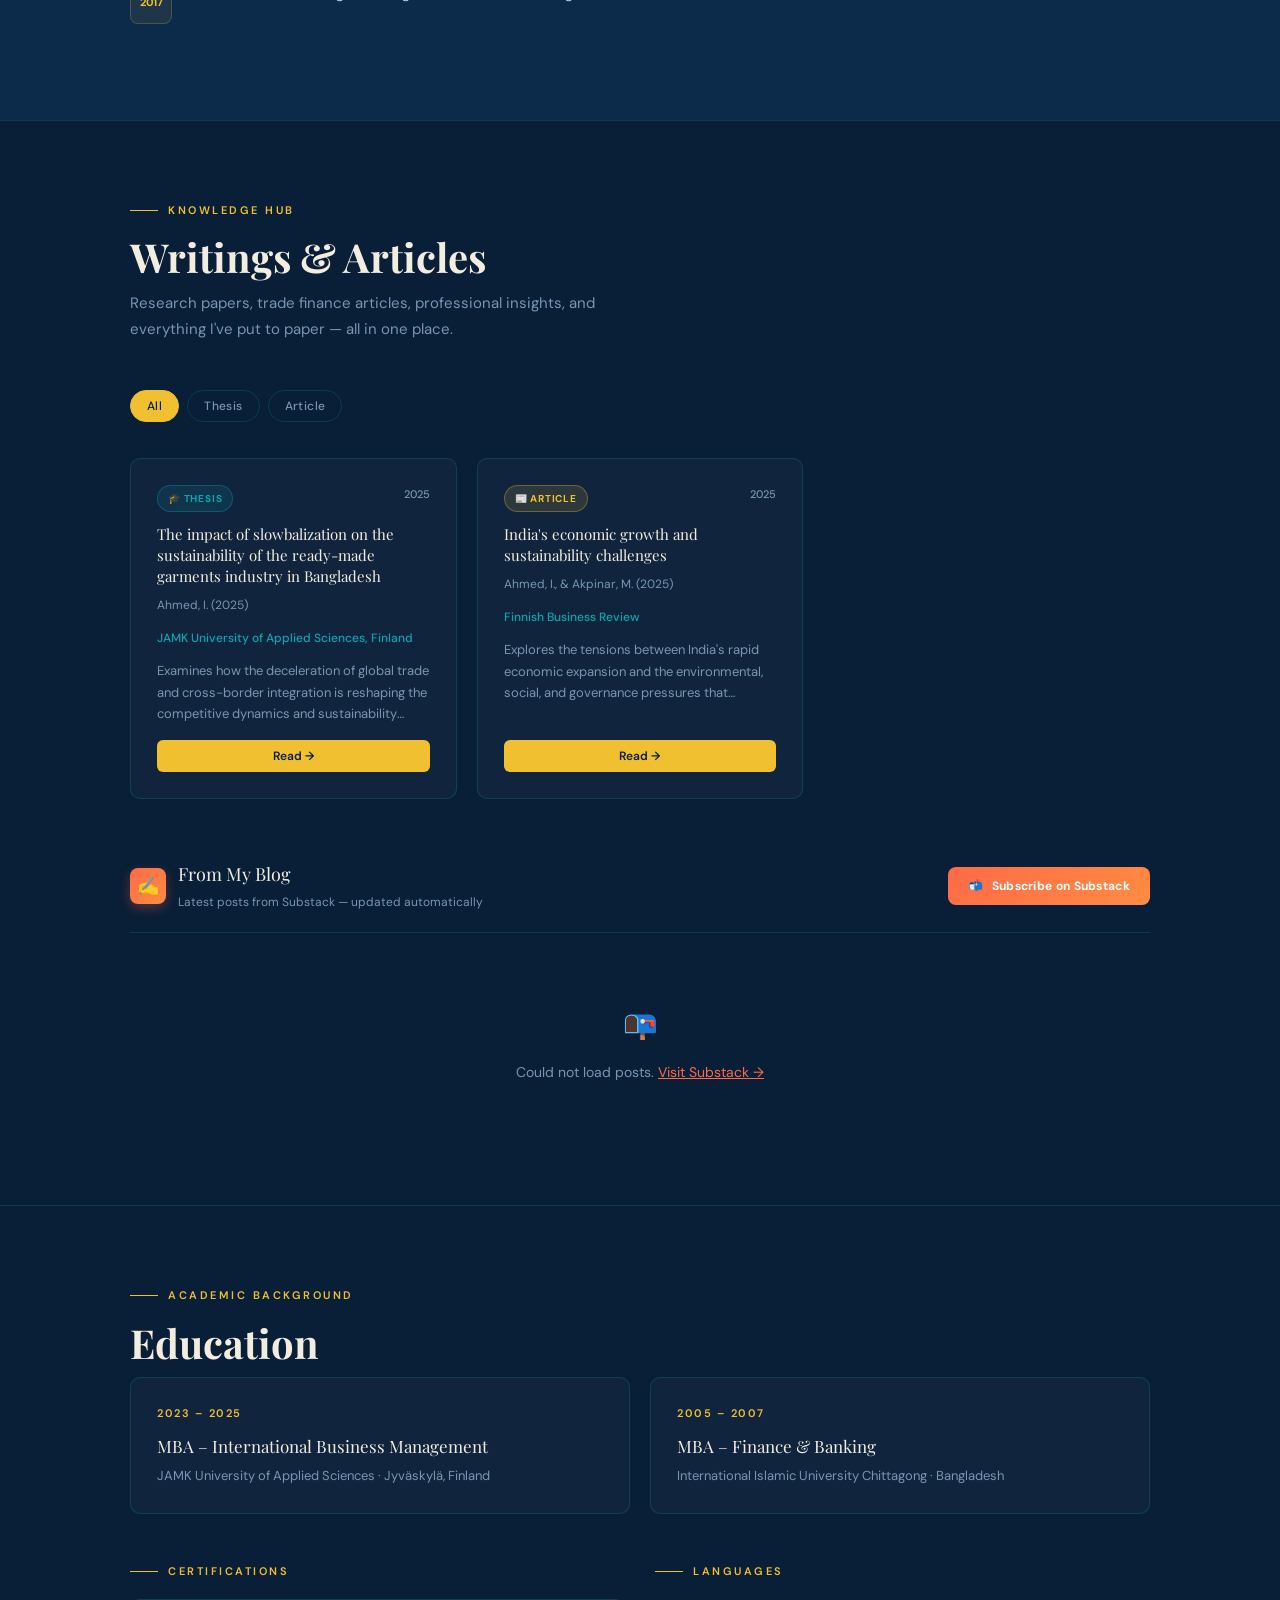
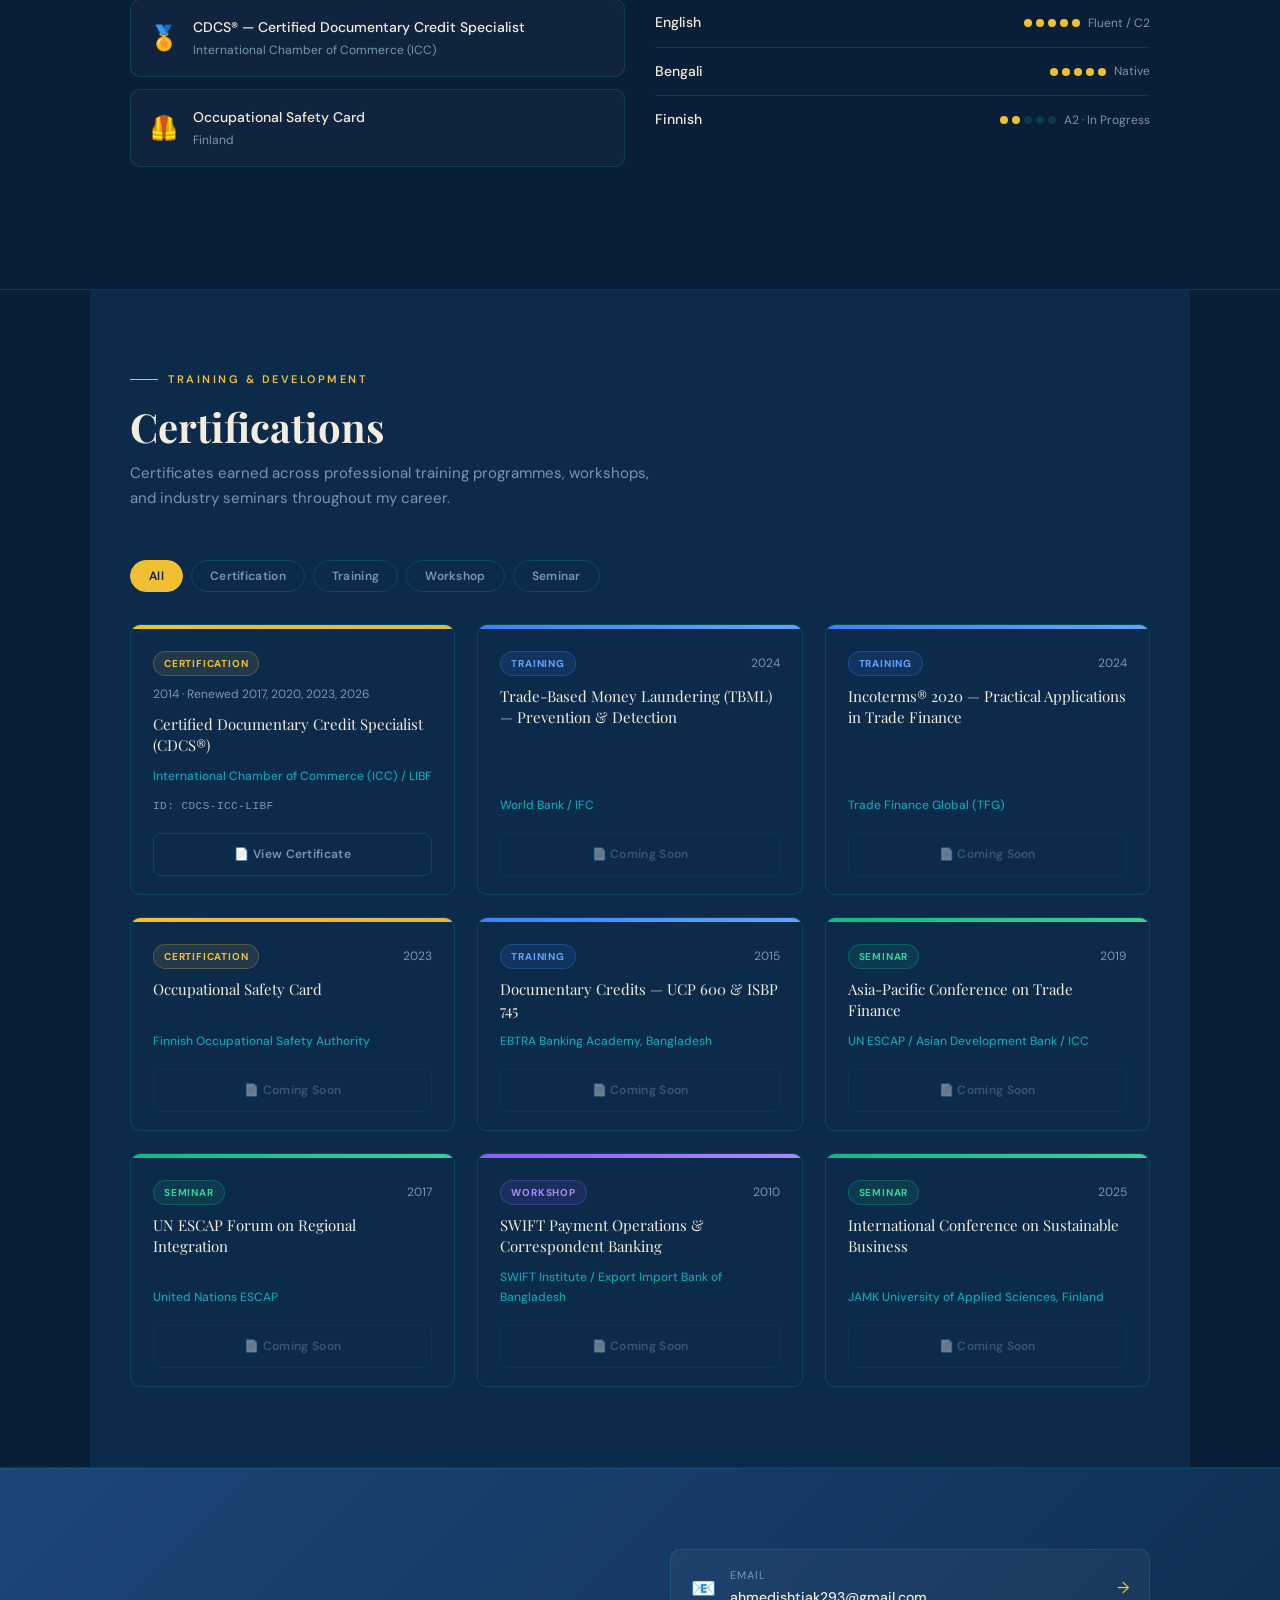
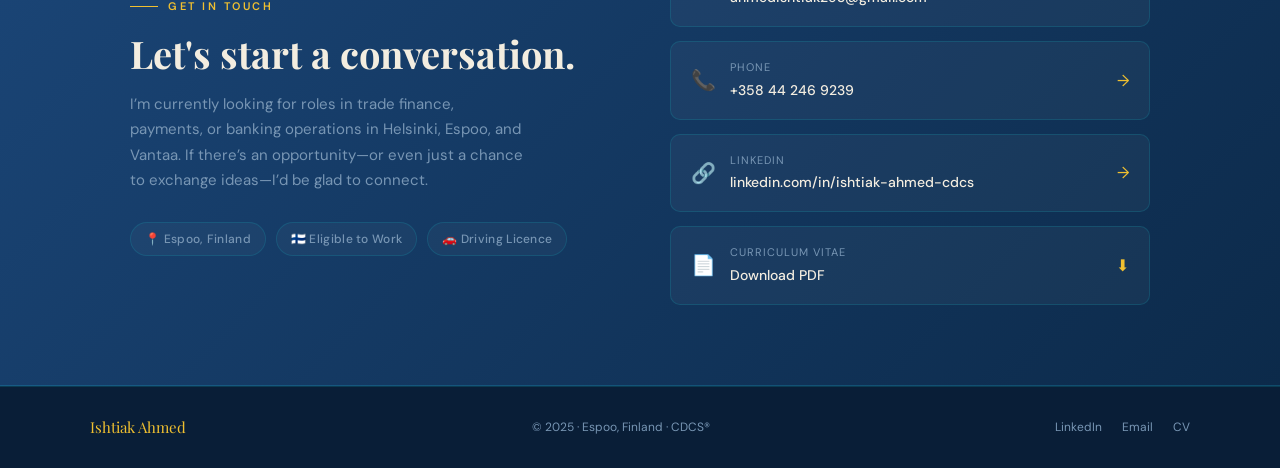
==== commit 8e472c36: "Update index.html" ====
--- a/index.html
+++ b/index.html
@@ -2376,6 +2376,9 @@
 <button class="back-to-top" id="backToTop" aria-label="Back to top">↑</button>
 
 <script>
+// ── GLOBAL STATE (declared first so all functions below can access it) ──
+let currentLang = 'en';
+
 // ── NAV SCROLL EFFECT ──
 const nav = document.getElementById('mainNav');
 window.addEventListener('scroll', () => {
@@ -2625,8 +2628,8 @@
     title: 'Certified Documentary Credit Specialist (CDCS®)',
     issuer: 'International Chamber of Commerce (ICC) / LIBF',
     year: '2014 · Renewed 2017, 2020, 2023, 2026',
-    id: 'CDCS-ICC',
-    file: null
+    id: 'CDCS-ICC-LIBF',
+    file: 'CDCS_Certifcate_Apr_2029.pdf'
   },
   {
     type: 'training',
@@ -3126,7 +3129,7 @@
   }
 };
 
-let currentLang = 'en';
+// currentLang declared at top of script — no re-declaration needed here
 
 function applyLanguage(lang) {
   if (!TRANSLATIONS[lang]) return;
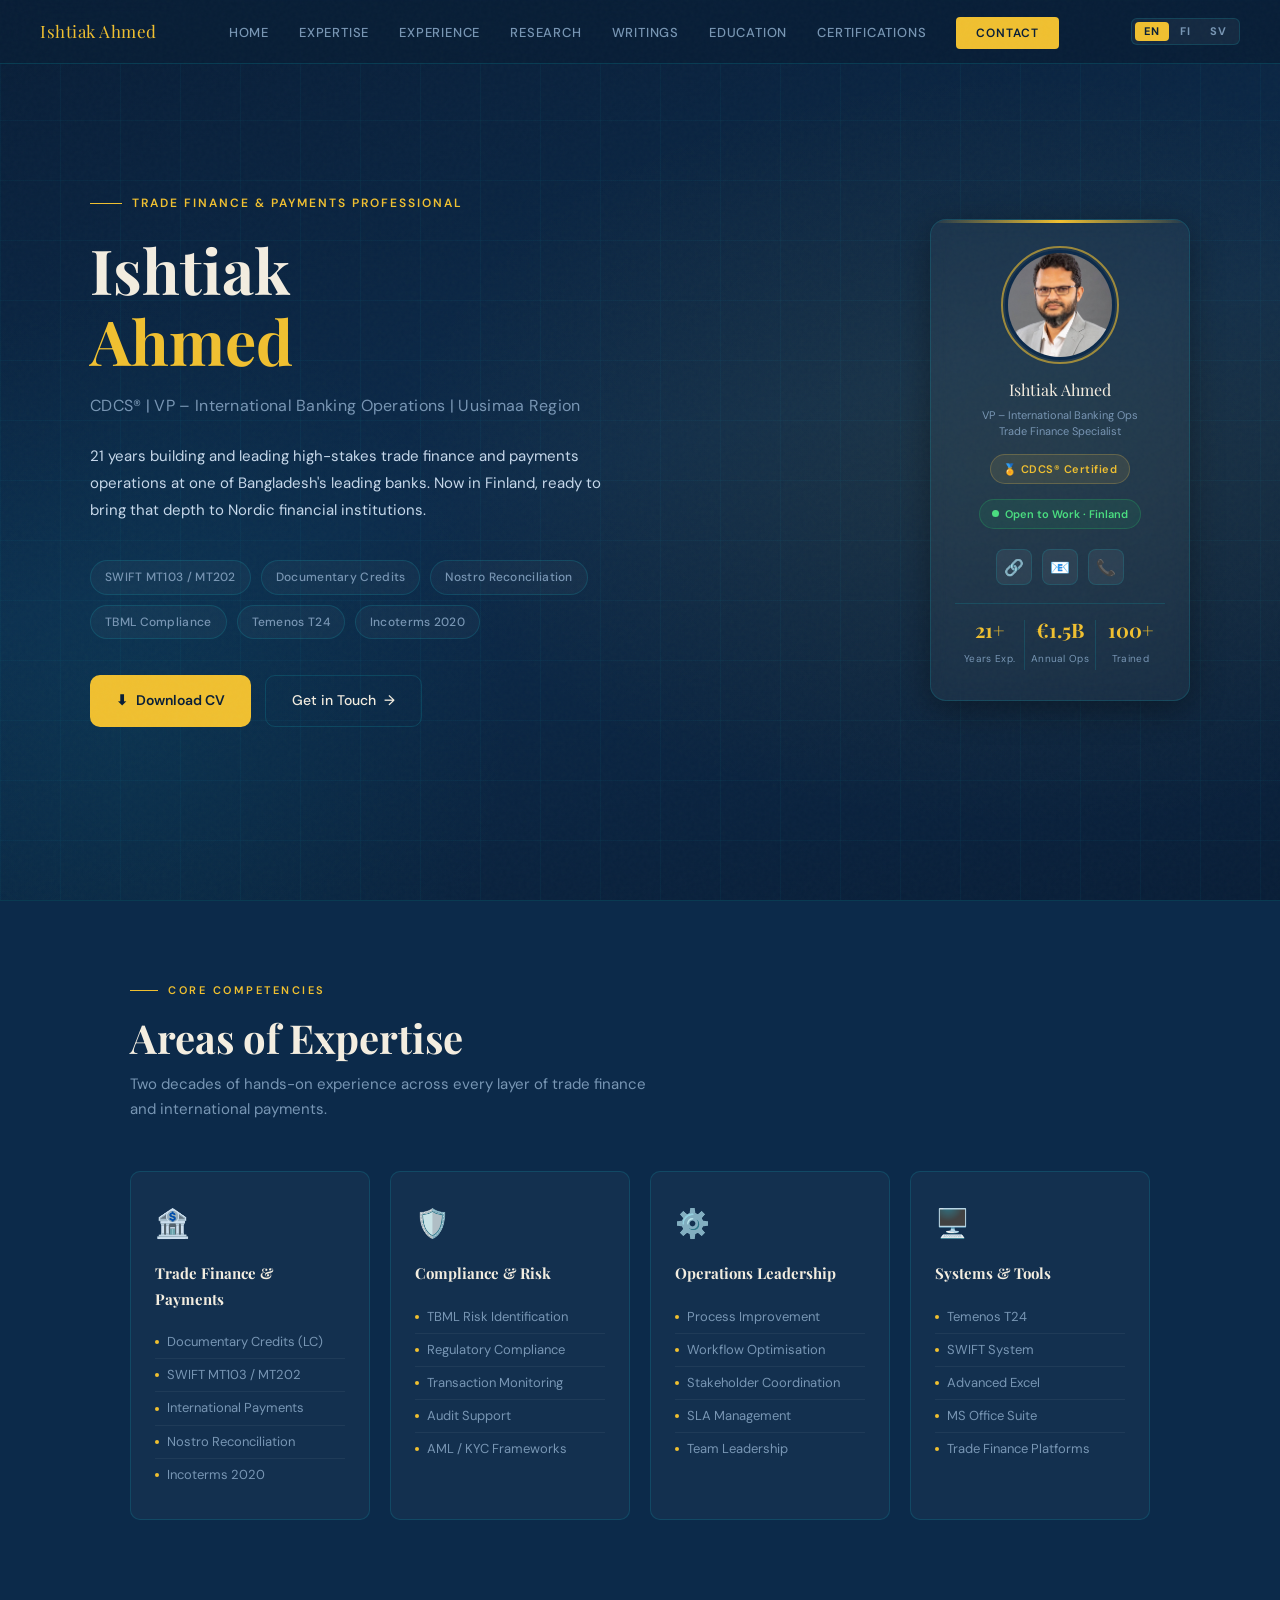
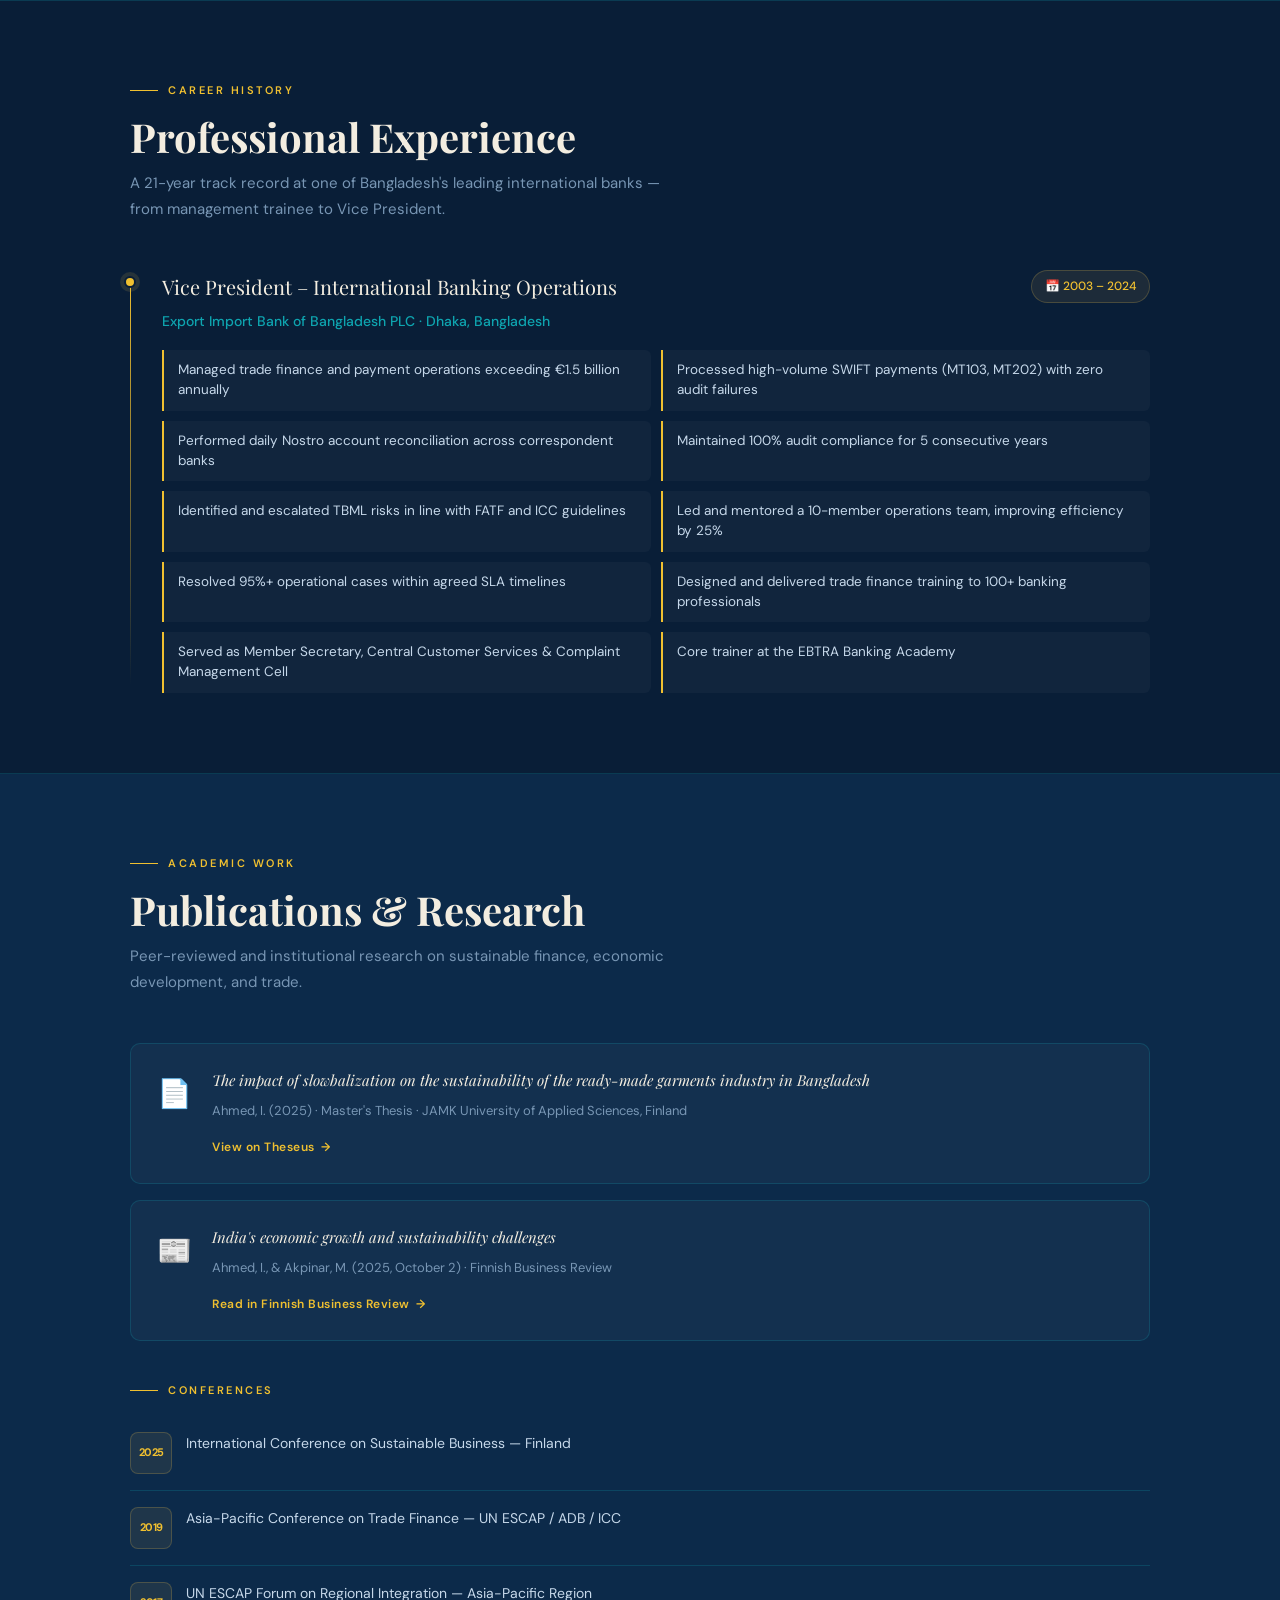
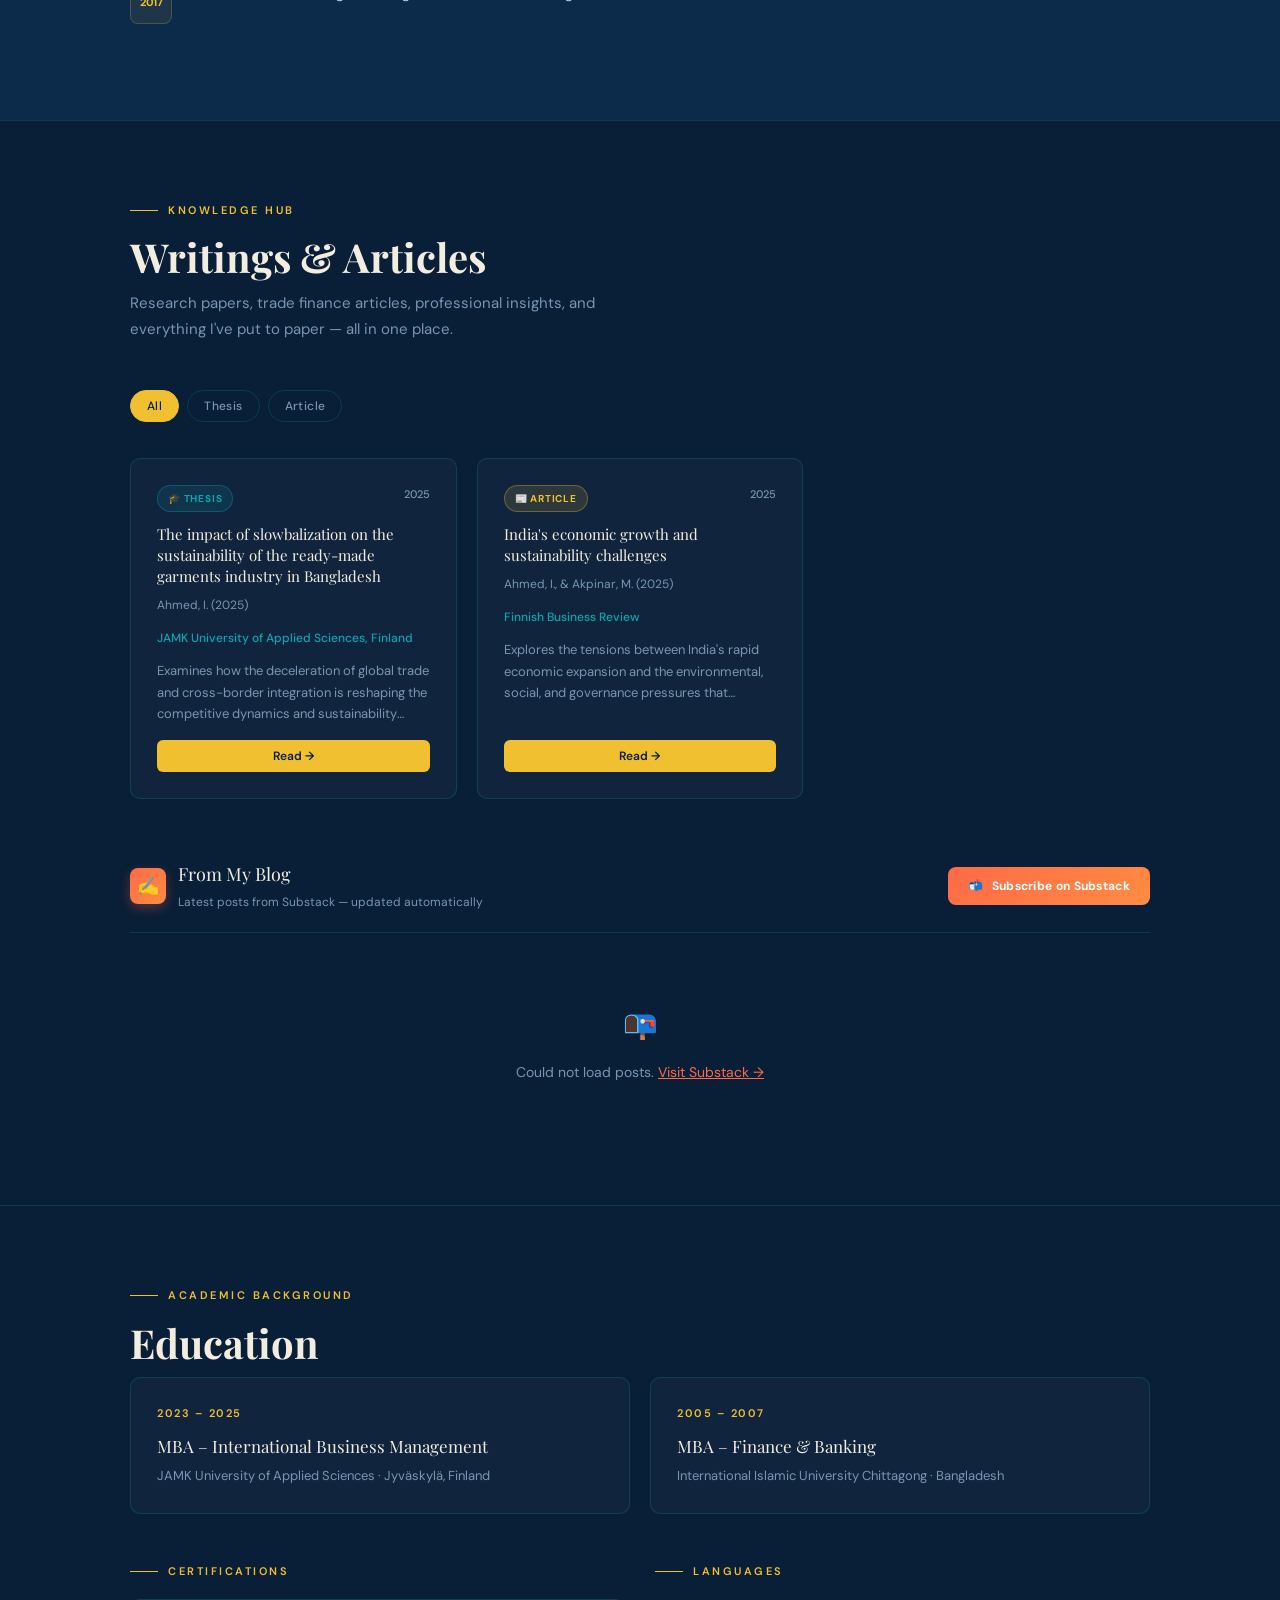
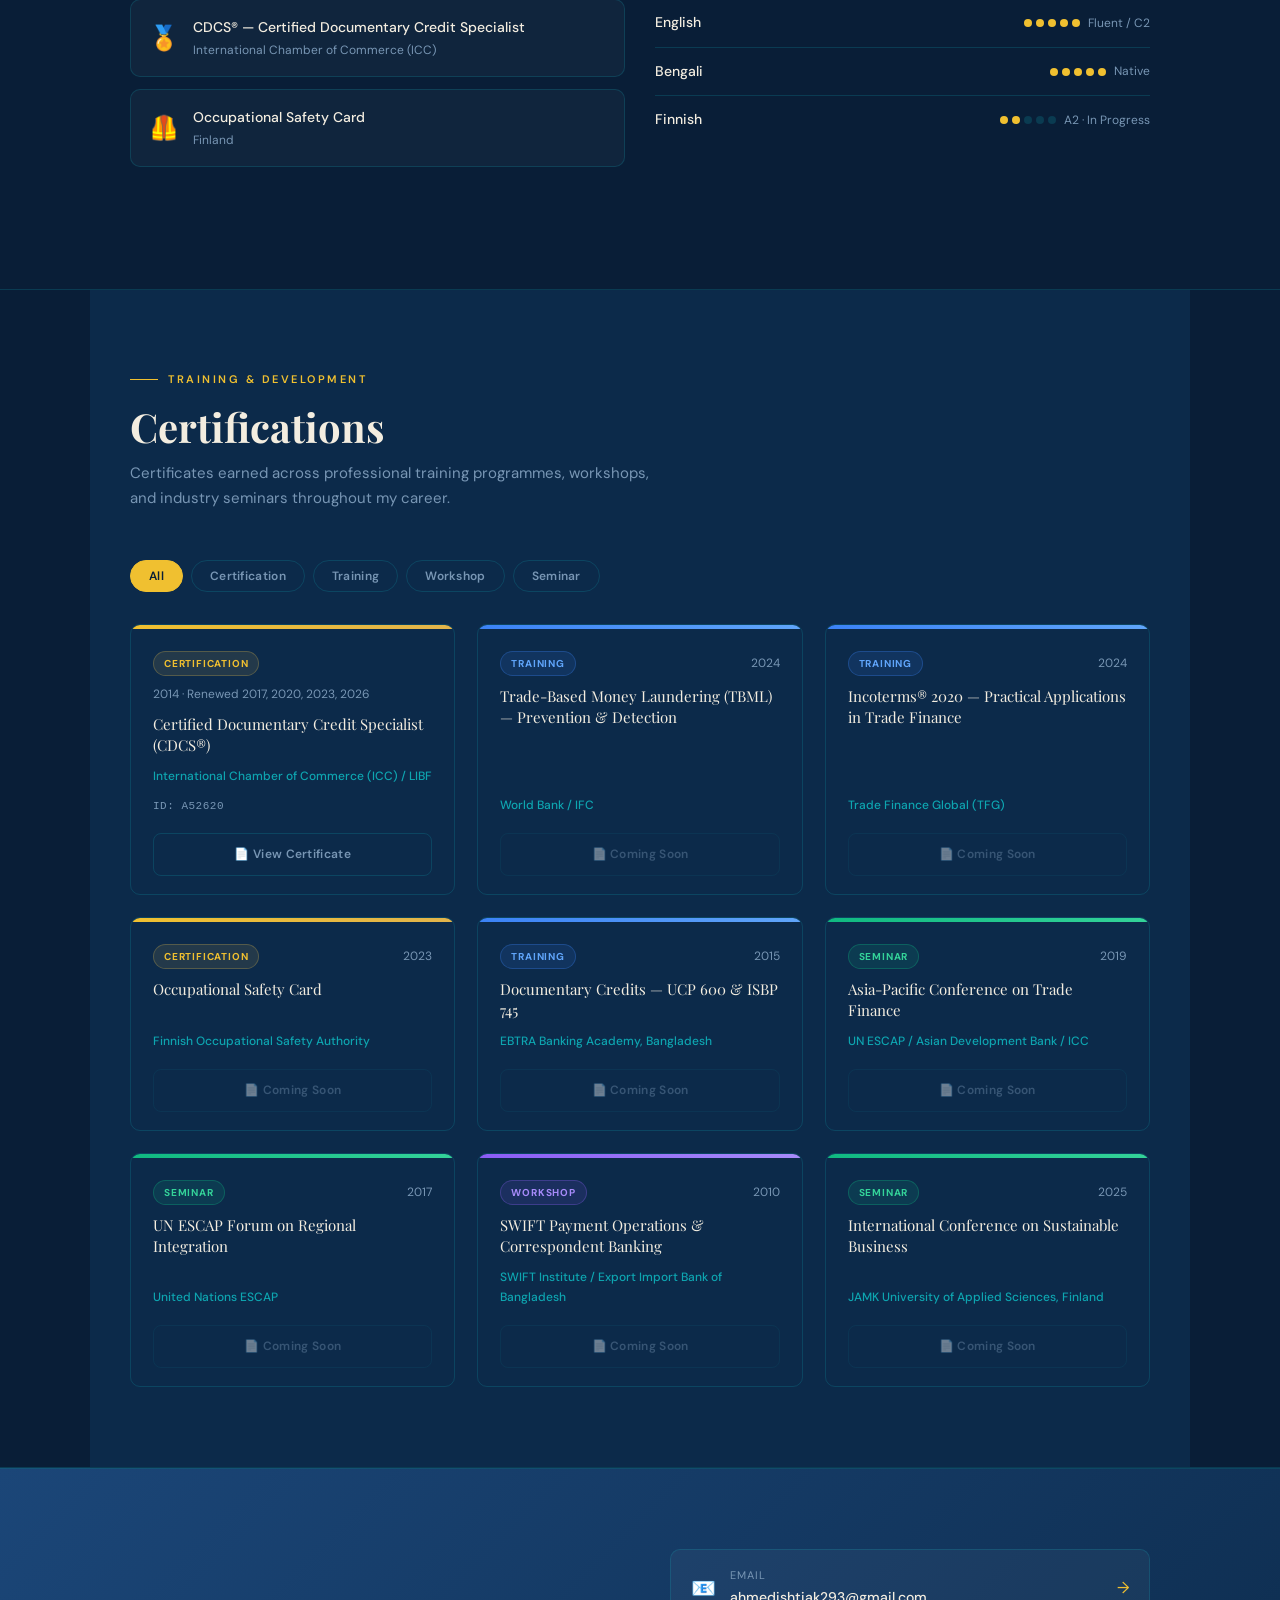
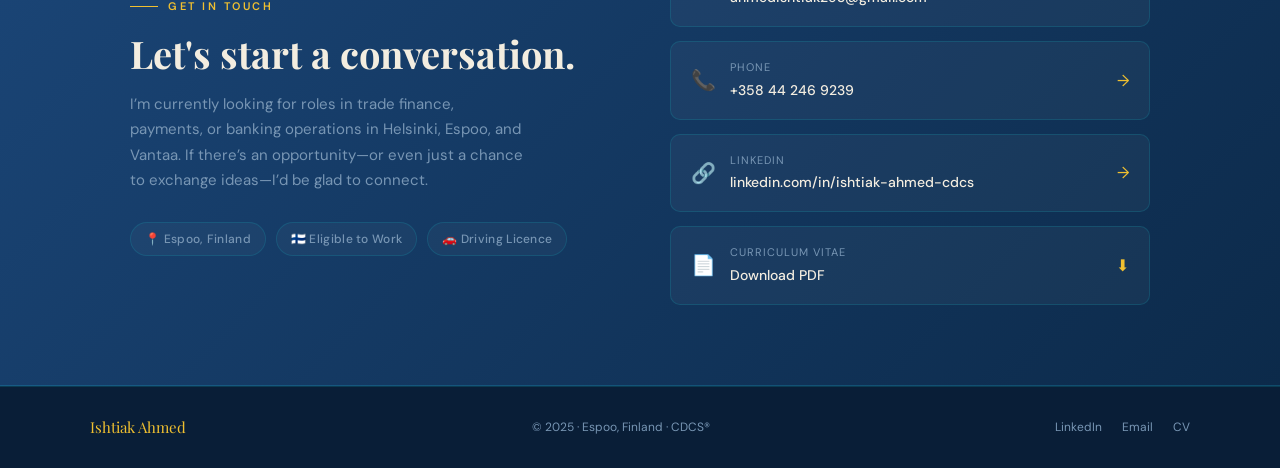
==== commit 7785def2: "Update index.html" ====
--- a/index.html
+++ b/index.html
@@ -2628,7 +2628,7 @@
     title: 'Certified Documentary Credit Specialist (CDCS®)',
     issuer: 'International Chamber of Commerce (ICC) / LIBF',
     year: '2014 · Renewed 2017, 2020, 2023, 2026',
-    id: 'CDCS-ICC-LIBF',
+    id: 'A52620',
     file: 'CDCS_Certifcate_Apr_2029.pdf'
   },
   {
